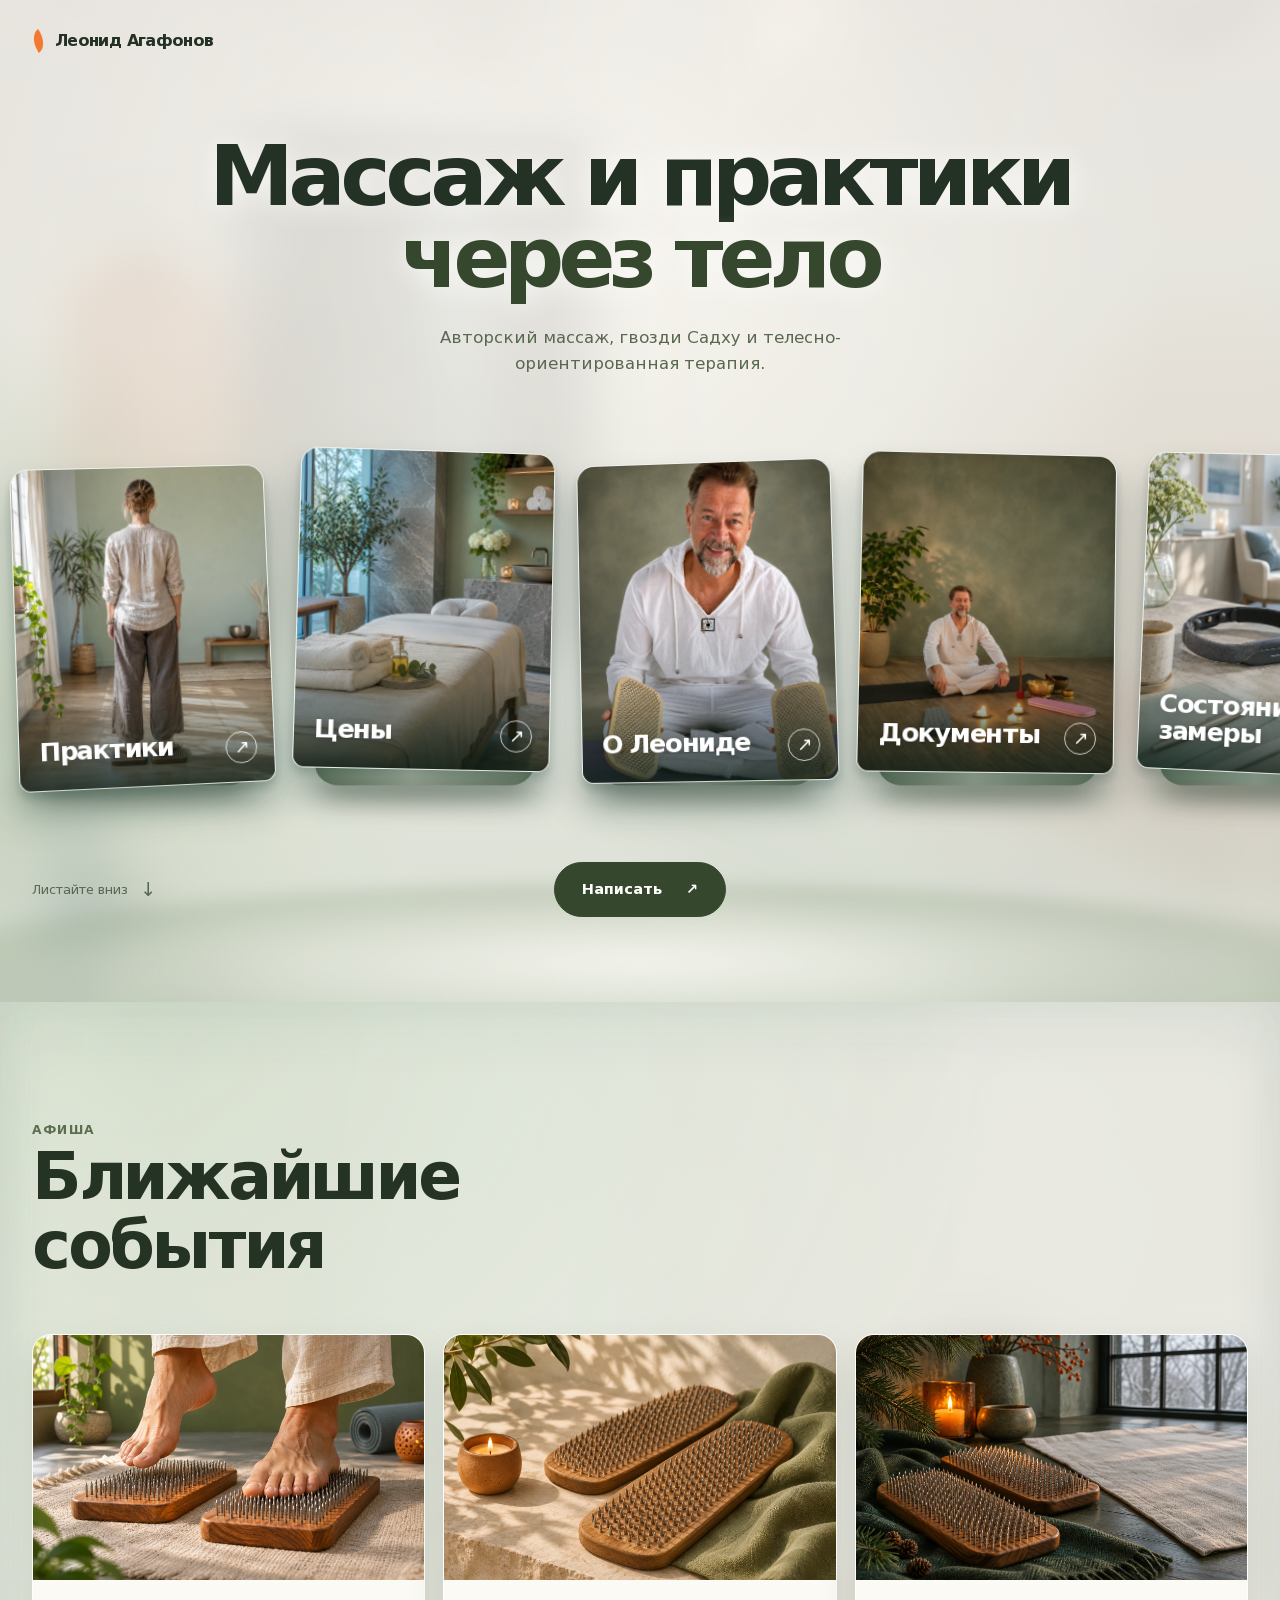
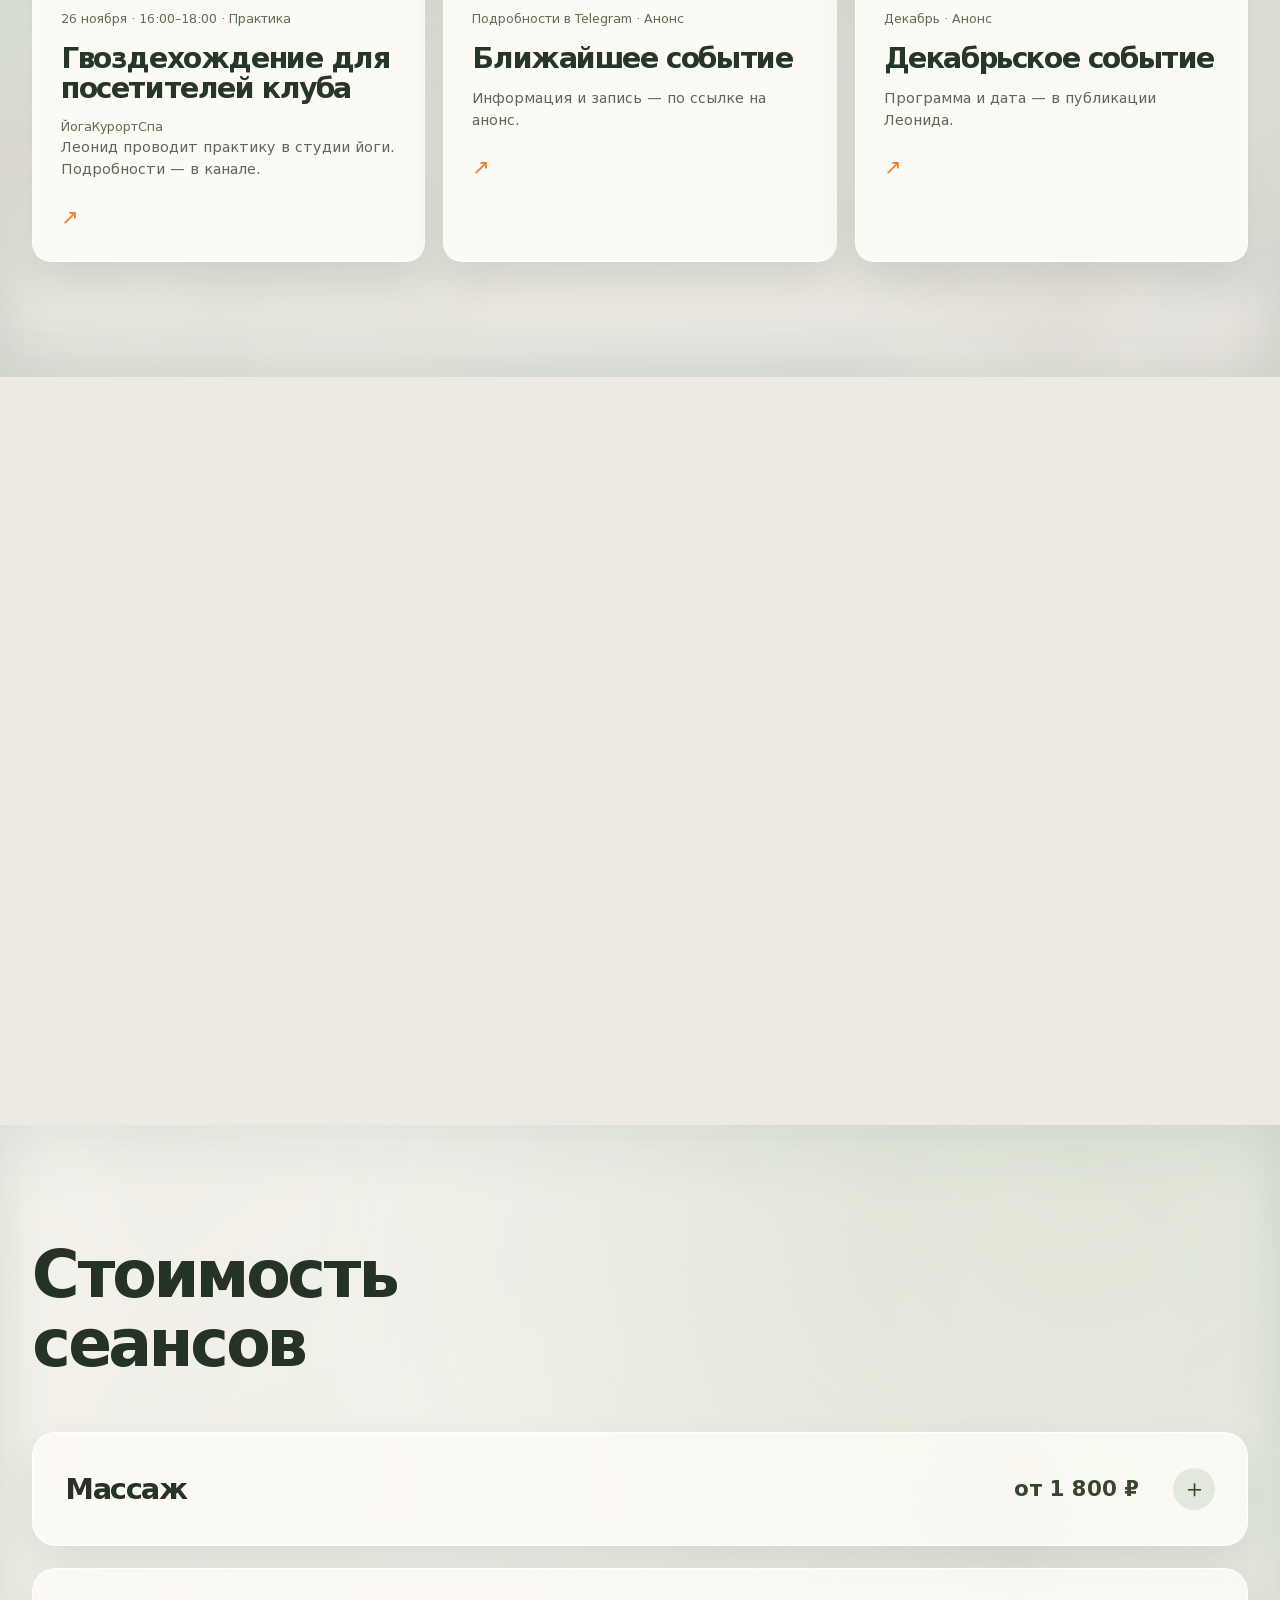
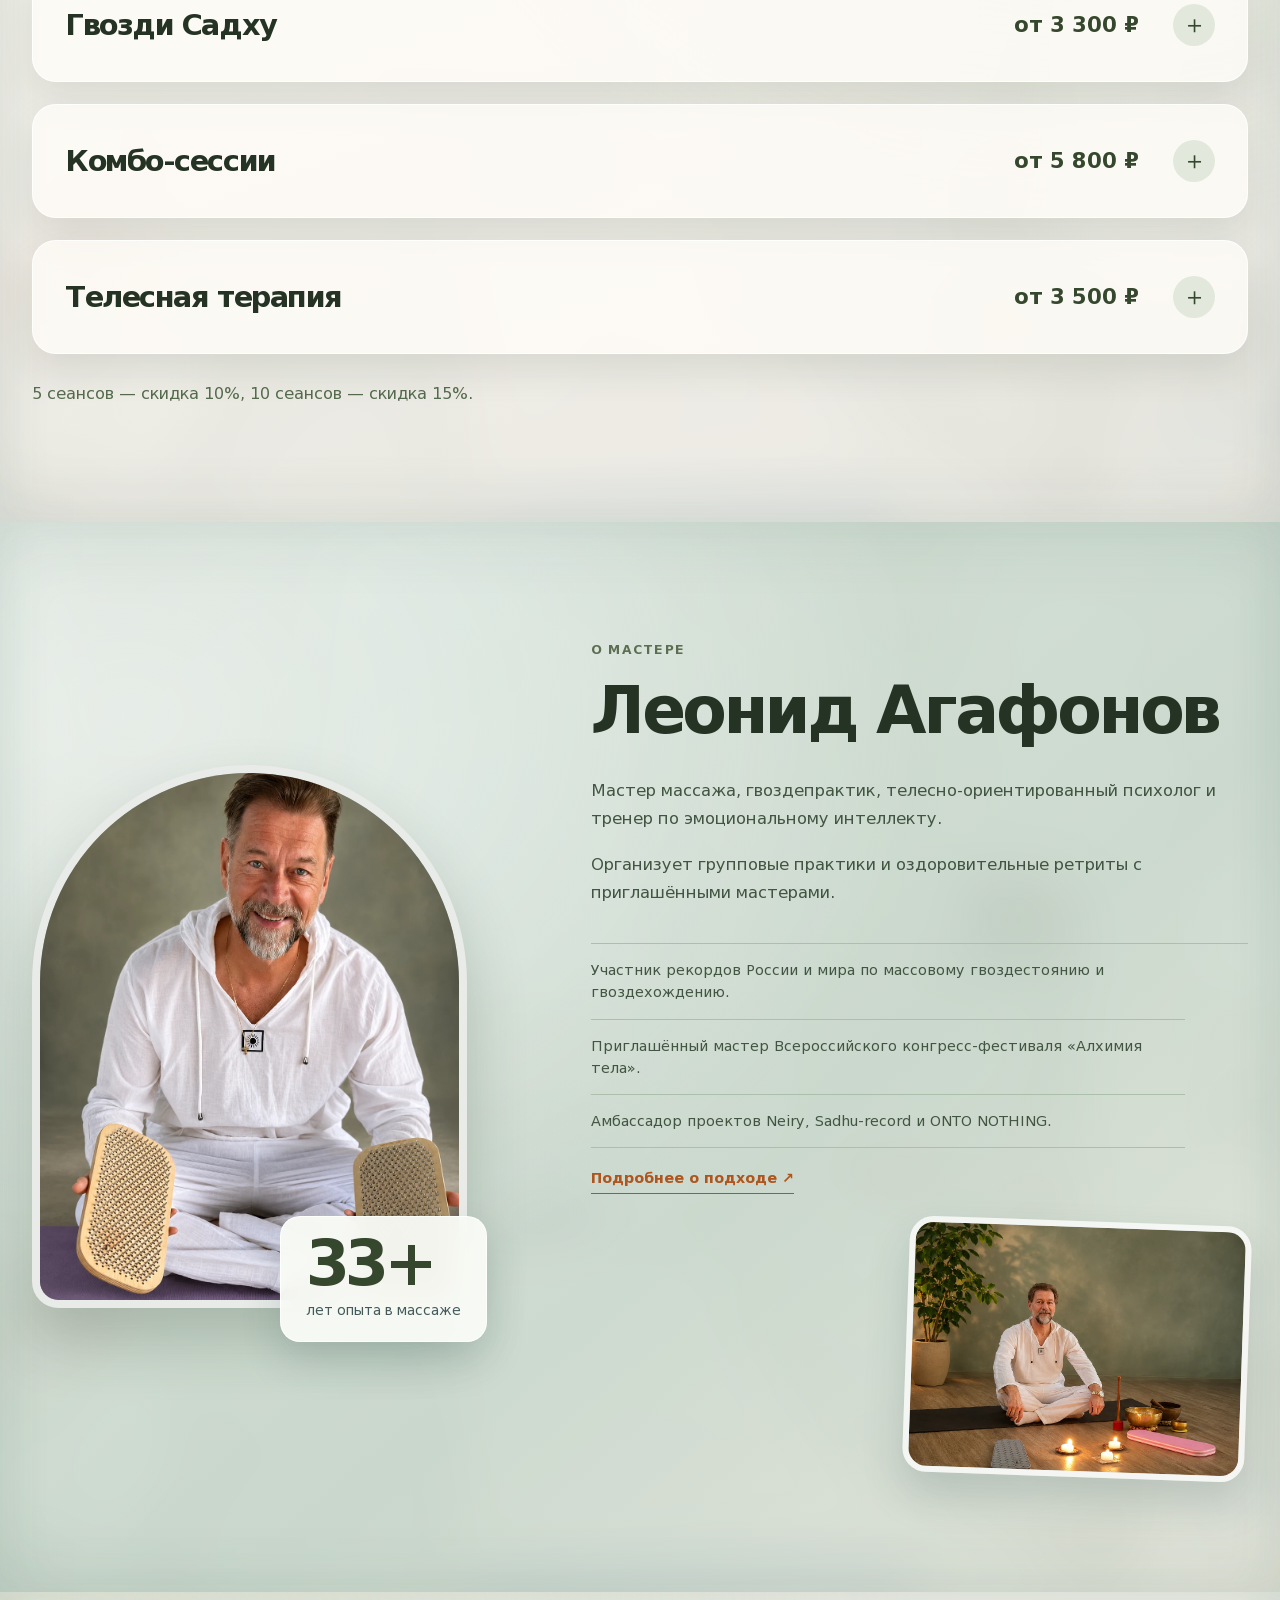
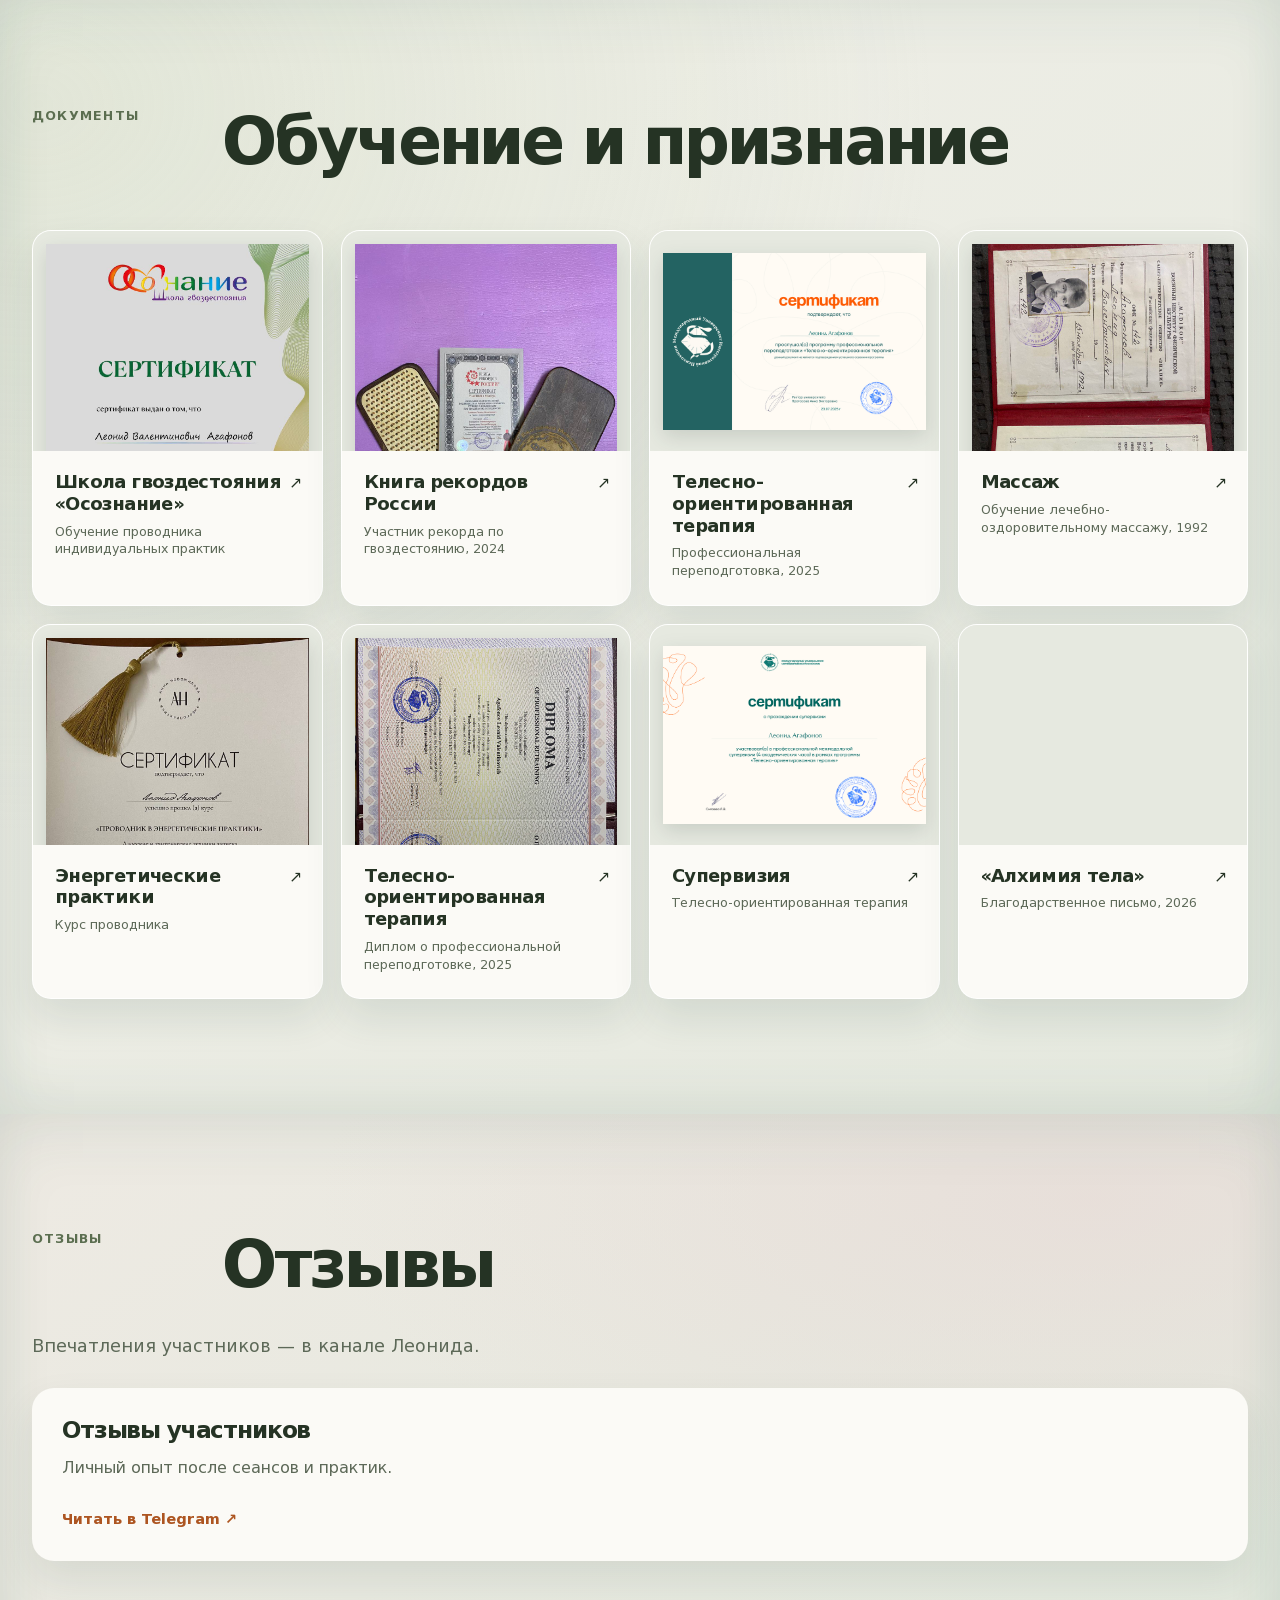
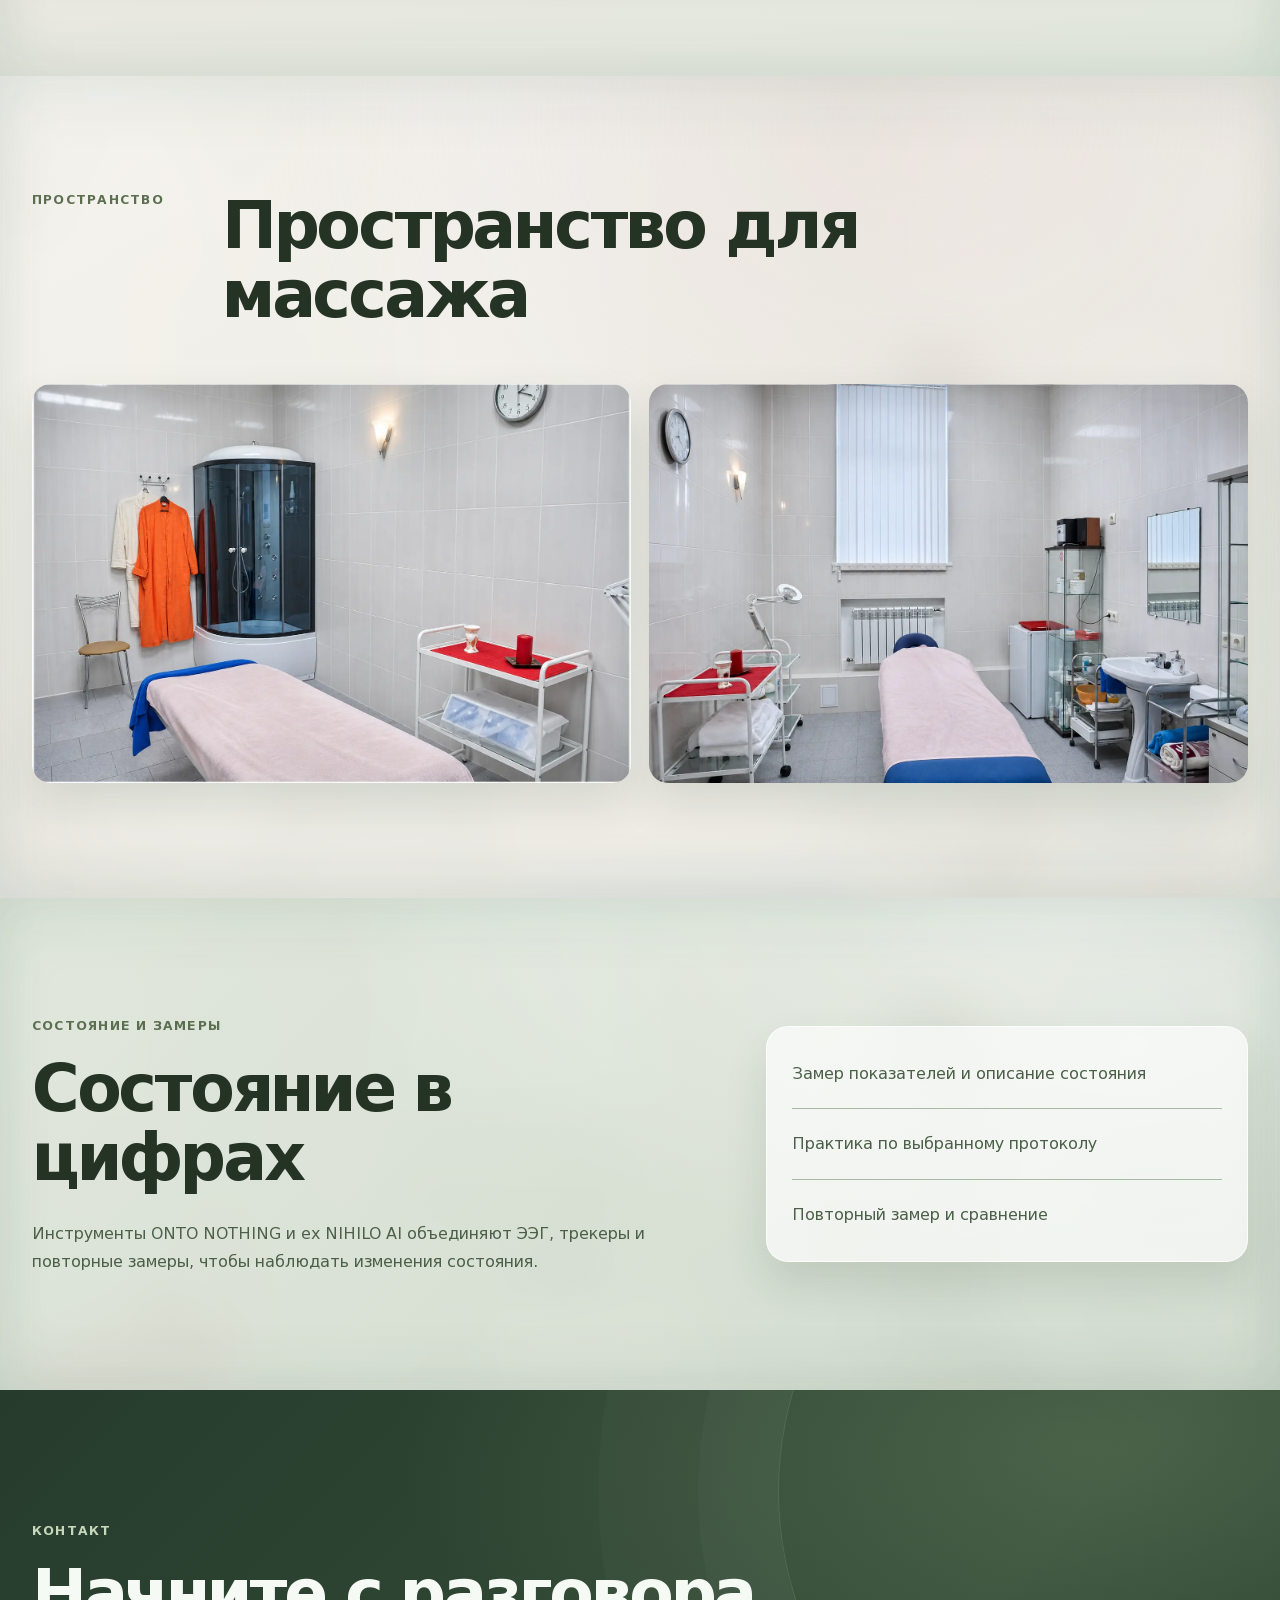
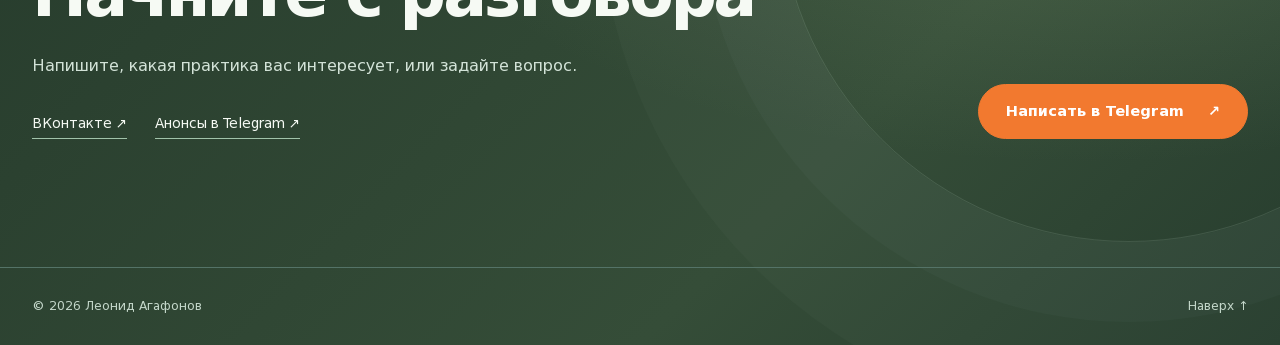
==== index.html @ b0c48d8b "Добавить тематические иллюстрации афиши и тёплую палитру" ====
<!doctype html>
<html lang="ru">
<head>
  <meta charset="utf-8">
  <meta name="viewport" content="width=device-width, initial-scale=1">
  <meta name="theme-color" content="#ede9e3">
  <title>Леонид Агафонов — массаж и телесные практики</title>
  <meta name="description" content="Леонид Агафонов: авторский массаж, гвоздепрактики, телесно-ориентированная терапия и нейротехнологии. Более 33 лет практики. Услуги, цены и запись.">
  <meta property="og:title" content="Леонид Агафонов — массаж и телесные практики">
  <meta property="og:description" content="Массаж, гвоздепрактики и телесно-ориентированная терапия. Услуги и цены Леонида Агафонова.">
  <meta property="og:type" content="website">
  <link rel="canonical" href="https://ranhomer2010-sketch.github.io/Leonid/">
  <meta property="og:image" content="https://ranhomer2010-sketch.github.io/Leonid/assets/leonid-sadhu-studio.webp">
  <link rel="preload" as="image" href="assets/leonid-sadhu-studio.webp">
  <link rel="stylesheet" href="assets/site.css?v=20261106b">
</head>
<body>
  <a class="skip" href="#main">К содержанию</a>
  <header class="site-header"><div class="container header-inner">
    <a class="brand" href="#top" aria-label="На главную">Леонид Агафонов<span class="brand-mark" aria-hidden="true"></span></a>
  </div></header>
  <main id="main">
    <section class="hero" id="top" aria-labelledby="hero-title">
      <div class="container hero-copy"><h1 id="hero-title">Массаж и практики<br><span>через тело</span></h1><p class="hero-lead">Авторский массаж, гвозди Садху и телесно-ориентированная терапия.</p></div>
      <div class="hero-gallery" aria-label="Навигация по сайту"><div class="gallery-track">
        <div class="gallery-stage"><a class="gallery-card gallery-practices" href="#formats"><img src="assets/sadhu-standing.webp" alt="" width="1024" height="1536" loading="lazy"><span class="gallery-label">Практики</span><span class="gallery-arrow" aria-hidden="true">↗</span></a></div>
        <div class="gallery-stage"><a class="gallery-card gallery-prices" href="#prices"><img src="assets/massage-room.webp" alt="" width="1024" height="1536" loading="lazy"><span class="gallery-label">Цены</span><span class="gallery-arrow" aria-hidden="true">↗</span></a></div>
        <div class="gallery-stage stage-about"><a class="gallery-card gallery-about" href="#about"><img src="assets/leonid-sadhu-studio.webp" alt="" width="1638" height="2048" fetchpriority="high"><span class="gallery-label">О Леониде</span><span class="gallery-arrow" aria-hidden="true">↗</span></a></div>
        <div class="gallery-stage"><a class="gallery-card gallery-credentials" href="#credentials"><img src="assets/leonid-practice-studio.webp" alt="" loading="lazy"><span class="gallery-label">Документы</span><span class="gallery-arrow" aria-hidden="true">↗</span></a></div>
        <div class="gallery-stage"><a class="gallery-card gallery-neuro" href="#neuro"><img src="assets/state-measurement.webp" alt="" width="1024" height="1536" loading="lazy"><span class="gallery-label">Состояние и замеры</span><span class="gallery-arrow" aria-hidden="true">↗</span></a></div>
        <div class="gallery-stage"><a class="gallery-card gallery-event" href="https://t.me/gvozdisadhu_leon33aga" target="_blank" rel="noopener noreferrer"><img src="assets/event-yoga-nails.webp" alt="" loading="lazy"><span class="gallery-label">Ближайшие события</span><span class="gallery-event-title">Гвоздехождение для посетителей клуба</span><span class="gallery-arrow" aria-hidden="true">↗</span></a></div>
        <div class="gallery-stage"><a class="gallery-card gallery-contact" href="#contact"><img src="assets/cabinet-editorial-2.webp" alt="" width="1536" height="1024" loading="lazy"><span class="gallery-label">Контакты</span><span class="gallery-arrow" aria-hidden="true">↗</span></a></div>
      </div></div>
      <div class="hero-bottom container"><a class="hero-scroll" href="#formats">Листайте вниз <span aria-hidden="true">↓</span></a><a class="button hero-cta" href="https://t.me/Leoni_aga33" target="_blank" rel="noopener noreferrer">Написать <span aria-hidden="true">↗</span></a></div>
    </section>
    <section class="section upcoming reveal" id="upcoming" aria-labelledby="upcoming-title"><div class="container"><div class="section-head"><div><span class="section-index">Афиша</span><h2 id="upcoming-title">Ближайшие события</h2></div></div><div class="upcoming-grid"><a class="event-card" href="https://t.me/gvozdisadhu_leon33aga" target="_blank" rel="noopener noreferrer"><div class="event-image"><img src="assets/event-yoga-nails.webp" alt="Гвоздехождение для посетителей клуба" loading="lazy"></div><div class="event-body"><span class="event-meta">26 ноября · 16:00–18:00 · Практика</span><h3>Гвоздехождение для посетителей клуба</h3><div class="event-place">ЙогаКурортСпа</div><p>Леонид проводит практику в студии йоги. Подробности — в канале.</p><span class="event-arrow" aria-hidden="true">↗</span></div></a>
        <a class="event-card" href="https://t.me/gvozdisadhu_leon33aga/1154" target="_blank" rel="noopener noreferrer"><div class="event-image"><img src="assets/event-sadhu-still-life.webp" alt="Ближайшее событие" loading="lazy"></div><div class="event-body"><span class="event-meta">Подробности в Telegram · Анонс</span><h3>Ближайшее событие</h3><p>Информация и запись — по ссылке на анонс.</p><span class="event-arrow" aria-hidden="true">↗</span></div></a>
        <a class="event-card" href="https://t.me/gvozdisadhu_leon33aga/1156" target="_blank" rel="noopener noreferrer"><div class="event-image"><img src="assets/event-december.webp" alt="Декабрьское событие" loading="lazy"></div><div class="event-body"><span class="event-meta">Декабрь · Анонс</span><h3>Декабрьское событие</h3><p>Программа и дата — в публикации Леонида.</p><span class="event-arrow" aria-hidden="true">↗</span></div></a></div></div></section>
    <section class="section services reveal" id="formats" aria-labelledby="formats-title"><div class="container"><div class="section-head"><div><span class="section-index">Практики</span><h2 id="formats-title">Выберите практику</h2></div></div><div class="service-grid">
      <article class="service-card"><h3>Массаж</h3><p>Авторская техника массажа, расслабляющие, лимфодренажные и энергетические практики.</p></article>
      <article class="service-card"><h3>Гвозди Садху</h3><p>Индивидуальные и групповые сессии: лежание, стояние, сидение и хождение на гвоздях Садху.</p></article>
      <article class="service-card"><h3>Телесная терапия</h3><p>Индивидуальные сессии и терапевтические группы с вниманием к телесным ощущениям.</p></article>
    </div></div></section>
    <section class="section price-list reveal" id="prices" aria-labelledby="prices-title"><div class="container"><div class="section-head"><div><span class="section-index"></span><h2 id="prices-title">Стоимость сеансов</h2></div></div>
      <details class="price-category" id="massage-prices"><summary><span class="price-summary-title">Массаж</span><span class="price-summary-meta">от 1 800 ₽<span class="price-expand" aria-hidden="true">＋</span></span></summary><div class="price-items"><div class="price-row"><div class="price-name">Глубокий массаж шейно-воротниковой зоны</div><div class="price-time">30 мин</div><strong class="price-value">1 800 ₽</strong></div>
            <div class="price-row"><div class="price-name">Детский массаж <small>6–10 лет</small></div><div class="price-time">60 мин</div><strong class="price-value">1 800 ₽</strong></div>
            <div class="price-row"><div class="price-name">Массаж спины <small>включая руки и шею</small></div><div class="price-time">60 мин</div><strong class="price-value">3 300 ₽</strong></div>
            <div class="price-row"><div class="price-name">Расслабляющий массаж тела</div><div class="price-time">90 мин</div><strong class="price-value">5 000 ₽</strong></div>
            <div class="price-row"><div class="price-name">Лимфодренажный массаж тела</div><div class="price-time">90 мин</div><strong class="price-value">6 000 ₽</strong></div>
            <div class="price-row"><div class="price-name">Авторский массаж тела <small>гвозди Садху, стоун- и ароматерапия</small></div><div class="price-time">120 мин</div><strong class="price-value">8 900 ₽</strong></div>
            <div class="price-row"><div class="price-name">Общий массаж тела</div><div class="price-time">90–120 мин</div><strong class="price-value">от 5 500 ₽</strong></div>
            <div class="price-row"><div class="price-name">Энергетический массаж тела</div><div class="price-time">2–2,5 часа</div><strong class="price-value">9 990 ₽</strong></div></div></details>
      <details class="price-category" id="sadhu-prices"><summary><span class="price-summary-title">Гвозди Садху</span><span class="price-summary-meta">от 3 300 ₽<span class="price-expand" aria-hidden="true">＋</span></span></summary><div class="price-items"><div class="price-row"><div class="price-name">Сеанс гвоздележания</div><div class="price-time">1 час</div><strong class="price-value">3 300 ₽</strong></div>
            <div class="price-row"><div class="price-name">Сеанс гвоздестояния</div><div class="price-time">1,5 часа</div><strong class="price-value">5 000 ₽</strong></div></div></details>
      <details class="price-category" id="combo-prices"><summary><span class="price-summary-title">Комбо-сессии</span><span class="price-summary-meta">от 5 800 ₽<span class="price-expand" aria-hidden="true">＋</span></span></summary><div class="price-items"><div class="price-row"><div class="price-name">Общий массаж + гвоздележание</div><div class="price-time">2 часа</div><strong class="price-value">7 800 ₽</strong></div>
            <div class="price-row"><div class="price-name">Массаж спины + гвоздележание</div><div class="price-time">1,5 часа</div><strong class="price-value">5 800 ₽</strong></div>
            <div class="price-row"><div class="price-name">Гвоздестояние + гвоздележание</div><div class="price-time">2,5–3 часа</div><strong class="price-value">8 900 ₽</strong></div></div></details>
      <details class="price-category" id="therapy-prices"><summary><span class="price-summary-title">Телесная терапия</span><span class="price-summary-meta">от 3 500 ₽<span class="price-expand" aria-hidden="true">＋</span></span></summary><div class="price-items"><div class="price-row"><div class="price-name">Сеанс телесно-ориентированной терапии</div><div class="price-time">1 час</div><strong class="price-value">3 500 ₽</strong></div>
            <div class="price-row"><div class="price-name">Первая онлайн-консультация психолога</div><div class="price-time">30 мин</div><strong class="price-value">Бесплатно</strong></div></div></details>
      <p class="subscription">5 сеансов — скидка 10%, 10 сеансов — скидка 15%.</p>
    </div></section>
    <section class="section about reveal" id="about" aria-labelledby="about-title"><div class="container about-grid"><div class="about-visual"><figure class="about-photo"><img src="assets/leonid-sadhu-studio.webp" alt="Леонид Агафонов с досками Садху" loading="lazy"></figure><div class="about-years"><strong>33+</strong><span>лет опыта в массаже</span></div></div><div class="about-copy"><span class="section-index">О мастере</span><h2 id="about-title">Леонид Агафонов</h2><p>Мастер массажа, гвоздепрактик, телесно-ориентированный психолог и тренер по эмоциональному интеллекту.</p><p>Организует групповые практики и оздоровительные ретриты с приглашёнными мастерами.</p><div class="about-facts"><p>Участник рекордов России и мира по массовому гвоздестоянию и гвоздехождению.</p><p>Приглашённый мастер Всероссийского конгресс-фестиваля «Алхимия тела».</p><p>Амбассадор проектов Neiry, Sadhu-record и ONTO NOTHING.</p></div><a class="about-more" href="https://t.me/leon_pro_gvozdi/12" target="_blank" rel="noopener noreferrer">Подробнее о подходе ↗</a><figure class="about-second"><img src="assets/leonid-practice-studio.webp" alt="Леонид Агафонов во время телесной практики" loading="lazy"></figure></div></div></section>
    <section class="section credentials reveal" id="credentials" aria-labelledby="credentials-title"><div class="container"><div class="section-head"><span class="section-index">Документы</span><h2 id="credentials-title">Обучение и признание</h2></div><div class="credentials-grid"><a class="credential-card" href="assets/cert-sadhu.jpg" target="_blank" rel="noopener noreferrer"><div class="credential-image"><img src="assets/cert-sadhu.jpg" alt="Школа гвоздестояния «Осознание»" loading="lazy"></div><div class="credential-caption"><h3>Школа гвоздестояния «Осознание»</h3><p>Обучение проводника индивидуальных практик</p><span aria-hidden="true">↗</span></div></a><a class="credential-card" href="assets/cert-record.jpg" target="_blank" rel="noopener noreferrer"><div class="credential-image"><img src="assets/cert-record.jpg" alt="Книга рекордов России" loading="lazy"></div><div class="credential-caption"><h3>Книга рекордов России</h3><p>Участник рекорда по гвоздестоянию, 2024</p><span aria-hidden="true">↗</span></div></a><a class="credential-card" href="assets/cert-bodywork.png" target="_blank" rel="noopener noreferrer"><div class="credential-image"><img src="assets/cert-bodywork.png" alt="Телесно-ориентированная терапия" loading="lazy"></div><div class="credential-caption"><h3>Телесно-ориентированная терапия</h3><p>Профессиональная переподготовка, 2025</p><span aria-hidden="true">↗</span></div></a><a class="credential-card" href="assets/cert-massage.jpg" target="_blank" rel="noopener noreferrer"><div class="credential-image"><img src="assets/cert-massage.jpg" alt="Массаж" loading="lazy"></div><div class="credential-caption"><h3>Массаж</h3><p>Обучение лечебно-оздоровительному массажу, 1992</p><span aria-hidden="true">↗</span></div></a><a class="credential-card" href="assets/cert-energy.jpg" target="_blank" rel="noopener noreferrer"><div class="credential-image"><img src="assets/cert-energy.jpg" alt="Энергетические практики" loading="lazy"></div><div class="credential-caption"><h3>Энергетические практики</h3><p>Курс проводника</p><span aria-hidden="true">↗</span></div></a><a class="credential-card" href="assets/cert-diploma.jpg" target="_blank" rel="noopener noreferrer"><div class="credential-image"><img src="assets/cert-diploma.jpg" alt="Телесно-ориентированная терапия" loading="lazy"></div><div class="credential-caption"><h3>Телесно-ориентированная терапия</h3><p>Диплом о профессиональной переподготовке, 2025</p><span aria-hidden="true">↗</span></div></a><a class="credential-card" href="assets/cert-supervision.png" target="_blank" rel="noopener noreferrer"><div class="credential-image"><img src="assets/cert-supervision.png" alt="Супервизия" loading="lazy"></div><div class="credential-caption"><h3>Супервизия</h3><p>Телесно-ориентированная терапия</p><span aria-hidden="true">↗</span></div></a><a class="credential-card" href="assets/cert-festival.webp" target="_blank" rel="noopener noreferrer"><div class="credential-image"><img src="assets/cert-festival.webp" alt="«Алхимия тела»" loading="lazy"></div><div class="credential-caption"><h3>«Алхимия тела»</h3><p>Благодарственное письмо, 2026</p><span aria-hidden="true">↗</span></div></a></div></div></section>
    <section class="section reviews reveal" id="reviews" aria-labelledby="reviews-title"><div class="container"><div class="section-head"><span class="section-index">Отзывы</span><h2 id="reviews-title">Отзывы</h2></div><p class="reviews-lead">Впечатления участников — в канале Леонида.</p><div class="reviews-grid"><a class="review-card" href="https://t.me/gvozdisadhu_leon33aga/1151" target="_blank" rel="noopener noreferrer"><h3>Отзывы участников</h3><p>Личный опыт после сеансов и практик.</p><span aria-hidden="true">Читать в Telegram ↗</span></a></div></div></section>
    <section class="section studio reveal" id="studio" aria-labelledby="studio-title"><div class="container"><div class="section-head"><span class="section-index">Пространство</span><h2 id="studio-title">Пространство для массажа</h2></div><div class="studio-grid"><figure class="studio-photo"><img src="assets/cabinet-editorial-1.webp" alt="Кабинет с массажной кушеткой и душевой кабиной" width="1536" height="1024" loading="lazy"></figure><figure class="studio-photo"><img src="assets/cabinet-editorial-2.webp" alt="Кабинет с массажной кушеткой, зеркалом и раковиной" width="1536" height="1024" loading="lazy"></figure></div></div></section>
    <section class="section neuro reveal" id="neuro" aria-labelledby="neuro-title"><div class="container neuro-grid"><div><span class="section-index">Состояние и замеры</span><h2 id="neuro-title">Состояние в цифрах</h2><p>Инструменты ONTO NOTHING и ex NIHILO AI объединяют ЭЭГ, трекеры и повторные замеры, чтобы наблюдать изменения состояния.</p></div><div class="neuro-panel"><p>Замер показателей и описание состояния</p><p>Практика по выбранному протоколу</p><p>Повторный замер и сравнение</p></div></div></section>

    <section class="contact reveal" id="contact" aria-labelledby="contact-title"><div class="container contact-panel"><div><span class="section-index">Контакт</span><h2 id="contact-title">Начните с разговора</h2><p>Напишите, какая практика вас интересует, или задайте вопрос.</p><div class="socials"><a href="https://vk.com/leonid_agafonov_33" target="_blank" rel="noopener noreferrer">ВКонтакте ↗</a><a href="https://t.me/gvozdisadhu_leon33aga" target="_blank" rel="noopener noreferrer">Анонсы в Telegram ↗</a></div></div><div class="contact-action"><a class="button button-light" href="https://t.me/Leoni_aga33" target="_blank" rel="noopener noreferrer">Написать в Telegram <span class="arrow" aria-hidden="true">↗</span></a></div></div><footer><div class="container footer-inner"><span>© 2026 Леонид Агафонов</span><a href="#top">Наверх ↑</a></div></footer></section>
  </main>
  <div class="scroll-dock" id="scroll-dock" hidden><a class="dock-nav" href="#top">Вернуться к навигации <span aria-hidden="true">↑</span></a><a class="dock-write" href="https://t.me/Leoni_aga33" target="_blank" rel="noopener noreferrer">Написать <span aria-hidden="true">↗</span></a></div>
  <script>
    const dock=document.querySelector('#scroll-dock');
    function updateDock(){dock.hidden=window.scrollY<Math.max(400,document.querySelector('.hero').offsetHeight-240)}
    updateDock();window.addEventListener('scroll',updateDock,{passive:true});window.addEventListener('resize',updateDock);
    if('IntersectionObserver' in window){const observer=new IntersectionObserver(entries=>{entries.forEach(entry=>{if(entry.isIntersecting){entry.target.classList.add('visible');observer.unobserve(entry.target)}})},{threshold:.08});document.querySelectorAll('.reveal').forEach(el=>observer.observe(el))}else{document.querySelectorAll('.reveal').forEach(el=>el.classList.add('visible'))}
    const gallery=document.querySelector('.hero-gallery');
    if(gallery&&!window.matchMedia('(prefers-reduced-motion: reduce)').matches){
      const track=gallery.querySelector('.gallery-track');
      const originals=Array.from(track.children);
      if(originals.length){
        gallery.classList.add('is-marquee');
        function appendSet(){originals.forEach(item=>{const copy=item.cloneNode(true);copy.setAttribute('aria-hidden','true');copy.querySelectorAll('a').forEach(link=>link.tabIndex=-1);track.appendChild(copy)})}
        appendSet();
        const firstCopy=track.children[originals.length];
        let span=0;
        function measure(){span=firstCopy.offsetLeft-originals[0].offsetLeft;let sets=0;while(track.scrollWidth<gallery.clientWidth+span+40&&sets++<6)appendSet();if(span>0&&gallery.scrollLeft>=span)gallery.scrollLeft%=span}
        measure();window.addEventListener('resize',measure);
        let hover=false,focused=false,visible=true,holdUntil=0,last=performance.now();
        gallery.addEventListener('pointerenter',event=>{if(event.pointerType==='mouse')hover=true});
        gallery.addEventListener('pointerleave',event=>{if(event.pointerType==='mouse')hover=false});
        gallery.addEventListener('focusin',()=>focused=true);
        gallery.addEventListener('focusout',event=>{if(!gallery.contains(event.relatedTarget))focused=false});
        gallery.addEventListener('pointerdown',()=>holdUntil=performance.now()+5000);
        gallery.addEventListener('pointerup',()=>holdUntil=performance.now()+3500);
        gallery.addEventListener('wheel',()=>holdUntil=performance.now()+2500,{passive:true});
        if('IntersectionObserver' in window)new IntersectionObserver(entries=>{visible=entries[0].isIntersecting},{threshold:0}).observe(gallery);
        function move(now){const elapsed=Math.min(now-last,50);last=now;if(span>0){if(gallery.scrollLeft>=span)gallery.scrollLeft-=span;if(visible&&!document.hidden&&!hover&&!focused&&now>holdUntil)gallery.scrollLeft+=elapsed*.042}requestAnimationFrame(move)}
        requestAnimationFrame(move);
      }
    }
  </script>
</body>
</html>
---- assets/site.css ----
@font-face{font-family:Approach;src:url('approach-sans-regular.ttf') format('truetype');font-weight:400;font-display:swap}
@font-face{font-family:Approach;src:url('approach-sans-bold.ttf') format('truetype');font-weight:700;font-display:swap}
:root{--ink:#192620;--deep:#293681;--blue:#4274d9;--sky:#95ccdd;--ice:#d5e7e8;--sage:#778873;--mint:#a1bc98;--sand:#dccfc0;--pink:#f0dce3;--paper:#f7f8ef;--line:#d5ddd3;--muted:#596a61;--max:1240px}
*{box-sizing:border-box}html{scroll-behavior:smooth;scroll-padding-top:24px}body{margin:0;background:var(--paper);color:var(--ink);font:16px/1.55 Approach,Arial,sans-serif}a{color:inherit}button{font:inherit}img{display:block;max-width:100%}h1,h2,h3,p,figure{margin:0}h1,h2,h3{line-height:1.06;letter-spacing:-.05em}h2{font-size:clamp(2.5rem,5.1vw,5.2rem);font-weight:700}h3{font-size:clamp(1.45rem,2.2vw,2.3rem);font-weight:700}p{max-width:66ch}.container{width:min(calc(100% - 64px),var(--max));margin-inline:auto}.skip{position:absolute;left:-9999px;top:10px;z-index:100;background:#fff;padding:12px}.skip:focus{left:10px}:focus-visible{outline:3px solid var(--blue);outline-offset:4px}.section-index{color:#536b62;letter-spacing:.1em;font-size:.77rem;font-weight:700;text-transform:uppercase}
.site-header{position:absolute;z-index:20;top:0;left:0;right:0}.header-inner{height:82px;display:flex;align-items:center;justify-content:flex-start}.brand{display:inline-flex;align-items:center;gap:10px;color:#124735;text-decoration:none;font-size:1rem;font-weight:700;letter-spacing:-.04em}.brand-mark{width:13px;height:20px;display:inline-block;background:#30856d;border-radius:100% 0 100% 0;transform:rotate(-35deg);order:-1}
.hero{position:relative;isolation:isolate;padding:136px 0 85px;overflow:hidden;background:radial-gradient(ellipse 75% 50% at 48% 55%,rgba(151,208,214,.36),transparent 75%),radial-gradient(ellipse 50% 55% at 0% 35%,rgba(171,202,158,.29),transparent 77%),radial-gradient(ellipse 50% 55% at 100% 78%,rgba(240,220,227,.65),transparent 78%),#f7f8ef}.hero::before{content:'';position:absolute;inset:-100px;z-index:-2;background:url('cabinet-editorial-1.webp') center/cover no-repeat;opacity:.075;filter:blur(38px);transform:scale(1.14);pointer-events:none}.hero::after{content:'';position:absolute;z-index:-1;width:850px;height:650px;left:50%;top:30%;transform:translate(-50%,-20%);border-radius:50%;background:rgba(255,255,255,.33);filter:blur(70px);pointer-events:none}.hero-copy{text-align:center;position:relative}.hero h1{font-size:clamp(3.15rem,6.6vw,7.2rem);font-weight:700;line-height:.97;letter-spacing:-.071em;max-width:1120px;margin-inline:auto}.hero h1 span{color:#204638}.hero-lead{font-size:clamp(1rem,1.3vw,1.2rem);line-height:1.58;color:#4e665a;max-width:500px;margin:25px auto 0}
.hero-gallery{position:relative;width:100%;margin-top:71px;overflow-x:auto;scroll-snap-type:x mandatory;scrollbar-width:none;padding-bottom:12px}.hero-gallery::-webkit-scrollbar{display:none}.gallery-track{display:flex;align-items:center;justify-content:center;gap:clamp(16px,2.2vw,28px);width:max-content;min-width:100%;padding:18px 35px 42px}.gallery-card{position:relative;isolation:isolate;flex:none;display:block;width:clamp(215px,20vw,290px);height:clamp(300px,25vw,360px);border-radius:22px;overflow:hidden;text-decoration:none;scroll-snap-align:center;background:#cedfd4;box-shadow:0 22px 42px rgba(22,61,45,.19),0 4px 12px rgba(22,61,45,.08);transform:perspective(900px) rotateY(var(--ry,0deg)) rotateZ(var(--rz,0deg)) translateY(var(--shift,0px));transition:transform .4s cubic-bezier(.2,.7,.2,1),box-shadow .4s}.gallery-card:hover{transform:perspective(900px) rotateY(0) rotateZ(0) translateY(-12px);box-shadow:0 30px 52px rgba(22,61,45,.25)}.gallery-card img{width:100%;height:100%;object-fit:cover;transition:transform .65s}.gallery-card:hover img{transform:scale(1.055)}.gallery-card::after{content:'';position:absolute;inset:30% 0 0;background:linear-gradient(0deg,rgba(8,26,20,.78),rgba(8,26,20,.2) 40%,transparent 86%);z-index:1;pointer-events:none}.gallery-practices{--ry:4deg;--rz:-2deg;--shift:9px}.gallery-practices img{object-position:27% center}.gallery-prices{--ry:2deg;--rz:1.5deg;--shift:-8px}.gallery-prices img{object-position:68% center}.gallery-about{--ry:-3deg;--rz:-1.5deg;--shift:4px;background:#101817}.gallery-about img{object-position:center 22%}.gallery-neuro{--ry:-4deg;--rz:2deg;--shift:-4px;background:radial-gradient(circle at 35% 35%,rgba(190,234,239,.85),transparent 28%),linear-gradient(135deg,#273681 0%,#4274d9 48%,#95ccdd 100%)}.gallery-neuro::before{content:'';position:absolute;width:245px;height:245px;top:17px;left:40px;border:1px solid rgba(255,255,255,.55);border-radius:50%;box-shadow:0 0 0 25px rgba(255,255,255,.06),0 0 0 58px rgba(255,255,255,.04);transform:rotateX(55deg) rotate(-24deg)}.neuro-art i{position:absolute;left:22%;right:20%;height:1px;background:rgba(240,251,250,.65);top:31%;transform:rotate(-24deg)}.neuro-art i:nth-child(2){top:39%;left:27%;right:15%}.neuro-art i:nth-child(3){top:47%;left:33%;right:10%}.gallery-event{--ry:3deg;--rz:-1deg;--shift:9px;background:linear-gradient(150deg,#96b6a3,#d8e5d4,#f0dce3)}.gallery-event img{object-fit:cover}.gallery-label{position:absolute;z-index:2;bottom:28px;left:25px;right:58px;color:#fff;font-size:clamp(1.6rem,2.25vw,2.2rem);font-weight:700;line-height:1.08;letter-spacing:-.05em;text-shadow:0 2px 10px rgba(0,0,0,.18)}.gallery-arrow{position:absolute;z-index:2;bottom:23px;right:23px;width:32px;height:32px;border:1px solid rgba(255,255,255,.75);border-radius:50%;color:#fff;font-size:1.15rem;display:grid;place-items:center;transition:transform .25s,background .25s}.gallery-card:hover .gallery-arrow{transform:rotate(45deg);background:rgba(255,255,255,.16)}.gallery-event-title{position:absolute;z-index:2;bottom:82px;left:25px;right:22px;color:#fff;font-size:.85rem;line-height:1.3;display:-webkit-box;-webkit-line-clamp:2;-webkit-box-orient:vertical;overflow:hidden}
.hero-bottom{display:flex;align-items:center;justify-content:center;position:relative;margin-top:18px}.hero-scroll{position:absolute;left:0;color:#526d5e;text-decoration:none;font-size:.8rem;display:flex;gap:12px;align-items:center}.hero-scroll span{font-size:1.5em}.button{display:inline-flex;align-items:center;justify-content:center;gap:24px;background:#064834;color:#fff;border:1px solid #064834;border-radius:100px;padding:15px 27px;text-decoration:none;font-size:.9rem;font-weight:700;white-space:nowrap;transition:transform .25s,background .25s,box-shadow .25s}.button:hover{transform:translateY(-3px);background:#286a52;box-shadow:0 10px 22px rgba(6,72,52,.2)}.button-light{background:#064834;color:#fff;border-color:#064834}.hero-cta{min-width:154px}
.scroll-dock{position:fixed;z-index:30;bottom:25px;left:50%;transform:translateX(-50%);display:flex;align-items:center;gap:6px;padding:6px;background:rgba(250,252,247,.94);border:1px solid #d4ded4;border-radius:100px;box-shadow:0 12px 35px rgba(26,49,37,.19);backdrop-filter:blur(15px);animation:dockIn .3s both}.scroll-dock[hidden]{display:none}.scroll-dock a{border:0;text-decoration:none;border-radius:100px;padding:11px 18px;font-size:.86rem;white-space:nowrap}.dock-nav{color:#285241}.dock-nav:hover{background:#e5eee7}.dock-write{background:#064834;color:#fff}.dock-write:hover{background:#286a52}@keyframes dockIn{from{opacity:0;transform:translate(-50%,12px)}to{opacity:1;transform:translate(-50%,0)}}
.section{position:relative;isolation:isolate;padding:clamp(88px,9vw,138px) 0}.section>.container{position:relative;z-index:1}.section-head{display:grid;grid-template-columns:160px 1fr;align-items:start;gap:30px;margin-bottom:54px}.section-head h2{max-width:880px}
.services{background:radial-gradient(ellipse at 90% 5%,rgba(149,204,221,.42),transparent 42%),radial-gradient(ellipse at 10% 100%,rgba(241,221,228,.5),transparent 42%),linear-gradient(145deg,#f1f6ef,#e6f1ea)}.service-grid{display:grid;grid-template-columns:repeat(3,1fr);gap:18px}.service-card{min-height:300px;padding:31px;background:linear-gradient(140deg,rgba(255,255,255,.93),rgba(250,253,249,.77));border:1px solid rgba(255,255,255,.82);border-radius:19px;box-shadow:0 18px 42px rgba(34,72,48,.09),inset 0 1px 0 rgba(255,255,255,.95);transition:transform .3s,box-shadow .3s}.service-card:nth-child(2){background:linear-gradient(140deg,#e9f5f8,#d9ebef)}.service-card:nth-child(3){background:linear-gradient(140deg,#faf1f4,#f1e2e9)}.service-card:hover{transform:translateY(-7px);box-shadow:0 25px 48px rgba(34,72,48,.15)}.service-card h3{margin-bottom:25px}.service-card p{color:var(--muted);line-height:1.67}
.upcoming{background:radial-gradient(circle at 10% 0%,#d9e9e0,transparent 55%),linear-gradient(145deg,#e6f2ea,#eaf1e9)}.upcoming-grid{display:grid;grid-template-columns:repeat(auto-fit,minmax(min(100%,290px),1fr));gap:18px}.event-card{background:#fff;border-radius:19px;overflow:hidden;text-decoration:none;box-shadow:0 17px 40px rgba(34,72,48,.09);transition:transform .3s,box-shadow .3s}.event-card:hover{transform:translateY(-6px);box-shadow:0 24px 48px rgba(34,72,48,.15)}.event-image{height:210px;background:#d9e8e1;overflow:hidden}.event-image.empty{background:linear-gradient(130deg,#95ccdd,#a1bc98,#f0dce3)}.event-image img{width:100%;height:100%;object-fit:cover}.event-body{padding:27px}.event-meta,.event-place{font-size:.78rem;color:#51715f}.event-body h3{margin:13px 0}.event-body p{color:var(--muted);font-size:.9rem}.event-card .event-arrow{display:inline-block;margin-top:20px}
.price-list{background:radial-gradient(ellipse at 85% 5%,rgba(151,204,221,.2),transparent 43%),linear-gradient(180deg,#fcfdf9,#f6f8f0)}.price-category{display:grid;grid-template-columns:165px 1fr;gap:32px;padding:31px 0 43px;border-top:1px solid var(--line)}.price-category h3{font-size:1.55rem}.price-row{display:grid;grid-template-columns:minmax(0,1fr) 105px 112px;gap:20px;align-items:baseline;padding:15px 0;border-bottom:1px solid var(--line);font-size:.96rem}.price-row:first-child{padding-top:0}.price-name small{display:block;color:var(--muted);font-size:.78rem;margin-top:3px}.price-time{font-size:.84rem;color:var(--muted);white-space:nowrap}.price-value{text-align:right;white-space:nowrap;color:#184b3a;font-size:.93rem}.subscription{margin-top:8px;color:#476852;font-size:.92rem}
.about{background:radial-gradient(ellipse at 15% 30%,rgba(255,255,255,.37),transparent 45%),radial-gradient(ellipse at 100% 100%,rgba(66,116,217,.16),transparent 48%),linear-gradient(135deg,#d7ebec,#c5dfe4 55%,#d9e9ed)}.about-grid{display:grid;grid-template-columns:.75fr 1.25fr;gap:clamp(50px,8vw,130px)}.about-years{border-top:1px solid #96b9bd;padding-top:22px}.about-years strong{font-size:clamp(6rem,12vw,13rem);font-weight:700;line-height:.85;letter-spacing:-.09em;color:var(--deep);text-shadow:0 15px 30px rgba(41,54,129,.09)}.about-years span{display:block;margin-top:20px;color:#526a6c}.about-copy h2{margin:14px 0 32px}.about-copy>p{color:#3e5659;line-height:1.7;font-size:1.03rem;margin-bottom:18px}.about-facts{margin-top:36px;border-top:1px solid #a7c5c8}.about-facts p{padding:15px 0;border-bottom:1px solid #a7c5c8;color:#3d585a;font-size:.9rem}
.studio{background:radial-gradient(ellipse at 70% 0%,rgba(240,220,227,.45),transparent 50%),linear-gradient(150deg,#fbfcf7,#f0f5ec)}.studio-grid{display:grid;grid-template-columns:1fr 1fr;gap:18px}.studio-photo{aspect-ratio:1.5;overflow:hidden;border-radius:19px;background:#e3e9e4;box-shadow:0 20px 44px rgba(30,65,45,.12)}.studio-photo img{width:100%;height:100%;object-fit:cover;transition:transform .8s}.studio-photo:hover img{transform:scale(1.035)}
.neuro{background:radial-gradient(ellipse at 86% 5%,rgba(255,255,255,.55),transparent 50%),radial-gradient(ellipse at 0% 90%,rgba(149,204,221,.42),transparent 50%),linear-gradient(130deg,#e3eee3,#d5e4d5)}.neuro-grid{display:grid;grid-template-columns:1fr .78fr;gap:clamp(45px,9vw,130px);align-items:center}.neuro h2{margin:16px 0 28px}.neuro p{color:#4b6254;line-height:1.7}.neuro-panel{border-top:1px solid #a8b9a6;background:rgba(255,255,255,.17);border-radius:0 0 18px 18px;padding:0 20px;box-shadow:15px 20px 35px rgba(62,95,66,.07)}.neuro-panel p{padding:21px 0;border-bottom:1px solid #a8b9a6}.neuro-panel p:last-child{border-bottom:0}.custom-block{background:linear-gradient(150deg,#f7f8ef,#eaf3e9)}.custom-block-grid{display:grid;grid-template-columns:1fr 1fr;gap:60px;align-items:center}.custom-block-grid.no-image{display:block;max-width:800px}.custom-block h2{margin:20px 0 26px}.custom-block p{color:var(--muted)}.custom-block img{max-height:520px;width:100%;object-fit:cover;border-radius:18px;box-shadow:0 18px 38px rgba(30,65,45,.14)}.custom-block .button{margin-top:30px}
.contact{position:relative;isolation:isolate;overflow:hidden;background:radial-gradient(ellipse at 85% 10%,rgba(122,172,145,.24),transparent 45%),radial-gradient(ellipse at 5% 100%,rgba(66,116,217,.19),transparent 45%),linear-gradient(135deg,#173b33,#284e43 65%,#1c3e35);color:#f6faf4;padding-top:clamp(90px,10vw,145px)}.contact::before{content:'';position:absolute;width:700px;height:700px;right:-200px;top:-250px;border:1px solid rgba(214,239,222,.13);border-radius:50%;box-shadow:0 0 0 80px rgba(214,239,222,.025),0 0 0 180px rgba(214,239,222,.018)}.contact .section-index{color:#b5d8c1}.contact-panel{position:relative;display:flex;align-items:end;justify-content:space-between;gap:55px;padding-bottom:clamp(95px,10vw,145px)}.contact h2{margin:16px 0 26px;max-width:770px}.contact p{color:#d2e2d7}.contact .button{background:#f0dce3;border-color:#f0dce3;color:#1a4334}.contact .button:hover{background:#fff;border-color:#fff}.socials{display:flex;gap:28px;flex-wrap:wrap;margin-top:34px}.socials a{font-size:.85rem;text-decoration:none;border-bottom:1px solid #a1c3aa;padding-bottom:4px}footer{position:relative;border-top:1px solid #547367}.footer-inner{display:flex;justify-content:space-between;gap:20px;padding:29px 0;font-size:.76rem;color:#c4d7ca}.footer-inner a{text-decoration:none}
@media(prefers-reduced-motion:no-preference){.hero-copy{animation:rise .8s .05s both}.gallery-card{animation:rise .75s both}.gallery-card:nth-child(2){animation-delay:.08s}.gallery-card:nth-child(3){animation-delay:.16s}.gallery-card:nth-child(4){animation-delay:.24s}.gallery-card:nth-child(5){animation-delay:.32s}.reveal{opacity:0;transform:translateY(26px);transition:opacity .8s,transform .8s}.reveal.visible{opacity:1;transform:none}@keyframes rise{from{opacity:0;translate:0 22px}to{opacity:1;translate:0 0}}}
@media(max-width:900px){.section-head,.price-category{grid-template-columns:130px 1fr}.about-grid{gap:55px}.contact-panel{align-items:start;flex-direction:column}.gallery-card{width:230px;height:315px}}
@media(max-width:720px){.container{width:min(calc(100% - 38px),var(--max))}.header-inner{height:68px}.hero{padding:113px 0 70px}.hero h1{font-size:clamp(2.8rem,11.5vw,4.8rem)}.hero-lead{max-width:34ch;margin-top:20px}.hero-gallery{margin-top:47px}.gallery-track{justify-content:flex-start;padding-inline:calc((100vw - 235px)/2)}.gallery-card{width:235px;height:310px}.gallery-about{order:-1}.gallery-practices{order:0}.gallery-prices{order:1}.gallery-neuro{order:2}.gallery-event{order:3}.hero-bottom{flex-direction:column-reverse;gap:25px;margin-top:20px}.hero-scroll{position:static}.section-head,.price-category,.about-grid,.neuro-grid,.studio-grid,.custom-block-grid{grid-template-columns:1fr}.section-head{gap:12px;margin-bottom:37px}.section{padding:78px 0}.service-grid{grid-template-columns:1fr}.service-card{min-height:unset;padding:25px 25px 35px}.service-card h3{margin-bottom:14px}.price-category{gap:19px;padding-bottom:37px}.about-grid{gap:60px}.about-years strong{font-size:7.5rem}.studio-photo{aspect-ratio:1.5}.studio-photo:nth-child(2){display:none}.neuro-grid{gap:40px}.contact-panel{gap:35px}}
@media(max-width:480px){.hero h1{font-size:clamp(2.6rem,11vw,3.5rem)}.gallery-card{width:215px;height:285px}.gallery-track{padding-inline:calc((100vw - 215px)/2)}.gallery-label{font-size:1.8rem}.price-row{grid-template-columns:1fr auto;gap:4px 12px}.price-name{grid-column:1/-1}.price-time{grid-column:1}.price-value{grid-column:2}.contact .button{width:100%}.footer-inner{display:block}.footer-inner a{display:block;margin-top:12px}.scroll-dock{bottom:12px}.scroll-dock a{padding:10px 13px;font-size:.76rem}}
@media(prefers-reduced-motion:reduce){html{scroll-behavior:auto}*,*::before,*::after{animation-duration:.01ms!important;transition-duration:.01ms!important}}

/* Architectural depth and image-led navigation */
.hero{background:linear-gradient(180deg,rgba(249,250,245,.84) 0%,rgba(238,246,239,.76) 45%,rgba(215,229,221,.92) 100%),radial-gradient(ellipse at 50% 20%,#fff 0%,#d9e8e5 72%)}
.hero::before{inset:-50px;background:url('cabinet-editorial-1.webp') center 48%/cover no-repeat;opacity:.27;filter:blur(16px) saturate(.7);transform:scale(1.08)}
.hero::after{left:50%;top:auto;bottom:-180px;width:min(1600px,125vw);height:440px;transform:translateX(-50%) perspective(800px) rotateX(62deg);background:radial-gradient(ellipse at center,rgba(255,255,255,.66) 0%,rgba(171,200,187,.36) 54%,transparent 74%);filter:blur(22px)}
.hero-copy{z-index:2}.hero h1{text-shadow:0 2px 28px rgba(255,255,255,.82)}
.hero-gallery{margin-top:62px;padding-bottom:0}.gallery-track{align-items:end;gap:clamp(17px,2vw,29px);padding:18px 36px 56px;perspective:1100px}
.gallery-stage{position:relative;flex:none;width:clamp(215px,20vw,290px);padding-bottom:29px;scroll-snap-align:center;transform-style:preserve-3d}
.gallery-stage::before{content:'';position:absolute;z-index:0;bottom:18px;left:8%;width:84%;height:26px;border-radius:0 0 20px 20px;background:linear-gradient(90deg,#7d9d93,#c7d6c8 42%,#819d94);box-shadow:0 17px 22px rgba(29,60,53,.25),inset 0 -7px 8px rgba(27,60,53,.12);transform:perspective(360px) rotateX(-35deg)}
.gallery-stage::after{content:'';position:absolute;z-index:0;bottom:2px;left:2%;width:96%;height:24px;border-radius:50%;background:rgba(23,52,42,.27);filter:blur(13px);pointer-events:none}
.gallery-card{width:100%;height:clamp(300px,25vw,360px);border:1px solid rgba(255,255,255,.78);border-radius:18px 18px 12px 12px;box-shadow:0 24px 34px rgba(20,57,47,.27),0 6px 9px rgba(18,53,45,.19),inset 0 1px rgba(255,255,255,.8);transform:perspective(900px) rotateY(var(--ry,0deg)) rotateX(2deg) rotateZ(var(--rz,0deg)) translateY(var(--shift,0px))}
.gallery-card:hover,.gallery-card:focus-visible{transform:perspective(900px) rotateY(0) rotateX(0) rotateZ(0) translateY(-14px);box-shadow:0 36px 44px rgba(20,57,47,.32),0 8px 16px rgba(18,53,45,.15)}
.gallery-practices img,.gallery-prices img,.gallery-neuro img{object-position:center 57%}.gallery-neuro{background:#b8d3cc}.gallery-neuro::before{display:none}
.gallery-event{--ry:2deg;--rz:-1deg;--shift:5px}.gallery-contact{--ry:-2deg;--rz:1deg;--shift:-4px}.gallery-contact img{object-position:center}
.gallery-event-title{bottom:96px;text-shadow:0 2px 8px rgba(0,0,0,.28)}.gallery-event:has(.gallery-event-title) .gallery-label{font-size:1.5rem}
.gallery-label{font-size:clamp(1.5rem,2vw,1.95rem);line-height:1.05;right:35px;overflow-wrap:anywhere}.gallery-arrow{right:17px;bottom:18px}.gallery-label{left:20px;bottom:24px}
.hero-bottom{margin-top:0}.section{box-shadow:inset 0 24px 58px rgba(43,86,75,.08),inset 0 -24px 52px rgba(43,86,75,.07)}
.services,.upcoming,.price-list,.about,.studio,.neuro{overflow:hidden}.services::before,.upcoming::before,.price-list::before,.about::before,.studio::before,.neuro::before{content:'';position:absolute;inset:-30px;background:url('cabinet-editorial-2.webp') center/cover no-repeat;opacity:.055;filter:blur(26px);pointer-events:none;z-index:0}
.service-card{box-shadow:0 23px 38px rgba(32,71,61,.14),inset 0 1px rgba(255,255,255,.9)}
.price-list{background:linear-gradient(135deg,#eef4f0 0%,#f8f9f4 56%,#e8f0ef 100%)}
.price-category{grid-template-columns:200px 1fr;gap:36px;padding:32px;margin:16px 0 22px;border:1px solid rgba(255,255,255,.85);border-radius:24px;background:rgba(255,255,255,.76);box-shadow:0 18px 40px rgba(45,84,75,.13),inset 0 1px rgba(255,255,255,.9)}
.price-category h3{font-size:clamp(1.75rem,2.2vw,2.2rem)}.price-row{grid-template-columns:minmax(0,1fr) 112px 145px;gap:18px;padding:18px 0;font-size:1.08rem}.price-row:first-child{padding-top:2px}.price-name{font-weight:700;line-height:1.27}.price-name small{font-weight:400;font-size:.91rem;line-height:1.35;margin-top:6px}.price-time{font-size:.96rem}.price-value{font-size:1.19rem;letter-spacing:-.035em}.subscription{font-size:1.02rem;margin:27px 0 0}
.event-empty{min-height:165px;display:flex;align-items:center;justify-content:space-between;gap:28px;padding:32px 38px;border-radius:22px;background:rgba(255,255,255,.68);border:1px solid rgba(255,255,255,.9);box-shadow:0 21px 40px rgba(30,70,55,.12)}.event-empty p{font-size:clamp(1.1rem,1.8vw,1.45rem);font-weight:700;line-height:1.35;max-width:520px}.event-empty a{white-space:nowrap;text-decoration:none;border-bottom:1px solid currentColor;padding-bottom:5px;color:#205542}
.neuro-panel{background:rgba(255,255,255,.66);border:1px solid rgba(255,255,255,.75);border-radius:22px;padding:12px 25px;box-shadow:0 22px 42px rgba(52,85,69,.14)}
.section-index:empty{display:none}
@media(prefers-reduced-motion:no-preference){.gallery-stage{animation:stageRise .8s both}.gallery-stage:nth-child(2){animation-delay:.09s}.gallery-stage:nth-child(3){animation-delay:.18s}.gallery-stage:nth-child(4){animation-delay:.27s}.gallery-stage:nth-child(5){animation-delay:.36s}.gallery-stage:nth-child(6){animation-delay:.45s}@keyframes stageRise{from{opacity:0;translate:0 26px}to{opacity:1;translate:0 0}}}
@media(max-width:900px){.gallery-stage{width:230px}.price-category{grid-template-columns:1fr;gap:17px}.price-category h3{max-width:none}}
@media(max-width:720px){.gallery-track{align-items:end;padding-inline:calc((100vw - 235px)/2)}.gallery-stage{width:235px}.stage-about{order:-1}.hero{padding-bottom:67px}.hero::before{opacity:.23}.event-empty{align-items:flex-start;flex-direction:column;padding:29px}.price-category{padding:24px;margin:12px 0 17px}}
@media(max-width:480px){.gallery-stage{width:215px}.gallery-card{height:285px}.gallery-track{padding-inline:calc((100vw - 215px)/2)}.gallery-label{font-size:1.55rem}.price-row{grid-template-columns:1fr auto;gap:8px 12px}.price-name{grid-column:1/-1}.price-time{grid-column:1}.price-value{grid-column:2;font-size:1.2rem}.event-empty a{white-space:normal}}

/* Expandable prices and Leonid's portrait */
.price-category{display:block;padding:0;overflow:hidden;transition:box-shadow .3s,background .3s}
.price-category:hover,.price-category[open]{background:rgba(255,255,255,.91);box-shadow:0 25px 48px rgba(45,84,75,.17)}
.price-category summary{display:flex;align-items:center;justify-content:space-between;gap:28px;min-height:112px;padding:25px 32px;list-style:none;cursor:pointer}
.price-category summary::-webkit-details-marker{display:none}
.price-category summary:focus-visible{outline:3px solid var(--blue);outline-offset:-5px;border-radius:20px}
.price-summary-title{font-size:clamp(1.65rem,2.25vw,2.3rem);font-weight:700;line-height:1.12;letter-spacing:-.05em}
.price-summary-meta{display:flex;align-items:center;gap:34px;white-space:nowrap;color:#184b3a;font-size:clamp(1.05rem,1.65vw,1.35rem);font-weight:700}
.price-expand{display:grid;place-items:center;width:42px;height:42px;flex:none;border-radius:50%;background:#e5f0e7;color:#235a45;font-size:1.55rem;font-weight:400;line-height:1;transition:transform .3s,background .3s}
.price-category[open] .price-expand{transform:rotate(45deg);background:#dce8df}
.price-items{padding:0 32px 28px;border-top:1px solid #dce5dc}
.price-items .price-row:first-child{padding-top:23px}
.about-grid{grid-template-columns:minmax(0,.82fr) minmax(0,1.18fr);align-items:center}
.about-visual{position:relative;max-width:470px;margin:0 22px 40px 0}
.about-photo{aspect-ratio:4/5;overflow:hidden;border-radius:230px 230px 28px 28px;border:8px solid rgba(255,255,255,.74);background:#8fa5a2;box-shadow:0 32px 60px rgba(35,78,79,.23),0 6px 14px rgba(35,78,79,.12)}
.about-photo img{width:100%;height:100%;object-fit:cover;object-position:center 24%}
.about-years{position:absolute;right:-20px;bottom:-34px;width:max-content;max-width:80%;padding:18px 25px 20px;border:1px solid rgba(255,255,255,.85);border-radius:20px;background:rgba(250,252,247,.94);box-shadow:0 20px 38px rgba(34,78,77,.17);backdrop-filter:blur(12px)}
.about-years strong{font-size:clamp(3.2rem,5vw,5.2rem);color:#293681;line-height:.88;text-shadow:none}
.about-years span{margin-top:7px;font-size:.86rem;color:#43595a}
@media(max-width:720px){.about-grid{grid-template-columns:1fr}.about-visual{width:min(100% - 20px,420px);margin:0 20px 50px 0}.about-years strong{font-size:4rem}.price-category summary{min-height:94px;padding:21px 23px}.price-items{padding:0 23px 23px}.price-summary-meta{gap:14px}}
@media(max-width:480px){.price-summary-title{font-size:1.55rem}.price-summary-meta{font-size:1rem;gap:10px}.price-expand{width:34px;height:34px;font-size:1.32rem}.about-years{right:-12px;bottom:-28px;padding:14px 18px}.about-years strong{font-size:3.5rem}}

/* Continuous navigation marquee */
.hero-gallery.is-marquee{scroll-snap-type:none;scroll-behavior:auto;overscroll-behavior-x:contain}
.hero-gallery.is-marquee .gallery-stage{scroll-snap-align:none}
@media(max-width:720px){.hero-gallery.is-marquee .stage-about{order:0}}

/* Portraits, documents and source-linked reviews */
.gallery-credentials{--ry:2deg;--rz:1deg;--shift:-5px;background:#789084}.gallery-credentials img{object-position:center 35%}
.about-second{width:52%;aspect-ratio:4/3;margin:27px 0 0 auto;border:6px solid rgba(255,255,255,.75);border-radius:24px;overflow:hidden;box-shadow:0 22px 40px rgba(33,74,71,.17);transform:rotate(2deg)}
.about-more{display:inline-block;margin-top:19px;color:#24594b;text-decoration:none;border-bottom:1px solid currentColor;padding-bottom:3px;font-size:.89rem;font-weight:700}
.about-second img{width:100%;height:100%;object-fit:cover;object-position:center 58%;transition:transform .6s}.about-second:hover img{transform:scale(1.035)}
.credentials{background:radial-gradient(ellipse at 6% 10%,rgba(151,204,221,.28),transparent 48%),linear-gradient(135deg,#f5f7f1,#e6efea 65%,#edf2ed)}
.credentials-grid{display:grid;grid-template-columns:repeat(4,minmax(0,1fr));gap:18px}
.credential-card{display:block;min-width:0;text-decoration:none;background:rgba(255,255,255,.79);border:1px solid rgba(255,255,255,.95);border-radius:19px;overflow:hidden;box-shadow:0 20px 38px rgba(39,69,62,.11);transition:transform .35s,box-shadow .35s}
.credential-card:hover{transform:translateY(-7px);box-shadow:0 27px 48px rgba(39,69,62,.18)}
.credential-image{height:220px;background:#e2e8df;display:grid;place-items:center;padding:13px;overflow:hidden}.credential-image img{width:100%;height:100%;object-fit:contain;filter:drop-shadow(0 7px 10px rgba(20,40,35,.14))}
.credential-caption{position:relative;padding:20px 22px 25px;min-height:130px}.credential-caption h3{font-size:1.13rem;line-height:1.2;letter-spacing:-.035em;padding-right:18px}.credential-caption p{color:var(--muted);font-size:.79rem;line-height:1.4;margin-top:8px}.credential-caption span{position:absolute;right:20px;top:20px}
.reviews{background:radial-gradient(ellipse at 82% 14%,rgba(240,220,227,.52),transparent 50%),linear-gradient(145deg,#eff4ec,#e6efe7)}.reviews-lead{font-size:1.1rem;color:var(--muted);margin:-20px 0 28px}.reviews-grid{display:grid;grid-template-columns:repeat(auto-fit,minmax(min(100%,300px),1fr));gap:18px}.review-card{display:flex;flex-direction:column;gap:13px;padding:30px;border-radius:22px;background:rgba(255,255,255,.82);text-decoration:none;box-shadow:0 18px 38px rgba(39,69,62,.1);transition:transform .3s}.review-card:hover{transform:translateY(-5px)}.review-card h3{font-size:1.45rem}.review-card p{color:var(--muted)}.review-card span{margin-top:auto;padding-top:15px;color:#1a5d43;font-weight:700;font-size:.9rem}
@media(max-width:980px){.credentials-grid{grid-template-columns:repeat(2,minmax(0,1fr))}}
@media(max-width:720px){.about-second{width:64%;margin-top:15px}.credentials-grid{gap:12px}.credential-image{height:170px}.credential-caption{padding:16px;min-height:115px}.credential-caption h3{font-size:1rem}.credential-caption span{right:12px;top:12px}}
@media(max-width:450px){.credentials-grid{grid-template-columns:1fr 1fr}.credential-image{height:145px;padding:8px}.credential-caption p{font-size:.72rem}}

/* Warm olive and ivory palette inspired by the supplied Yogasfera reference */
:root{--ink:#253324;--deep:#35482d;--blue:#6c886a;--sky:#c6d8d0;--ice:#e3ebe5;--sage:#75866d;--mint:#c4d4b8;--sand:#ddd4c9;--pink:#e9d9d6;--paper:#ede9e3;--line:#d1d5c9;--muted:#5d6958}
body{background:var(--paper)}:focus-visible{outline-color:#f2792f}.section-index{color:#5b6e50}.brand{color:#35482d}.brand-mark{background:#f2792f}
.hero{background:radial-gradient(ellipse 58% 70% at 45% 27%,rgba(255,252,245,.96),transparent 80%),radial-gradient(ellipse 34% 45% at 3% 72%,rgba(196,212,184,.66),transparent 88%),radial-gradient(ellipse 38% 46% at 96% 66%,rgba(225,200,186,.52),transparent 88%),linear-gradient(180deg,#ede9e3,#e6e9dd 72%,#d9e1d4)}
.hero::before{background:url('cabinet-editorial-1.webp') center 48%/cover no-repeat;opacity:.12;filter:blur(24px) saturate(.55)}
.hero::after{background:radial-gradient(ellipse at center,rgba(255,253,247,.7) 0%,rgba(145,163,132,.31) 58%,transparent 75%)}
.hero h1 span{color:#35482d}.hero-lead,.hero-scroll{color:#596951}.brand,.hero h1{color:#243225}
.gallery-card{background:#b8c7b0}.gallery-stage::before{background:linear-gradient(90deg,#75866d,#d1d8c6 44%,#84937a);box-shadow:0 17px 23px rgba(40,56,37,.26),inset 0 -7px 8px rgba(32,49,31,.13)}.gallery-stage::after{background:rgba(31,44,30,.26)}
.button,.button-light,.dock-write{background:#35482d;border-color:#35482d}.button:hover,.button-light:hover,.dock-write:hover{background:#4b6340;border-color:#4b6340}.dock-nav{color:#35482d}.scroll-dock{background:rgba(248,246,239,.94);border-color:#d6d7c8}
.services{background:radial-gradient(ellipse at 92% 0%,rgba(197,212,184,.42),transparent 47%),linear-gradient(145deg,#f0eee8,#e7e9df)}
.service-card,.service-card:nth-child(2),.service-card:nth-child(3){background:linear-gradient(145deg,rgba(255,253,248,.92),rgba(237,238,229,.82));border-color:rgba(255,255,255,.72)}.service-card:nth-child(2){background:linear-gradient(145deg,#e7ebdf,#dce4d5)}.service-card:nth-child(3){background:linear-gradient(145deg,#f1ebe7,#e8e1da)}
.upcoming{background:radial-gradient(ellipse at 10% 3%,rgba(213,225,203,.7),transparent 54%),linear-gradient(145deg,#e8ece2,#eeeae3)}
.event-card{background:#fbfaf5;border:1px solid rgba(255,255,255,.8);box-shadow:0 19px 38px rgba(48,64,42,.13)}.event-card:hover{box-shadow:0 27px 49px rgba(48,64,42,.2)}.event-image{height:245px;background:#b7c6b0}.event-image img{width:100%;height:100%;object-fit:cover;transition:transform .65s}.event-card:hover .event-image img{transform:scale(1.055)}.event-body{padding:26px 28px 28px}.event-meta,.event-place{color:#5b7151}.event-body h3{color:#263727}.event-card .event-arrow{color:#f2792f;font-size:1.3rem}
.price-list{background:radial-gradient(ellipse at 84% 4%,rgba(196,212,184,.36),transparent 50%),linear-gradient(160deg,#f7f5ee,#edece4)}.price-category{background:rgba(255,253,248,.8);box-shadow:0 17px 36px rgba(48,64,42,.11)}.price-category:hover,.price-category[open]{background:#fbfaf6;box-shadow:0 25px 45px rgba(48,64,42,.15)}.price-summary-meta,.price-value{color:#35482d}.price-expand{background:#e2e9dc;color:#35482d}.price-category[open] .price-expand{background:#f9e4d4;color:#b65820}.subscription{color:#546a4d}
.about{background:radial-gradient(ellipse at 10% 18%,rgba(255,255,255,.48),transparent 49%),linear-gradient(140deg,#dbe6dc,#cddbcf 60%,#e7e8dc)}.about-years strong{color:#35482d}.about-copy>p,.about-facts p{color:#425542}.about-facts,.about-facts p{border-color:#abc0aa}.about-more{color:#af551d}.about-photo{background:#a5b3a5;box-shadow:0 32px 60px rgba(40,65,45,.23)}
.credentials{background:radial-gradient(ellipse at 3% 10%,rgba(196,212,184,.35),transparent 51%),linear-gradient(135deg,#f2f0e9,#e5e9df)}.credential-card{background:#fbfaf6}.credential-image{background:#e6e9e0}.reviews{background:radial-gradient(ellipse at 85% 15%,rgba(232,217,214,.62),transparent 50%),linear-gradient(145deg,#eeeae3,#e2e8dd)}.review-card{background:#fbfaf6}.review-card span{color:#ad5521}
.studio{background:radial-gradient(ellipse at 72% 5%,rgba(232,217,214,.42),transparent 51%),linear-gradient(150deg,#f8f6f0,#edece4)}.neuro{background:radial-gradient(ellipse at 84% 5%,rgba(255,255,255,.44),transparent 50%),linear-gradient(135deg,#e3e9dd,#d5dfd1)}.neuro p{color:#4c6049}.neuro-panel{box-shadow:0 22px 42px rgba(48,68,45,.13)}.custom-block{background:linear-gradient(150deg,#f5f2ea,#e6eade)}
.contact{background:radial-gradient(ellipse at 85% 10%,rgba(131,156,116,.28),transparent 45%),linear-gradient(135deg,#263b2c,#354d38 65%,#273d2e)}.contact .section-index{color:#c6d7bc}.contact .button{background:#f2792f;border-color:#f2792f;color:#fff}.contact .button:hover{background:#ff9451;border-color:#ff9451}
@media(max-width:720px){.event-image{height:210px}}
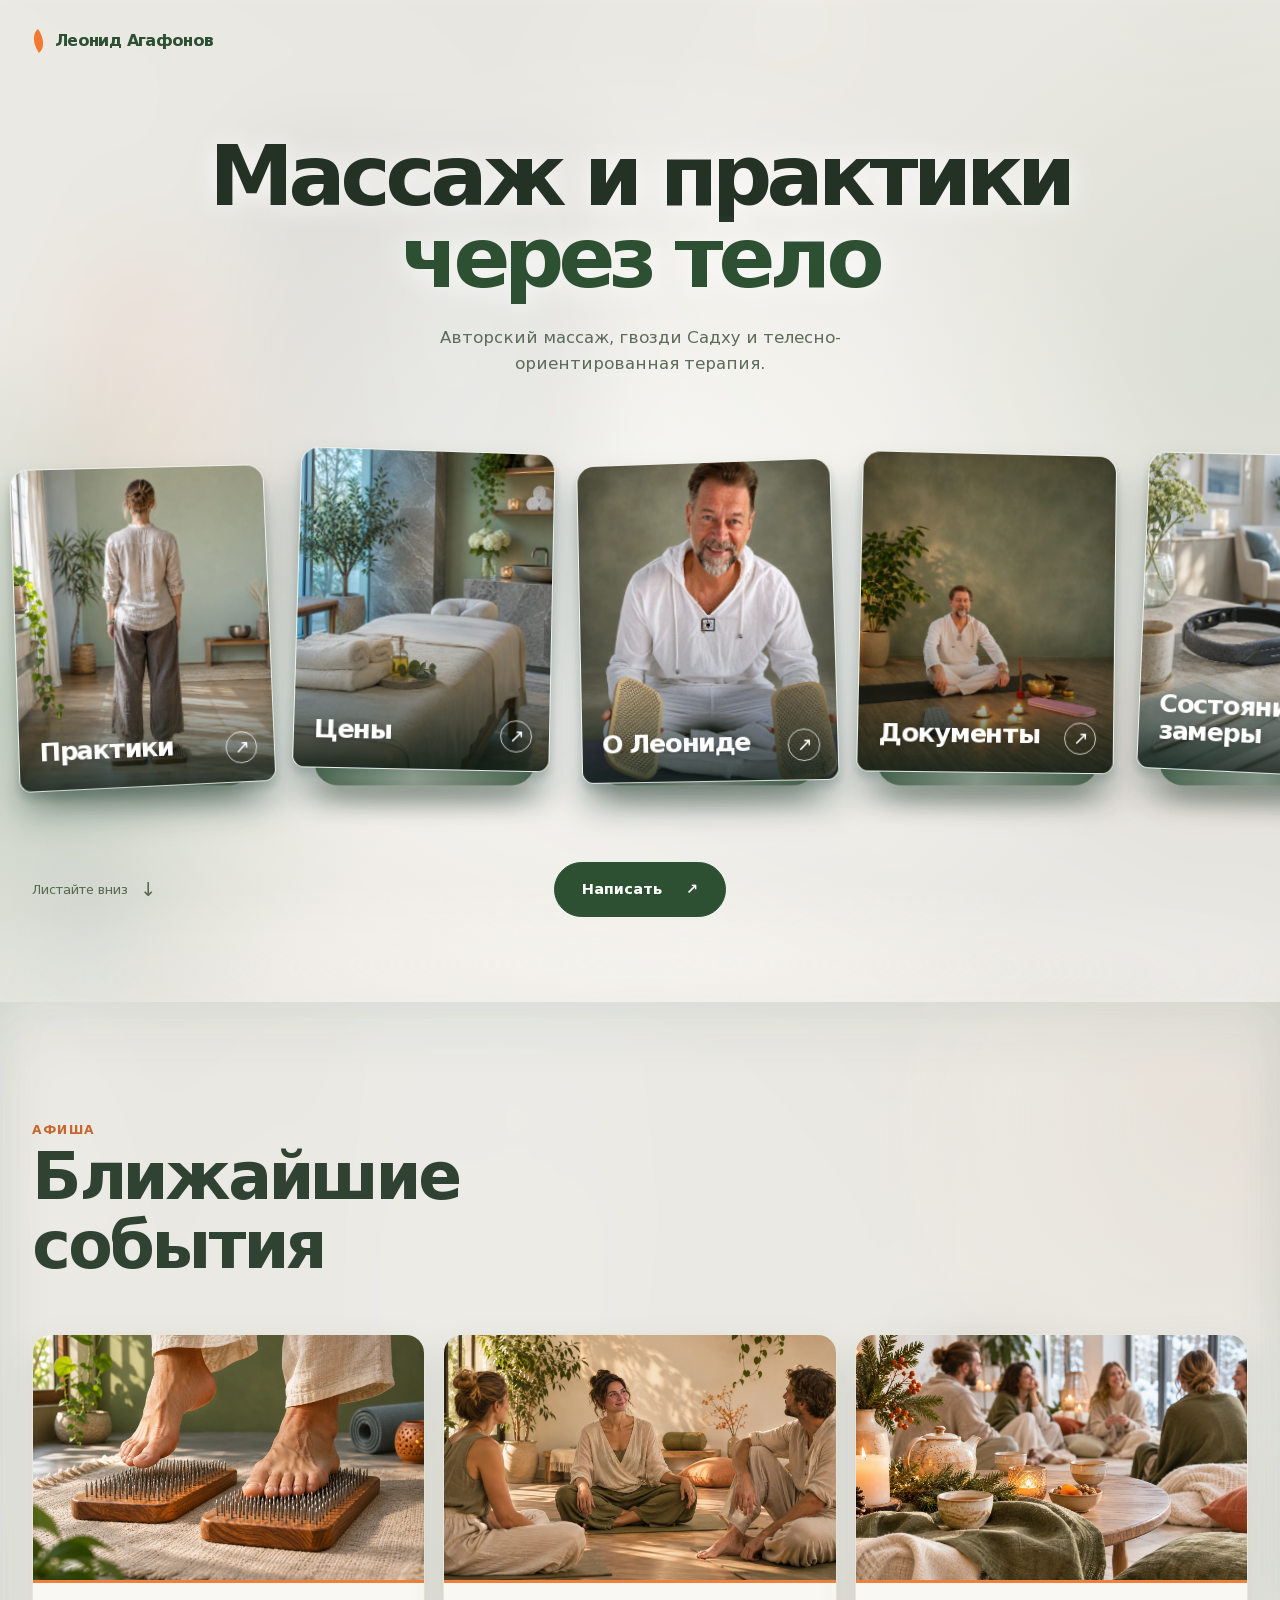
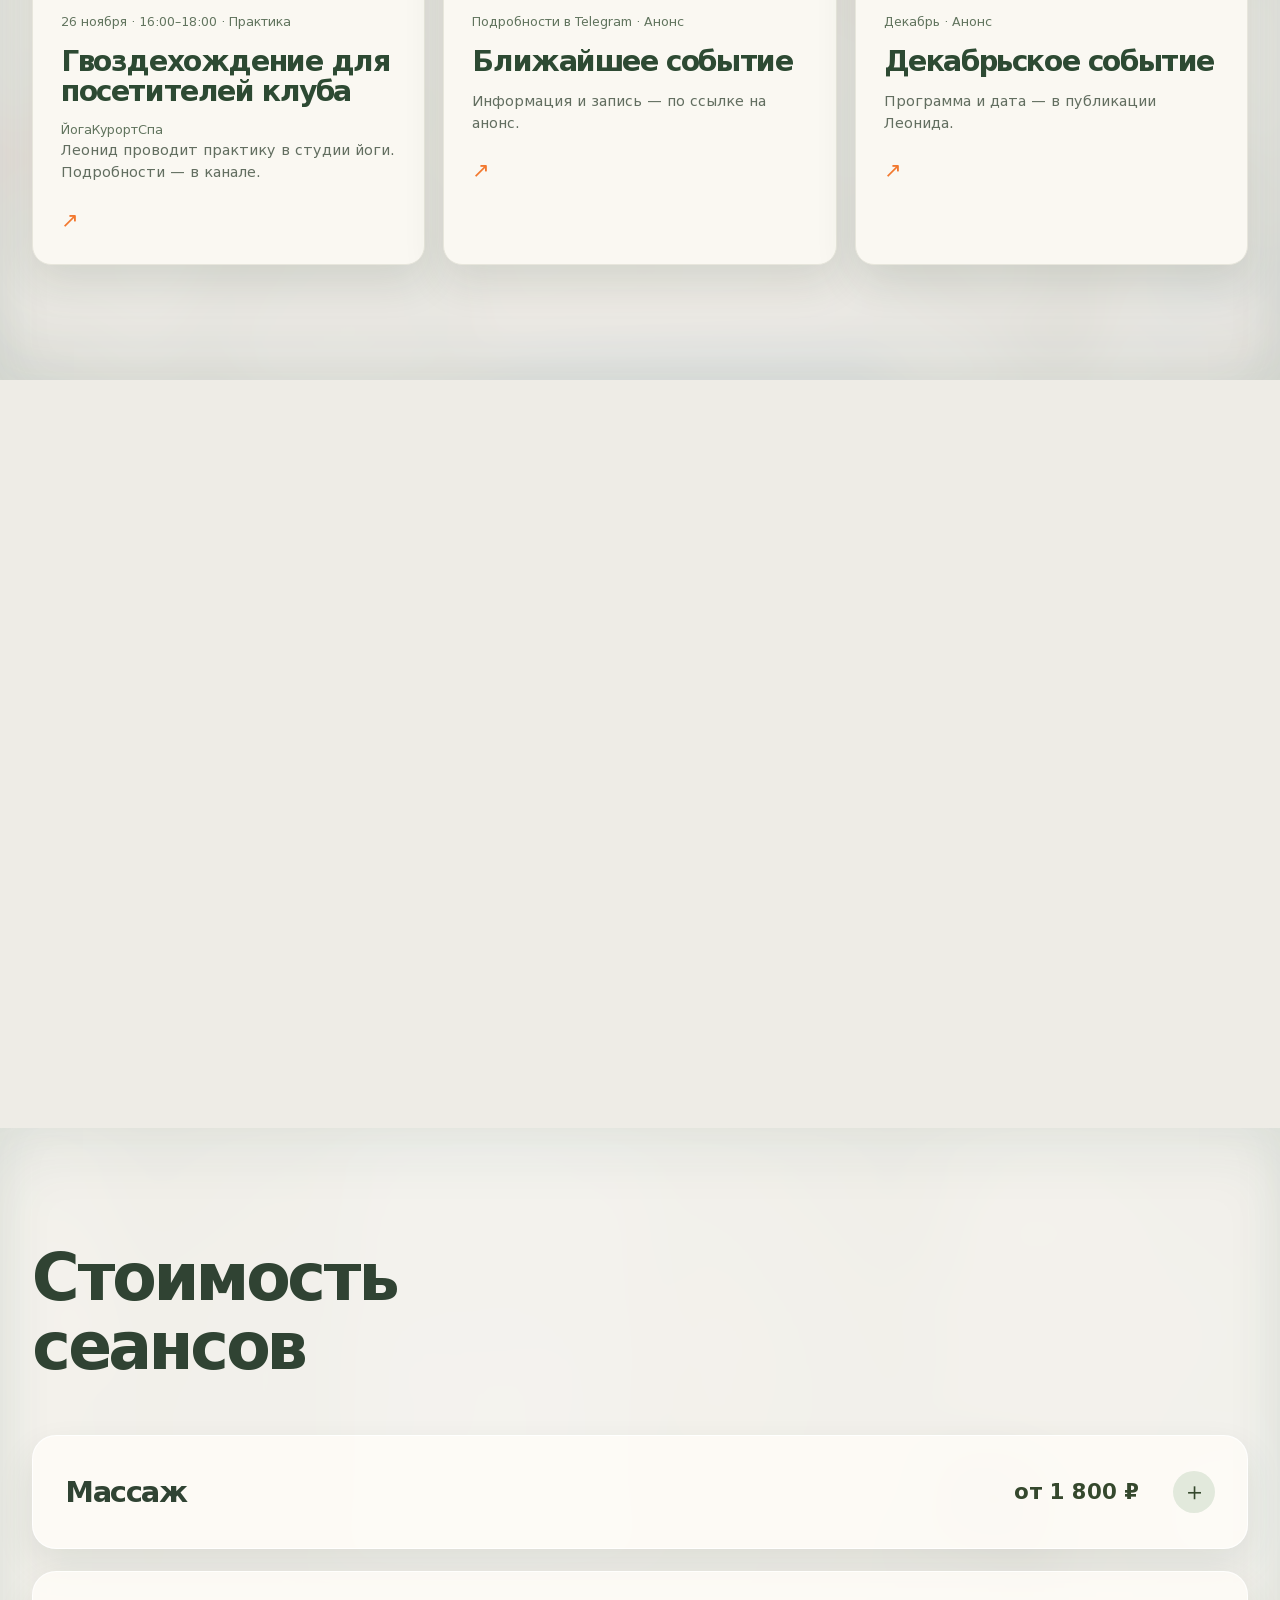
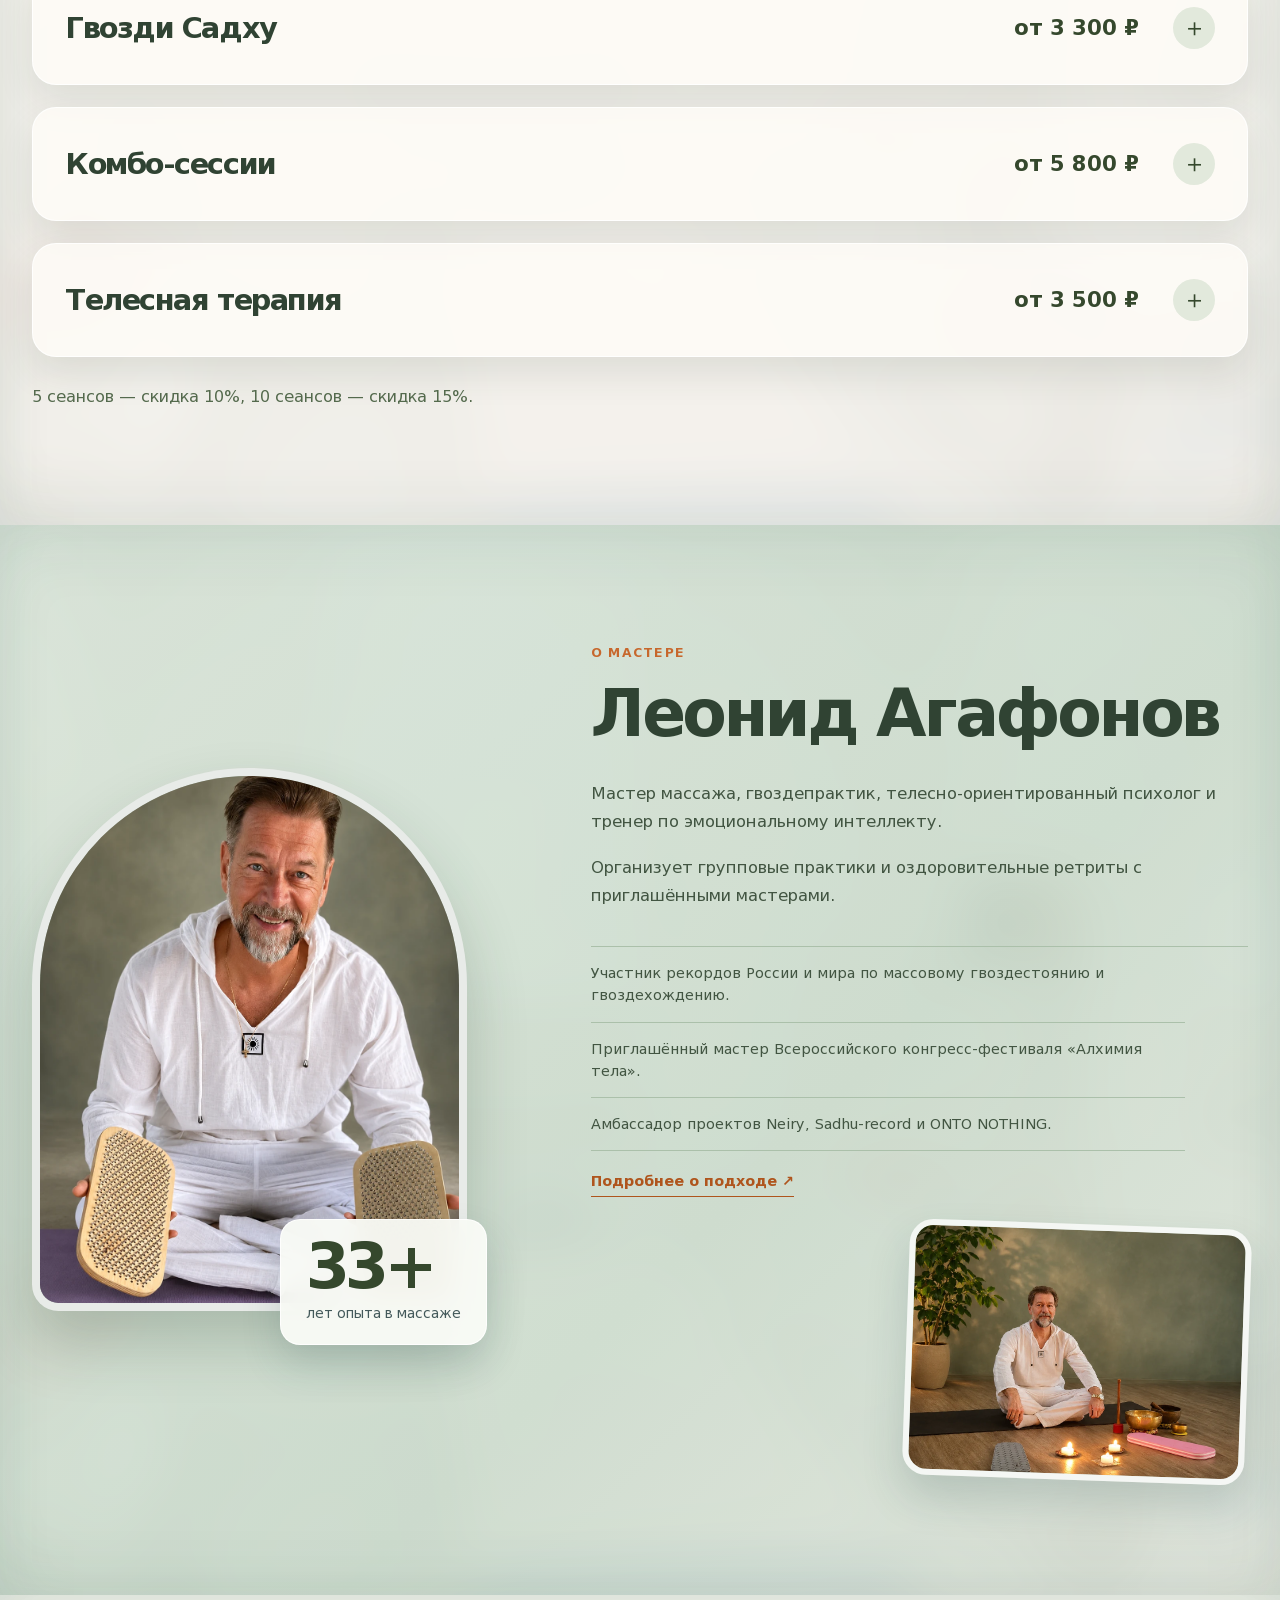
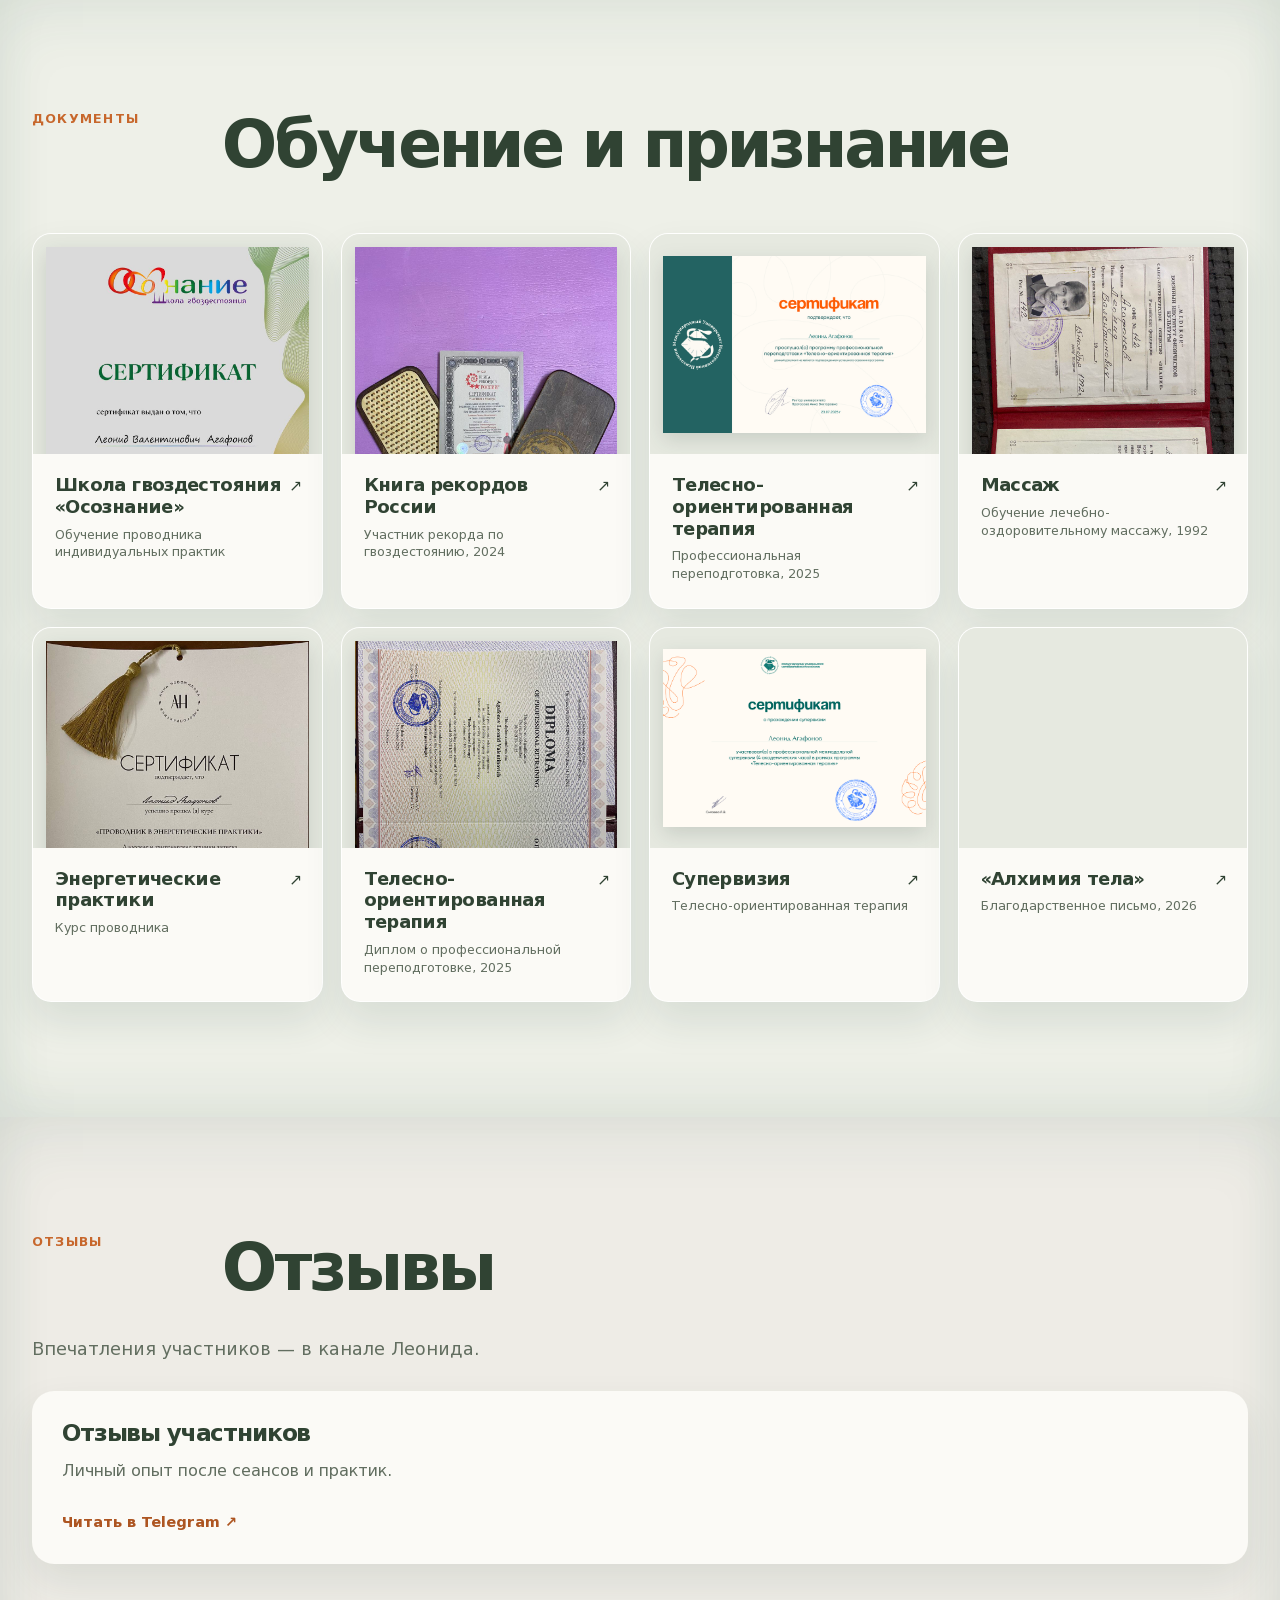
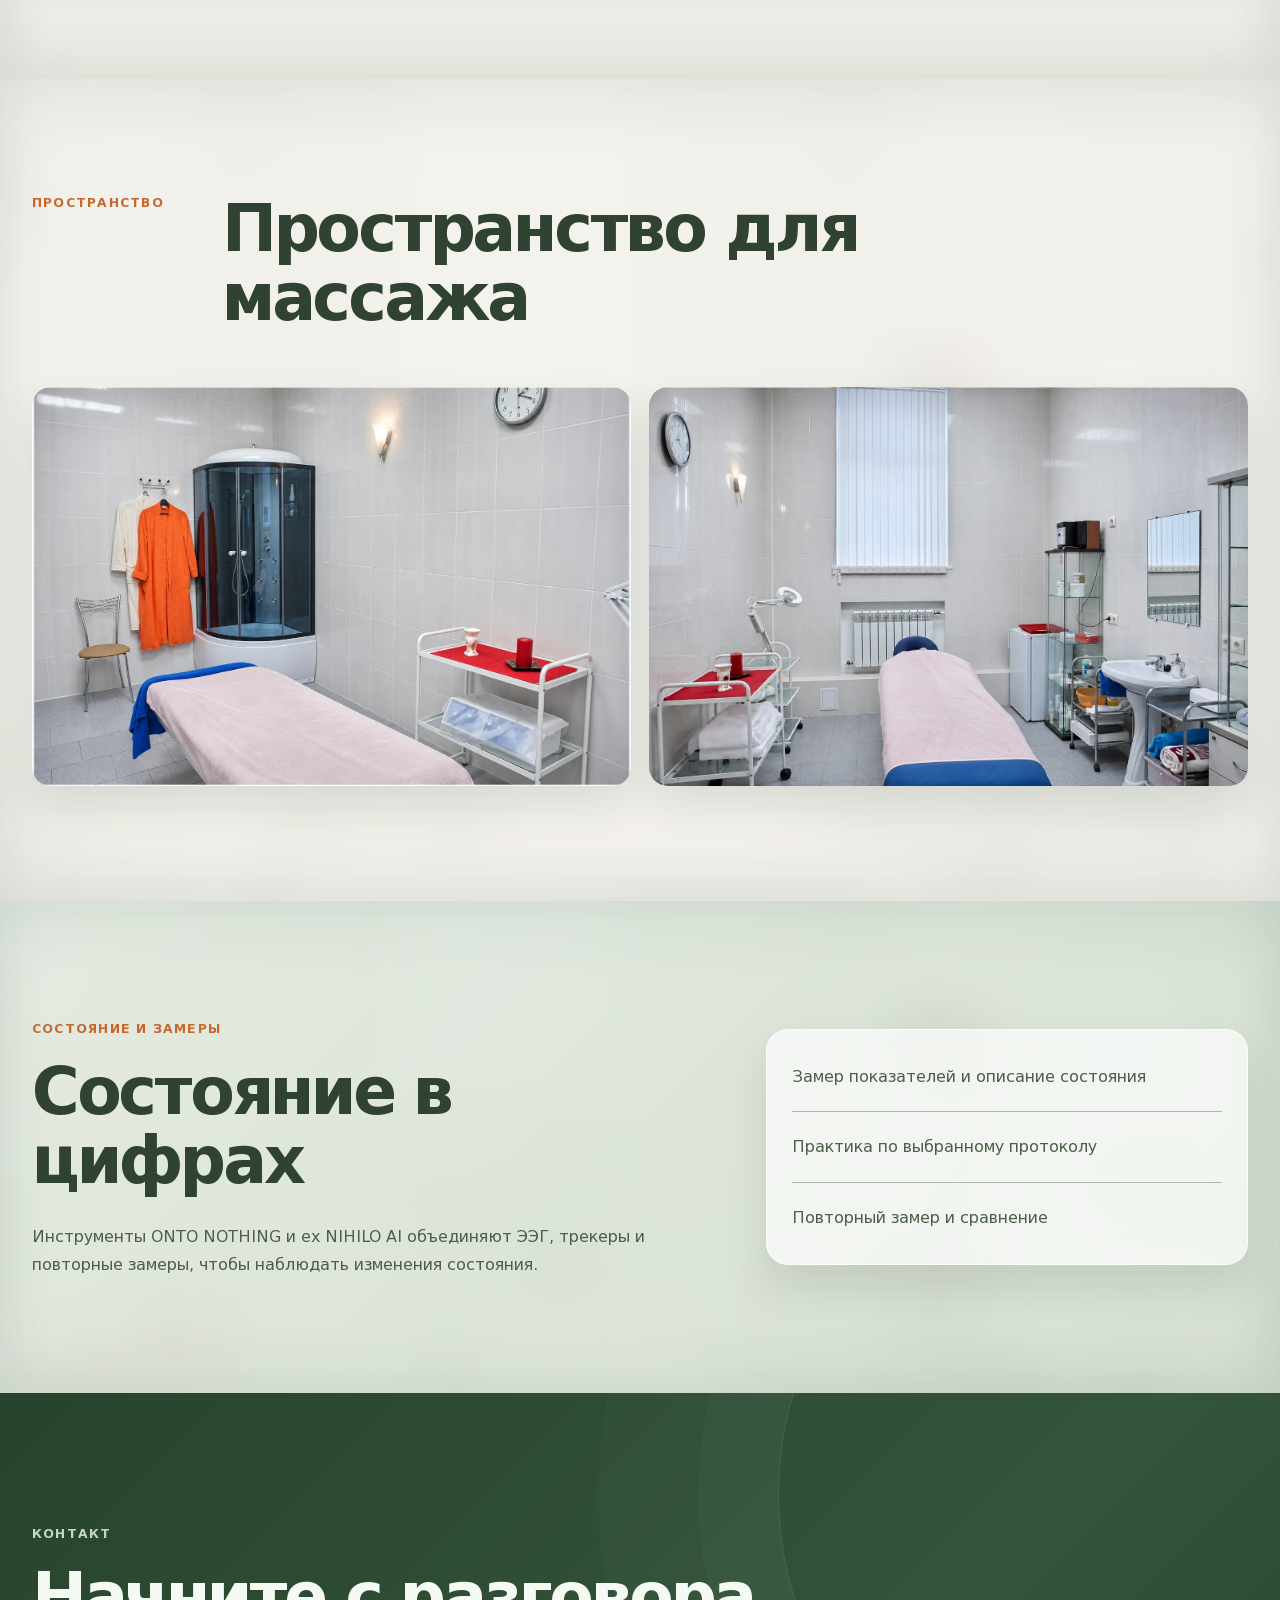
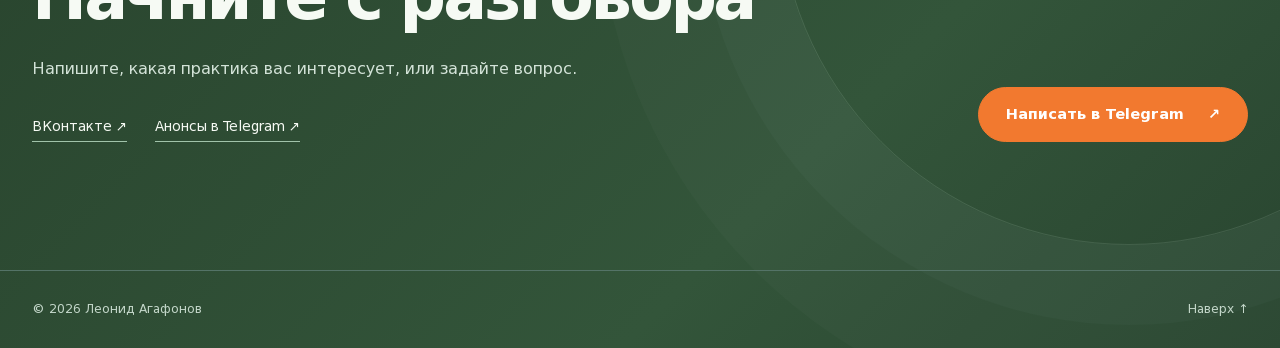
==== commit 9d016684: "Refine warm palette and diversify event artwork" ====
--- a/index.html
+++ b/index.html
@@ -12,7 +12,7 @@
   <link rel="canonical" href="https://ranhomer2010-sketch.github.io/Leonid/">
   <meta property="og:image" content="https://ranhomer2010-sketch.github.io/Leonid/assets/leonid-sadhu-studio.webp">
   <link rel="preload" as="image" href="assets/leonid-sadhu-studio.webp">
-  <link rel="stylesheet" href="assets/site.css?v=20261106b">
+  <link rel="stylesheet" href="assets/site.css?v=20261106c">
 </head>
 <body>
   <a class="skip" href="#main">К содержанию</a>
@@ -34,8 +34,8 @@
       <div class="hero-bottom container"><a class="hero-scroll" href="#formats">Листайте вниз <span aria-hidden="true">↓</span></a><a class="button hero-cta" href="https://t.me/Leoni_aga33" target="_blank" rel="noopener noreferrer">Написать <span aria-hidden="true">↗</span></a></div>
     </section>
     <section class="section upcoming reveal" id="upcoming" aria-labelledby="upcoming-title"><div class="container"><div class="section-head"><div><span class="section-index">Афиша</span><h2 id="upcoming-title">Ближайшие события</h2></div></div><div class="upcoming-grid"><a class="event-card" href="https://t.me/gvozdisadhu_leon33aga" target="_blank" rel="noopener noreferrer"><div class="event-image"><img src="assets/event-yoga-nails.webp" alt="Гвоздехождение для посетителей клуба" loading="lazy"></div><div class="event-body"><span class="event-meta">26 ноября · 16:00–18:00 · Практика</span><h3>Гвоздехождение для посетителей клуба</h3><div class="event-place">ЙогаКурортСпа</div><p>Леонид проводит практику в студии йоги. Подробности — в канале.</p><span class="event-arrow" aria-hidden="true">↗</span></div></a>
-        <a class="event-card" href="https://t.me/gvozdisadhu_leon33aga/1154" target="_blank" rel="noopener noreferrer"><div class="event-image"><img src="assets/event-sadhu-still-life.webp" alt="Ближайшее событие" loading="lazy"></div><div class="event-body"><span class="event-meta">Подробности в Telegram · Анонс</span><h3>Ближайшее событие</h3><p>Информация и запись — по ссылке на анонс.</p><span class="event-arrow" aria-hidden="true">↗</span></div></a>
-        <a class="event-card" href="https://t.me/gvozdisadhu_leon33aga/1156" target="_blank" rel="noopener noreferrer"><div class="event-image"><img src="assets/event-december.webp" alt="Декабрьское событие" loading="lazy"></div><div class="event-body"><span class="event-meta">Декабрь · Анонс</span><h3>Декабрьское событие</h3><p>Программа и дата — в публикации Леонида.</p><span class="event-arrow" aria-hidden="true">↗</span></div></a></div></div></section>
+        <a class="event-card" href="https://t.me/gvozdisadhu_leon33aga/1154" target="_blank" rel="noopener noreferrer"><div class="event-image"><img src="assets/event-group.webp" alt="Ближайшее событие" loading="lazy"></div><div class="event-body"><span class="event-meta">Подробности в Telegram · Анонс</span><h3>Ближайшее событие</h3><p>Информация и запись — по ссылке на анонс.</p><span class="event-arrow" aria-hidden="true">↗</span></div></a>
+        <a class="event-card" href="https://t.me/gvozdisadhu_leon33aga/1156" target="_blank" rel="noopener noreferrer"><div class="event-image"><img src="assets/event-winter-gathering.webp" alt="Декабрьское событие" loading="lazy"></div><div class="event-body"><span class="event-meta">Декабрь · Анонс</span><h3>Декабрьское событие</h3><p>Программа и дата — в публикации Леонида.</p><span class="event-arrow" aria-hidden="true">↗</span></div></a></div></div></section>
     <section class="section services reveal" id="formats" aria-labelledby="formats-title"><div class="container"><div class="section-head"><div><span class="section-index">Практики</span><h2 id="formats-title">Выберите практику</h2></div></div><div class="service-grid">
       <article class="service-card"><h3>Массаж</h3><p>Авторская техника массажа, расслабляющие, лимфодренажные и энергетические практики.</p></article>
       <article class="service-card"><h3>Гвозди Садху</h3><p>Индивидуальные и групповые сессии: лежание, стояние, сидение и хождение на гвоздях Садху.</p></article>
--- a/assets/site.css
+++ b/assets/site.css
@@ -112,3 +112,23 @@
 .studio{background:radial-gradient(ellipse at 72% 5%,rgba(232,217,214,.42),transparent 51%),linear-gradient(150deg,#f8f6f0,#edece4)}.neuro{background:radial-gradient(ellipse at 84% 5%,rgba(255,255,255,.44),transparent 50%),linear-gradient(135deg,#e3e9dd,#d5dfd1)}.neuro p{color:#4c6049}.neuro-panel{box-shadow:0 22px 42px rgba(48,68,45,.13)}.custom-block{background:linear-gradient(150deg,#f5f2ea,#e6eade)}
 .contact{background:radial-gradient(ellipse at 85% 10%,rgba(131,156,116,.28),transparent 45%),linear-gradient(135deg,#263b2c,#354d38 65%,#273d2e)}.contact .section-index{color:#c6d7bc}.contact .button{background:#f2792f;border-color:#f2792f;color:#fff}.contact .button:hover{background:#ff9451;border-color:#ff9451}
 @media(max-width:720px){.event-image{height:210px}}
+
+/* Refined palette: warm ivory, forest green and a clear orange accent. */
+:root{--ink:#304333;--deep:#2d5033;--blue:#f2792f;--sage:#7f9279;--mint:#d5dfcd;--paper:#eeece6;--line:#d6d9cc;--muted:#626e60}
+body{background:#eeece6;color:var(--ink)}
+.section-index{color:#c7672c}
+.hero{background:radial-gradient(ellipse 52% 60% at 49% 55%,rgba(255,255,251,.93),transparent 85%),radial-gradient(ellipse 35% 42% at 1% 70%,rgba(174,198,170,.48),transparent 90%),radial-gradient(ellipse 35% 44% at 99% 34%,rgba(194,206,186,.42),transparent 88%),#eeece6}
+.hero::before{opacity:.08;filter:blur(38px) saturate(.65)}
+.hero::after{background:radial-gradient(ellipse at center,rgba(255,253,248,.35),transparent 76%)}
+.hero h1 span,.brand{color:#2d5033}.hero-lead{color:#5c6b5a}
+.gallery-stage::before{background:linear-gradient(90deg,#658164,#d0d9c9 45%,#6c8469);box-shadow:0 18px 25px rgba(39,65,43,.25),inset 0 -6px 8px rgba(29,53,34,.12)}
+.scroll-dock{background:rgba(248,246,239,.96);border-color:#d8d9cc}.dock-write,.dock-write:hover{background:#f2792f;color:#fff}.dock-write:hover{background:#dc6b26}
+.services{background:linear-gradient(145deg,#f6f4ee,#e9eee4)}
+.upcoming{background:radial-gradient(ellipse 30% 38% at 95% 12%,rgba(224,207,188,.28),transparent 90%),#eeece6}
+.event-card{background:#faf8f2;border-color:#e7e6dc;box-shadow:0 18px 40px rgba(45,64,43,.12)}
+.event-body{border-top:3px solid #ed813b}.event-meta,.event-place{color:#61745e}.event-body h3{color:#2d4a33}
+.price-list,.studio{background:#f6f4ee}.credentials{background:#eef0e8}.reviews{background:#eeece6}
+.about{background:linear-gradient(135deg,#dce7db,#d0dfd0 60%,#e5e9df)}
+.neuro{background:linear-gradient(135deg,#e7ede3,#d8e3d4)}
+.button,.button-light{background:#2d5033;border-color:#2d5033}.button:hover,.button-light:hover{background:#3f6544;border-color:#3f6544}
+.contact{background:linear-gradient(135deg,#28432d,#33553a 64%,#294530)}
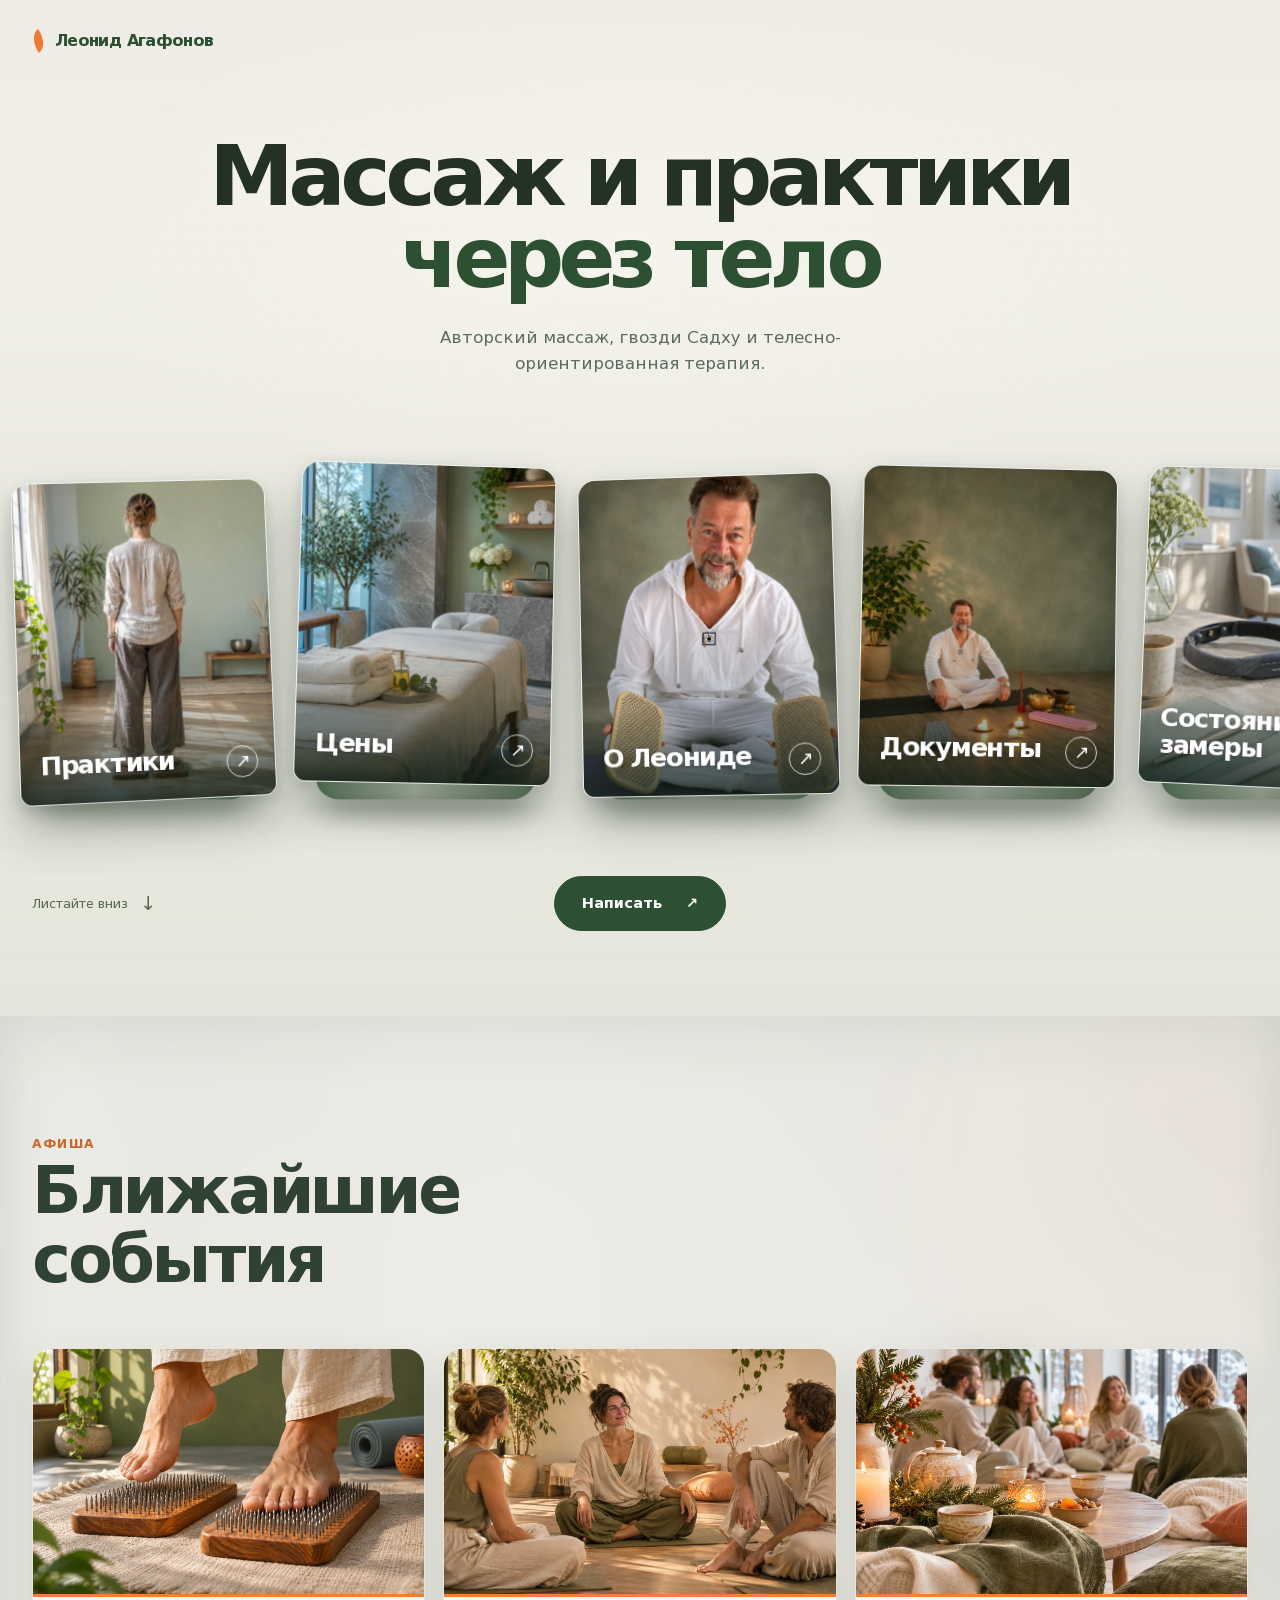
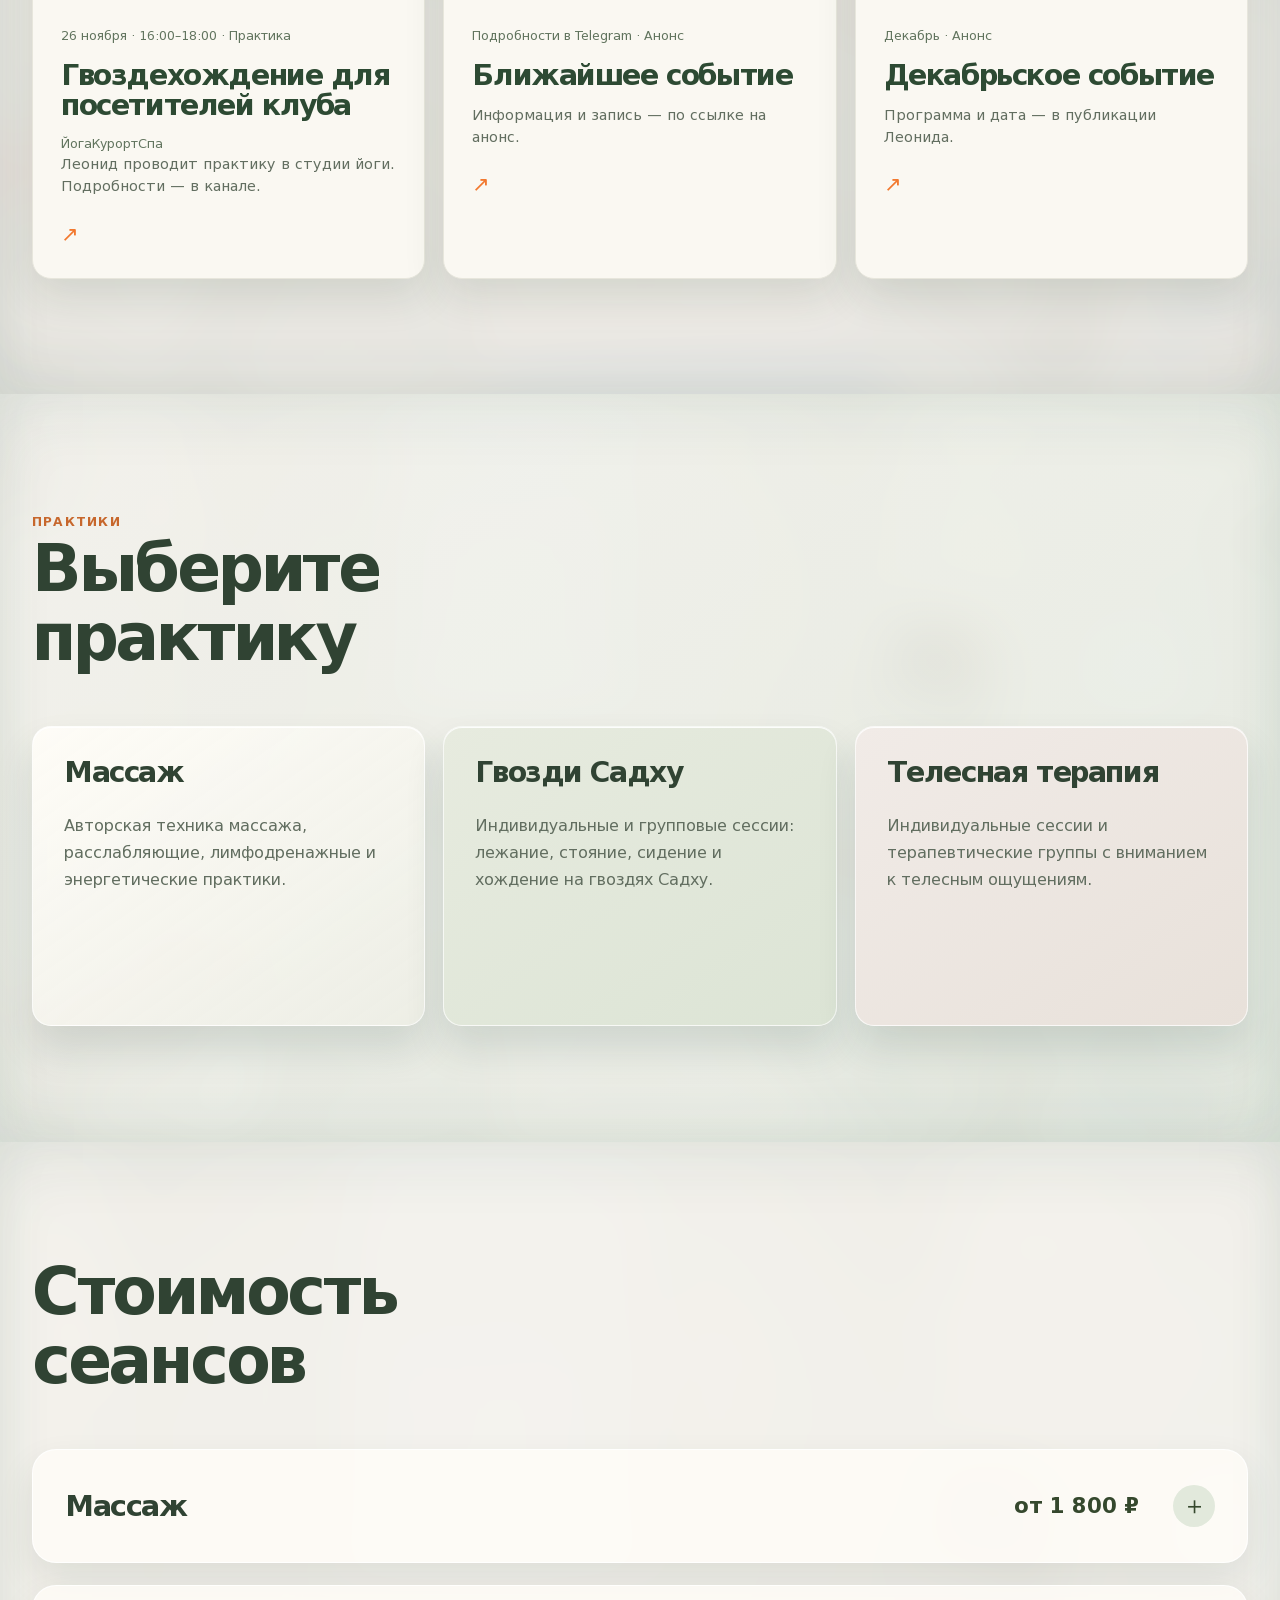
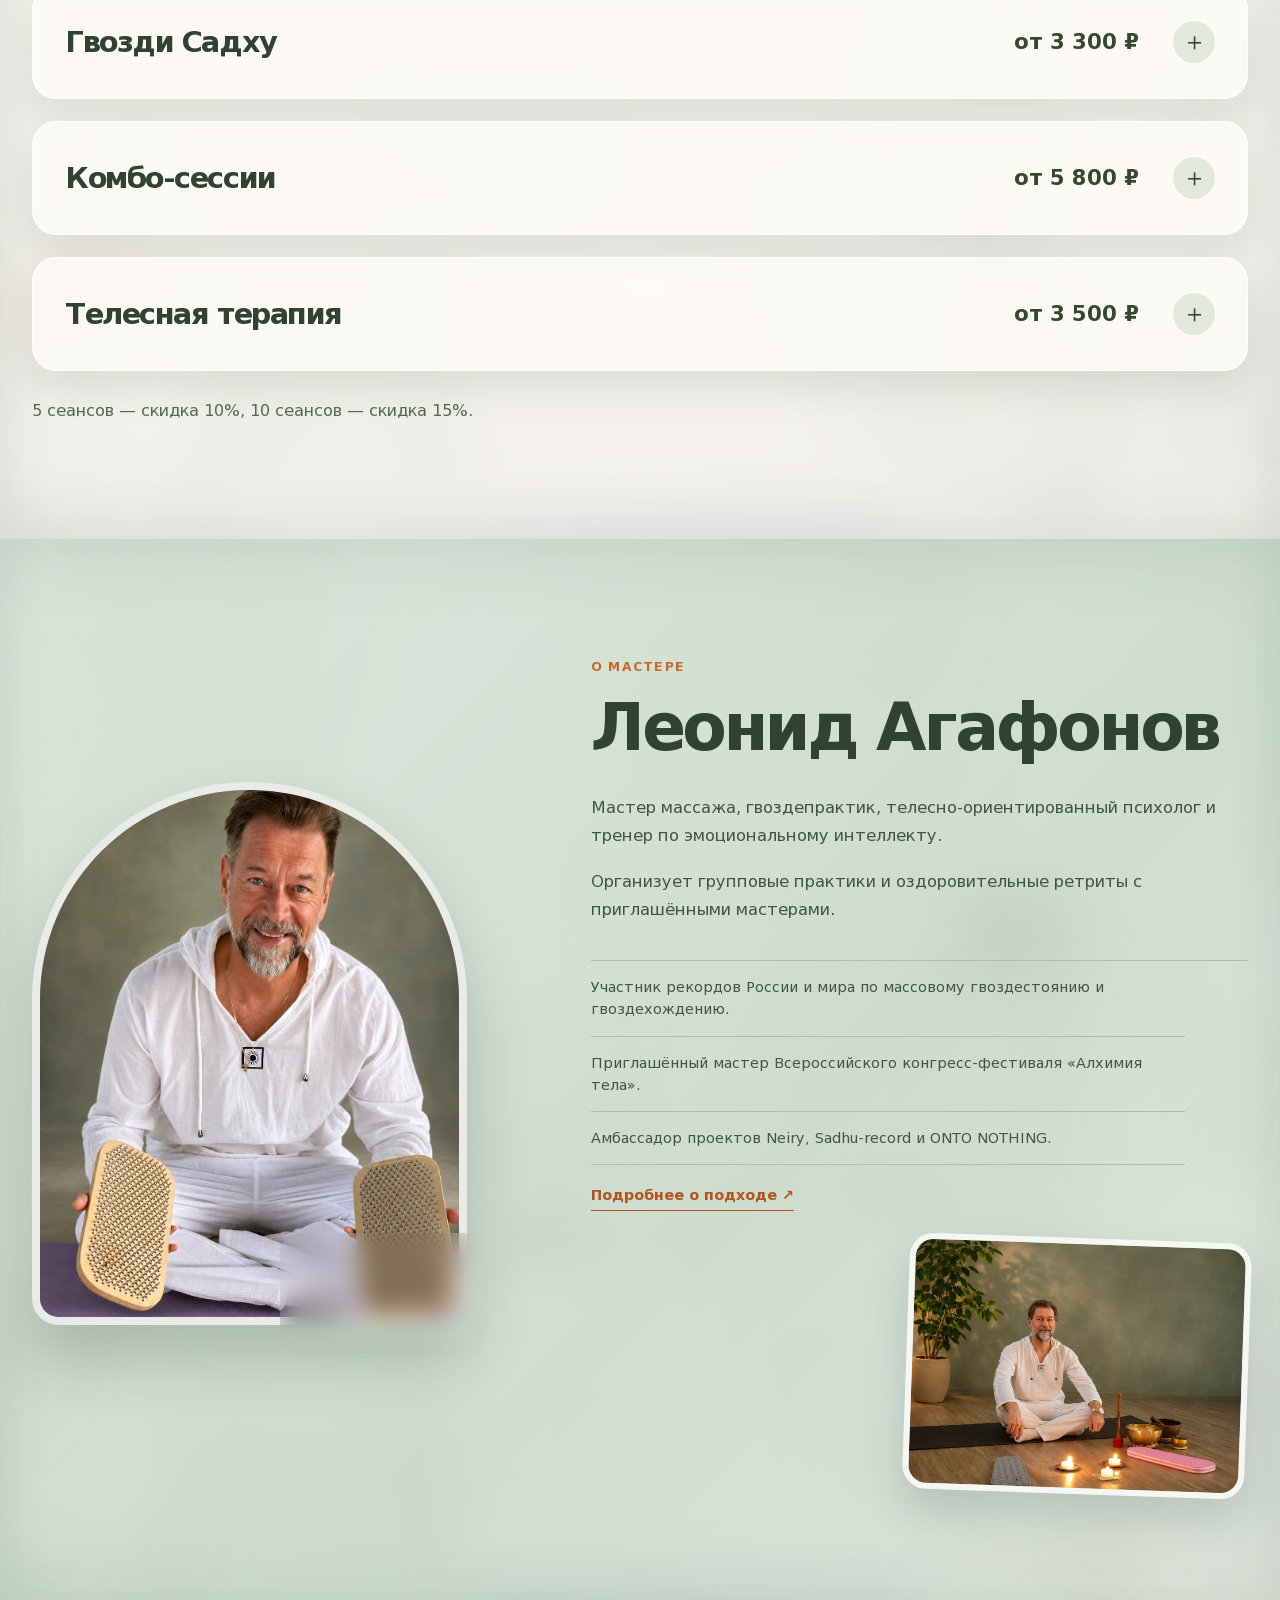
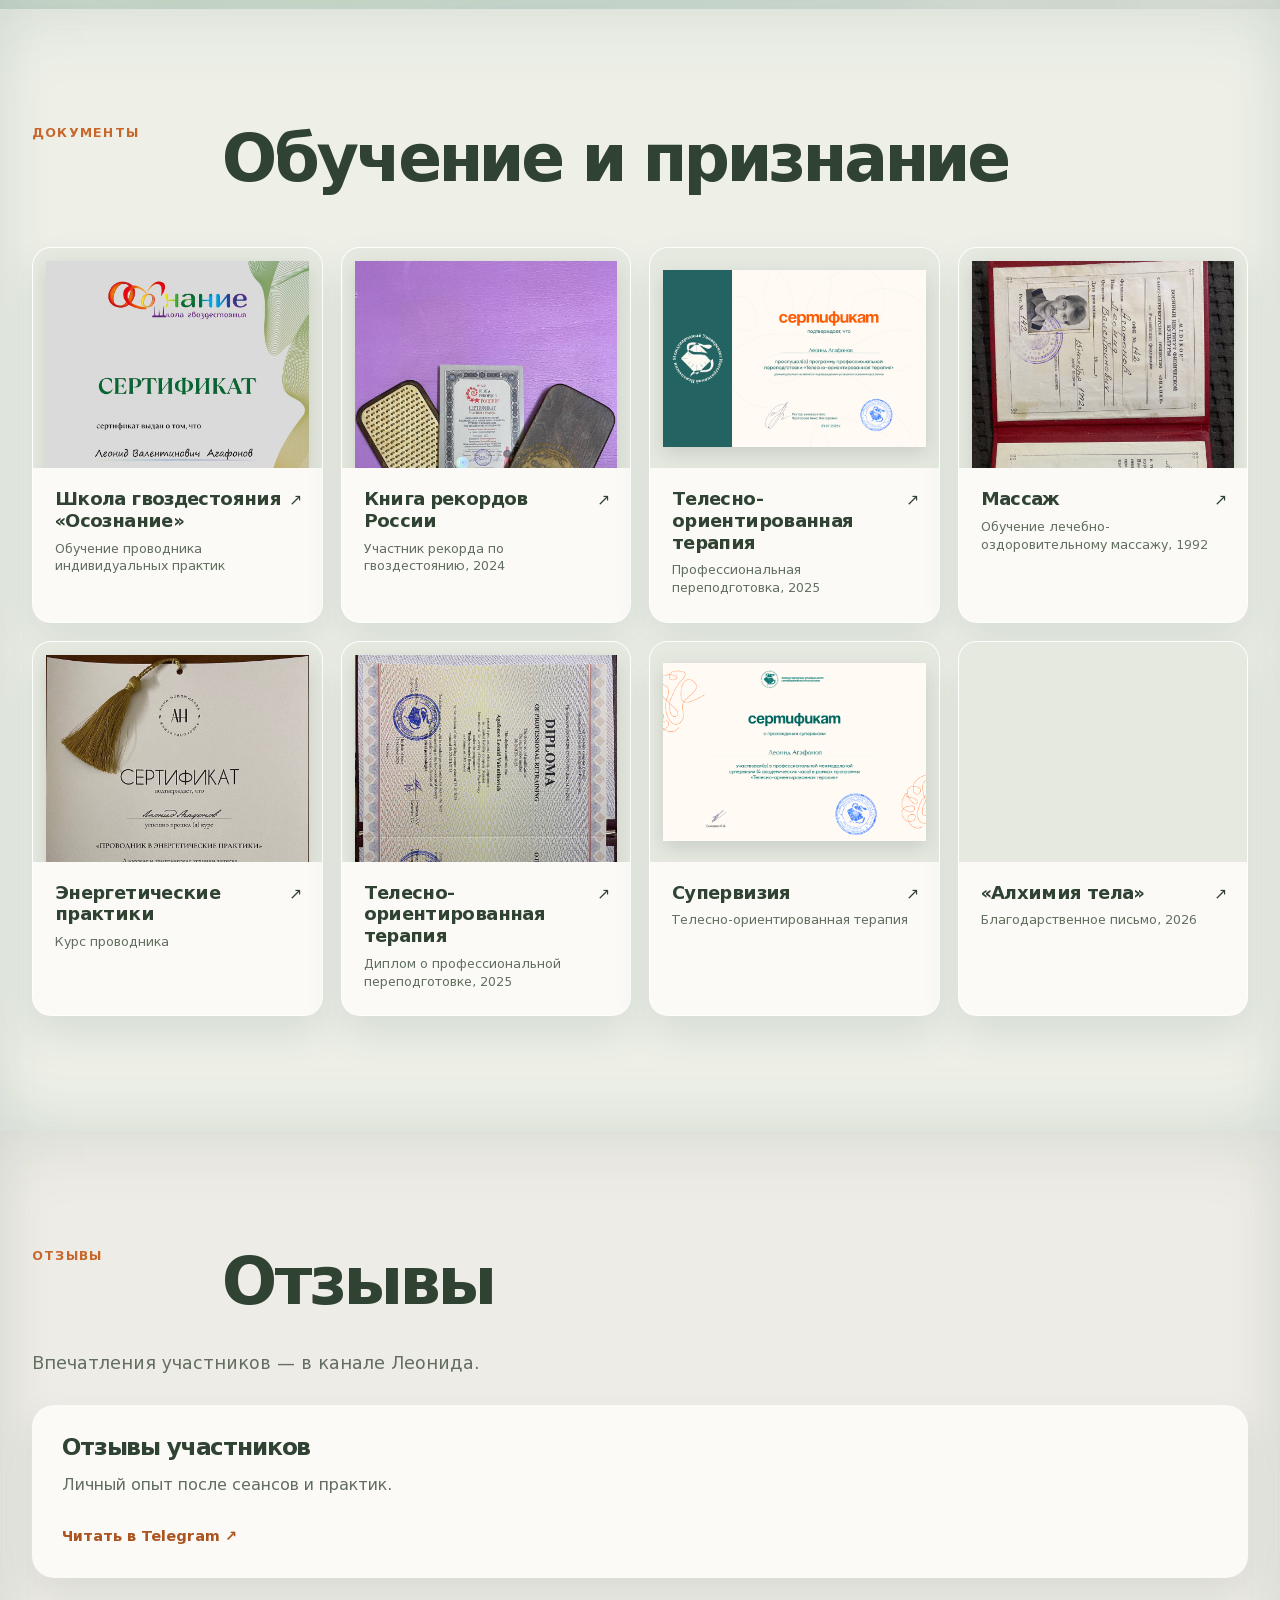
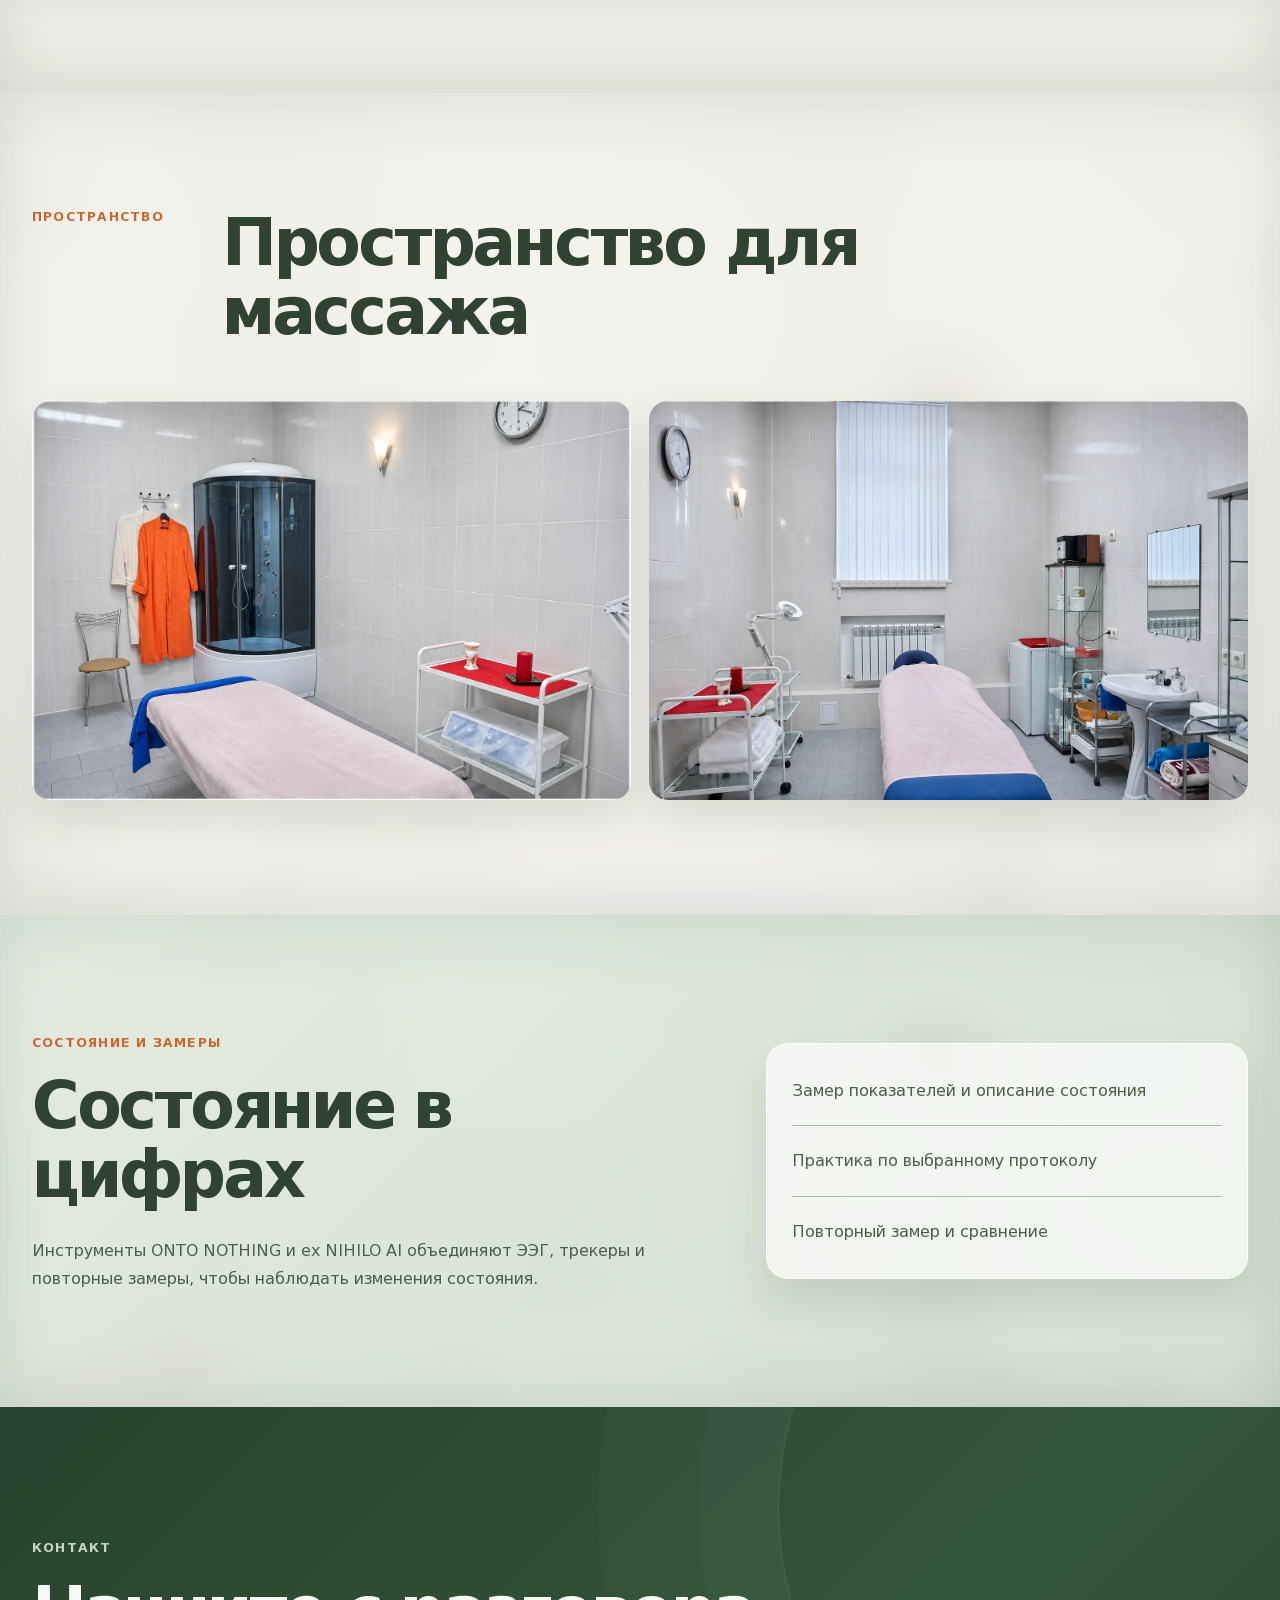
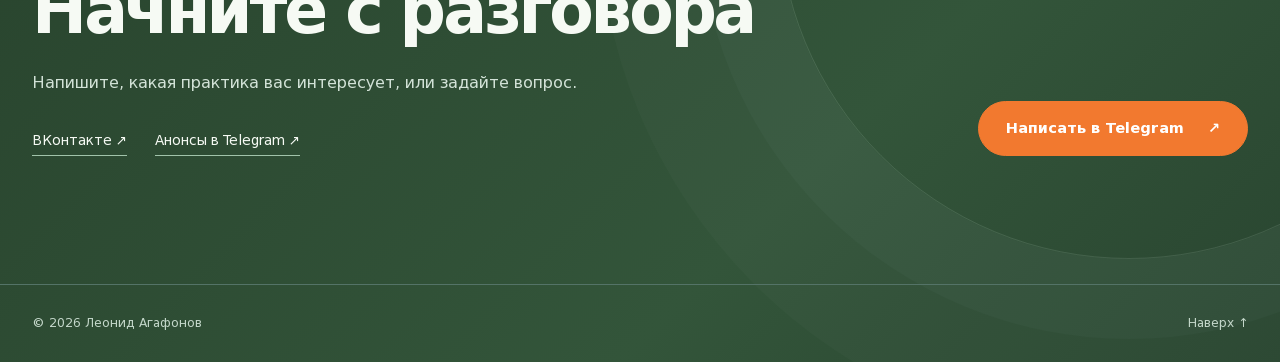
==== commit e7633149: "Add spacious editable room backdrop to hero" ====
--- a/index.html
+++ b/index.html
@@ -12,7 +12,8 @@
   <link rel="canonical" href="https://ranhomer2010-sketch.github.io/Leonid/">
   <meta property="og:image" content="https://ranhomer2010-sketch.github.io/Leonid/assets/leonid-sadhu-studio.webp">
   <link rel="preload" as="image" href="assets/leonid-sadhu-studio.webp">
-  <link rel="stylesheet" href="assets/site.css?v=20261106c">
+  <link rel="preload" as="image" href="assets/hero-room.webp" fetchpriority="high">
+  <link rel="stylesheet" href="assets/site.css?v=20261106d">
 </head>
 <body>
   <a class="skip" href="#main">К содержанию</a>
@@ -20,7 +21,7 @@
     <a class="brand" href="#top" aria-label="На главную">Леонид Агафонов<span class="brand-mark" aria-hidden="true"></span></a>
   </div></header>
   <main id="main">
-    <section class="hero" id="top" aria-labelledby="hero-title">
+    <section class="hero" id="top" aria-labelledby="hero-title" style="--hero-room:url('assets/hero-room.webp')">
       <div class="container hero-copy"><h1 id="hero-title">Массаж и практики<br><span>через тело</span></h1><p class="hero-lead">Авторский массаж, гвозди Садху и телесно-ориентированная терапия.</p></div>
       <div class="hero-gallery" aria-label="Навигация по сайту"><div class="gallery-track">
         <div class="gallery-stage"><a class="gallery-card gallery-practices" href="#formats"><img src="assets/sadhu-standing.webp" alt="" width="1024" height="1536" loading="lazy"><span class="gallery-label">Практики</span><span class="gallery-arrow" aria-hidden="true">↗</span></a></div>
--- a/assets/site.css
+++ b/assets/site.css
@@ -132,3 +132,12 @@
 .neuro{background:linear-gradient(135deg,#e7ede3,#d8e3d4)}
 .button,.button-light{background:#2d5033;border-color:#2d5033}.button:hover,.button-light:hover{background:#3f6544;border-color:#3f6544}
 .contact{background:linear-gradient(135deg,#28432d,#33553a 64%,#294530)}
+
+/* An architectural room gives the navigation a real sense of depth. */
+.hero{background:#e9e8df;min-height:830px}
+.hero::before{inset:0;background:var(--hero-room) center 49%/cover no-repeat;opacity:1;filter:saturate(.83) contrast(.97);transform:scale(1.012)}
+.hero::after{inset:0;left:0;top:0;bottom:0;width:auto;height:auto;transform:none;border-radius:0;filter:none;background:radial-gradient(ellipse 45% 25% at 50% 24%,rgba(249,247,241,.5),transparent 100%),linear-gradient(180deg,rgba(242,240,233,.55) 0%,rgba(242,240,233,.76) 16%,rgba(240,239,232,.8) 33%,rgba(238,238,229,.32) 53%,rgba(230,233,222,.06) 76%,rgba(219,226,212,.26) 100%)}
+.hero-copy{z-index:2}.hero h1{text-shadow:0 3px 30px rgba(249,247,240,.6)}
+.hero-gallery{margin-top:76px}.gallery-card{box-shadow:0 26px 48px rgba(25,44,31,.28),0 5px 14px rgba(25,44,31,.13)}.gallery-card:hover{box-shadow:0 33px 58px rgba(25,44,31,.32)}
+@media(max-width:720px){.hero{min-height:0}.hero::before{background-position:49% center}.hero::after{background:linear-gradient(180deg,rgba(244,242,235,.8) 0%,rgba(242,240,233,.82) 32%,rgba(233,235,223,.46) 64%,rgba(225,232,217,.4) 100%)}.hero-gallery{margin-top:54px}}
+@media(prefers-reduced-motion:no-preference){.hero::before{animation:roomSettle 1.5s cubic-bezier(.18,.7,.22,1) both}@keyframes roomSettle{from{transform:scale(1.06)}to{transform:scale(1.012)}}}
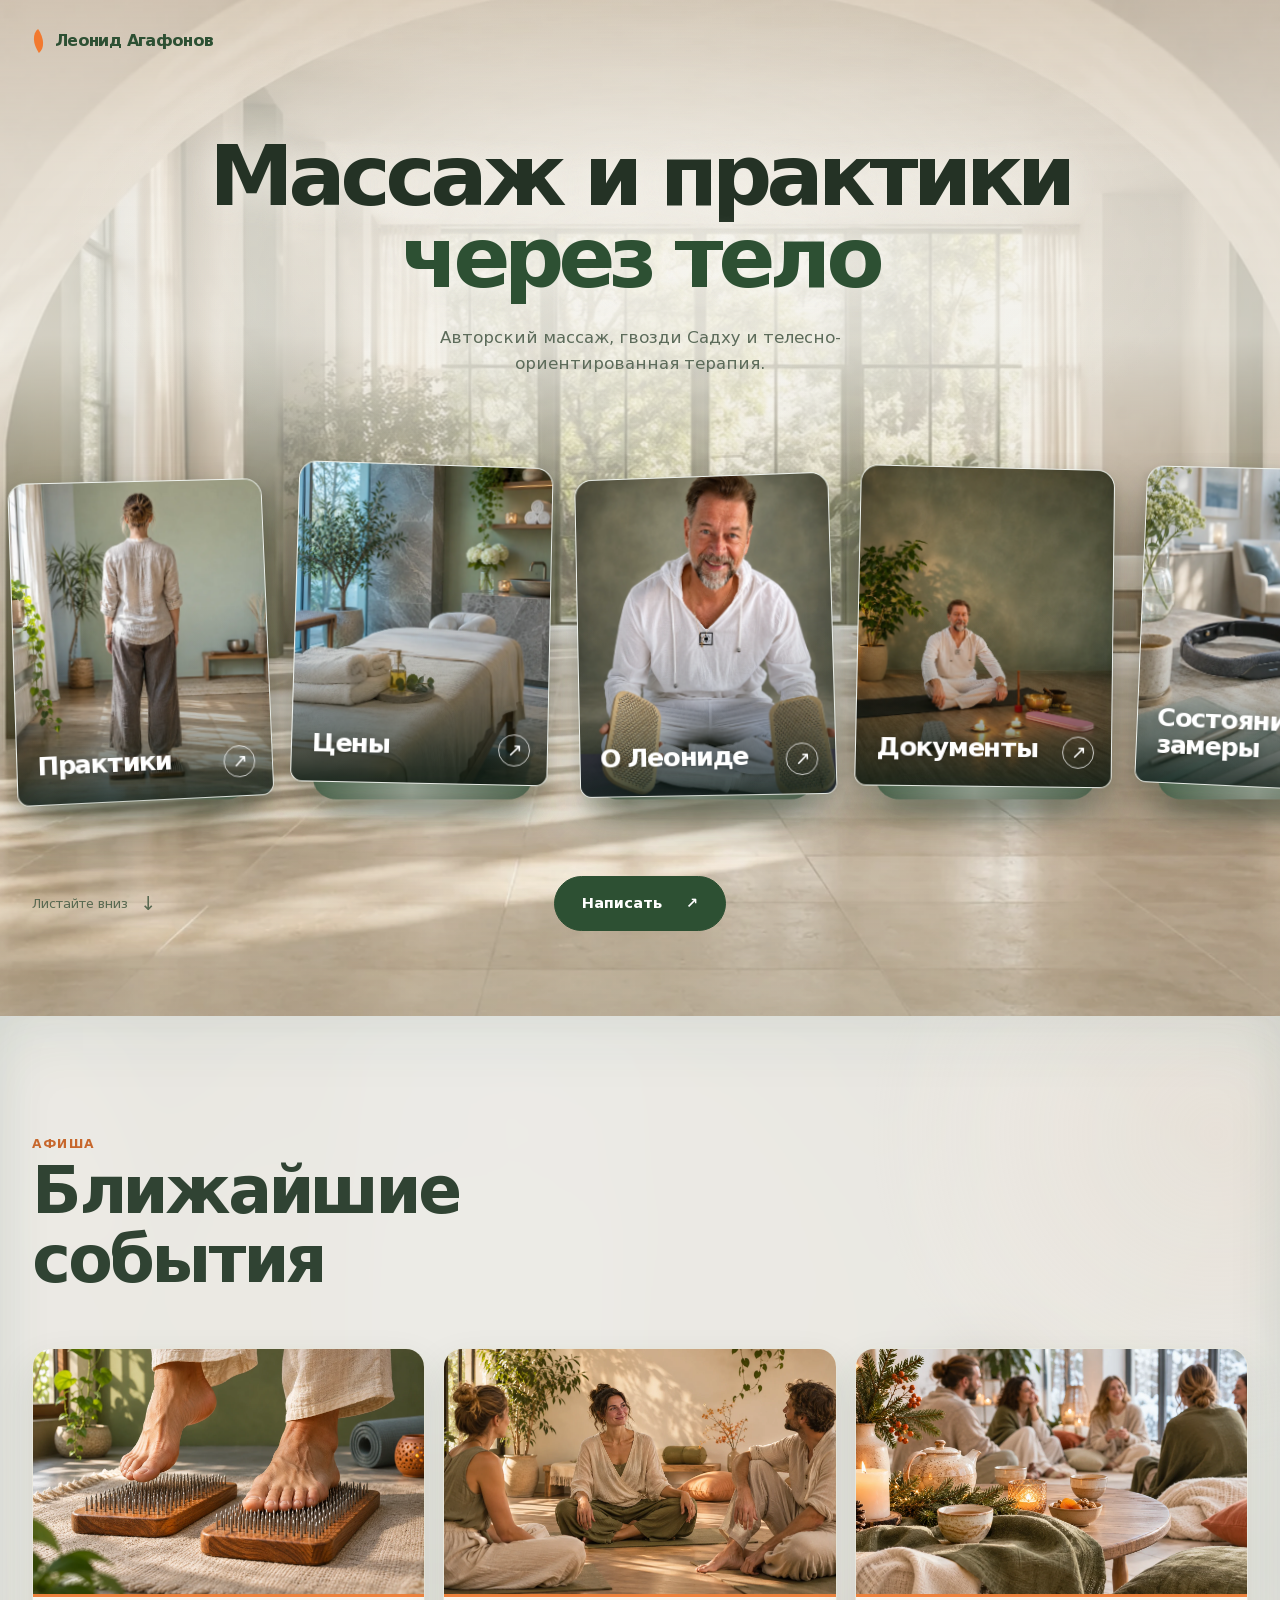
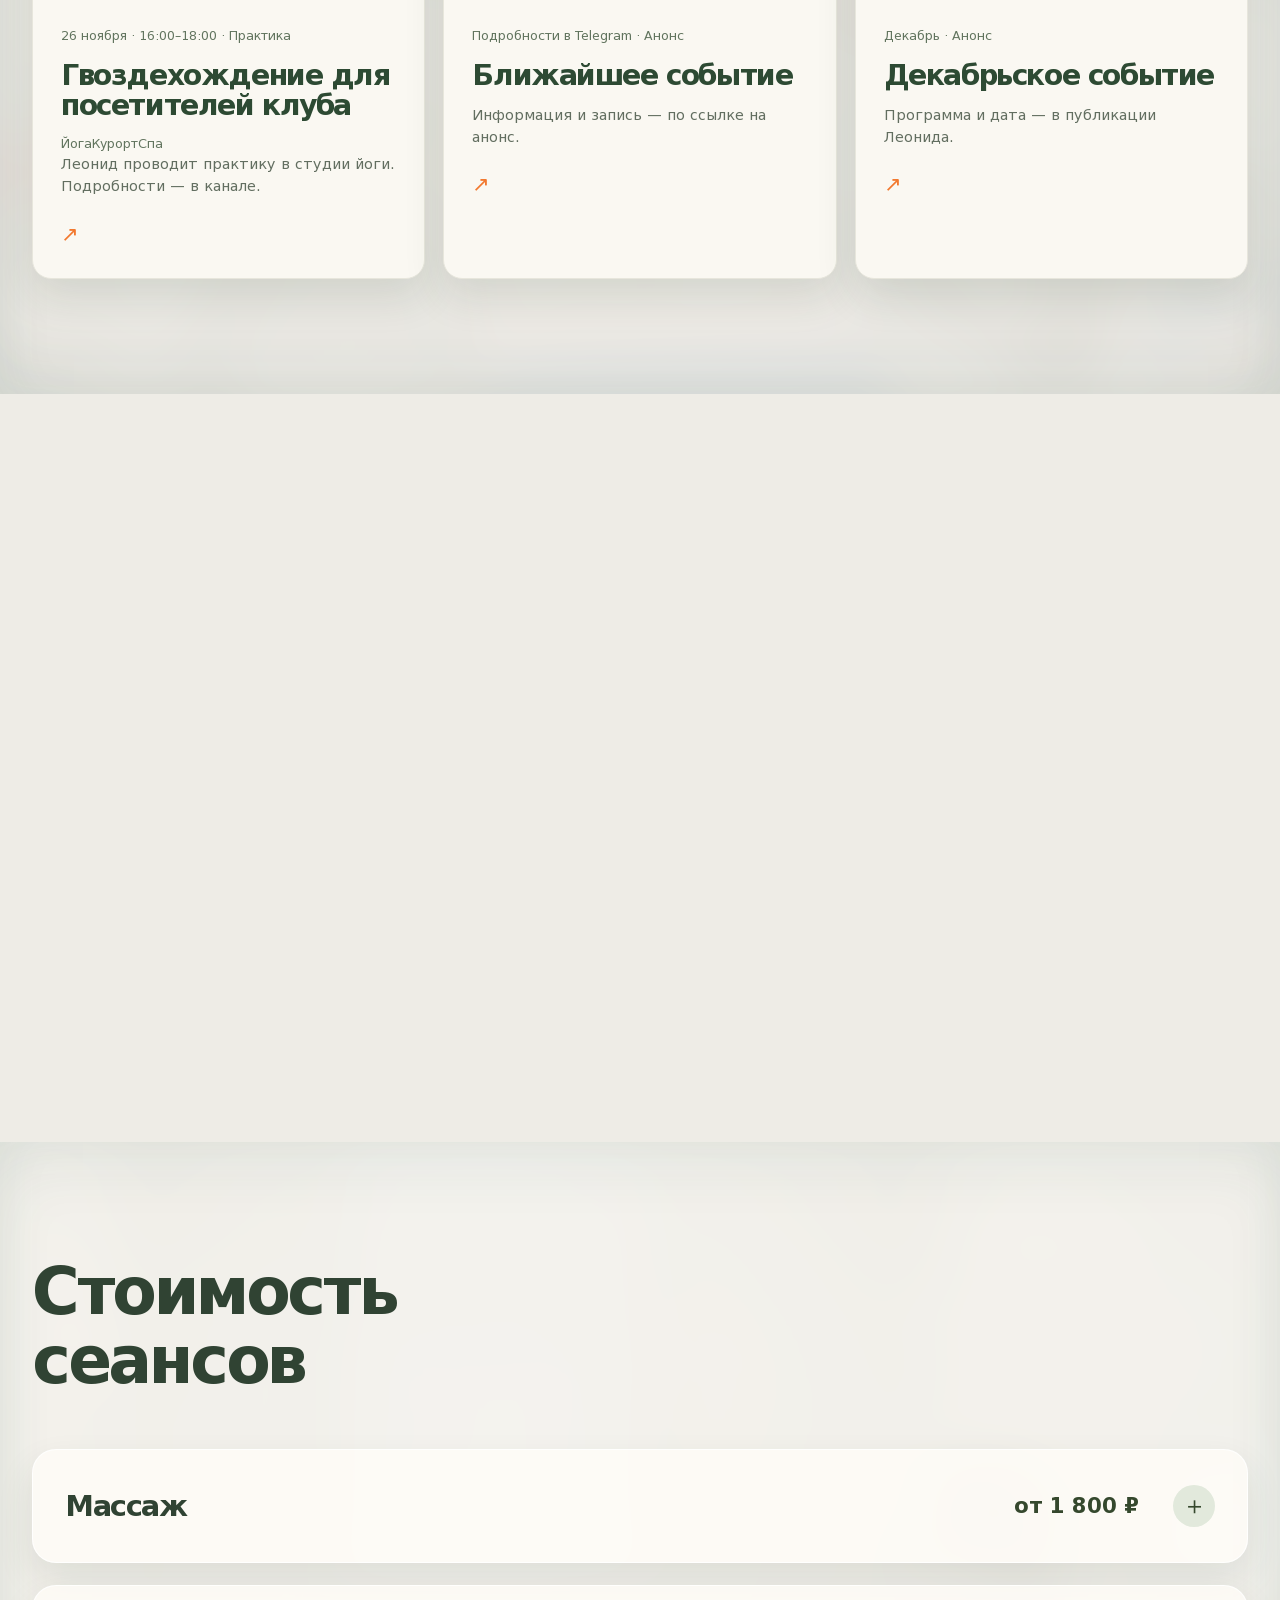
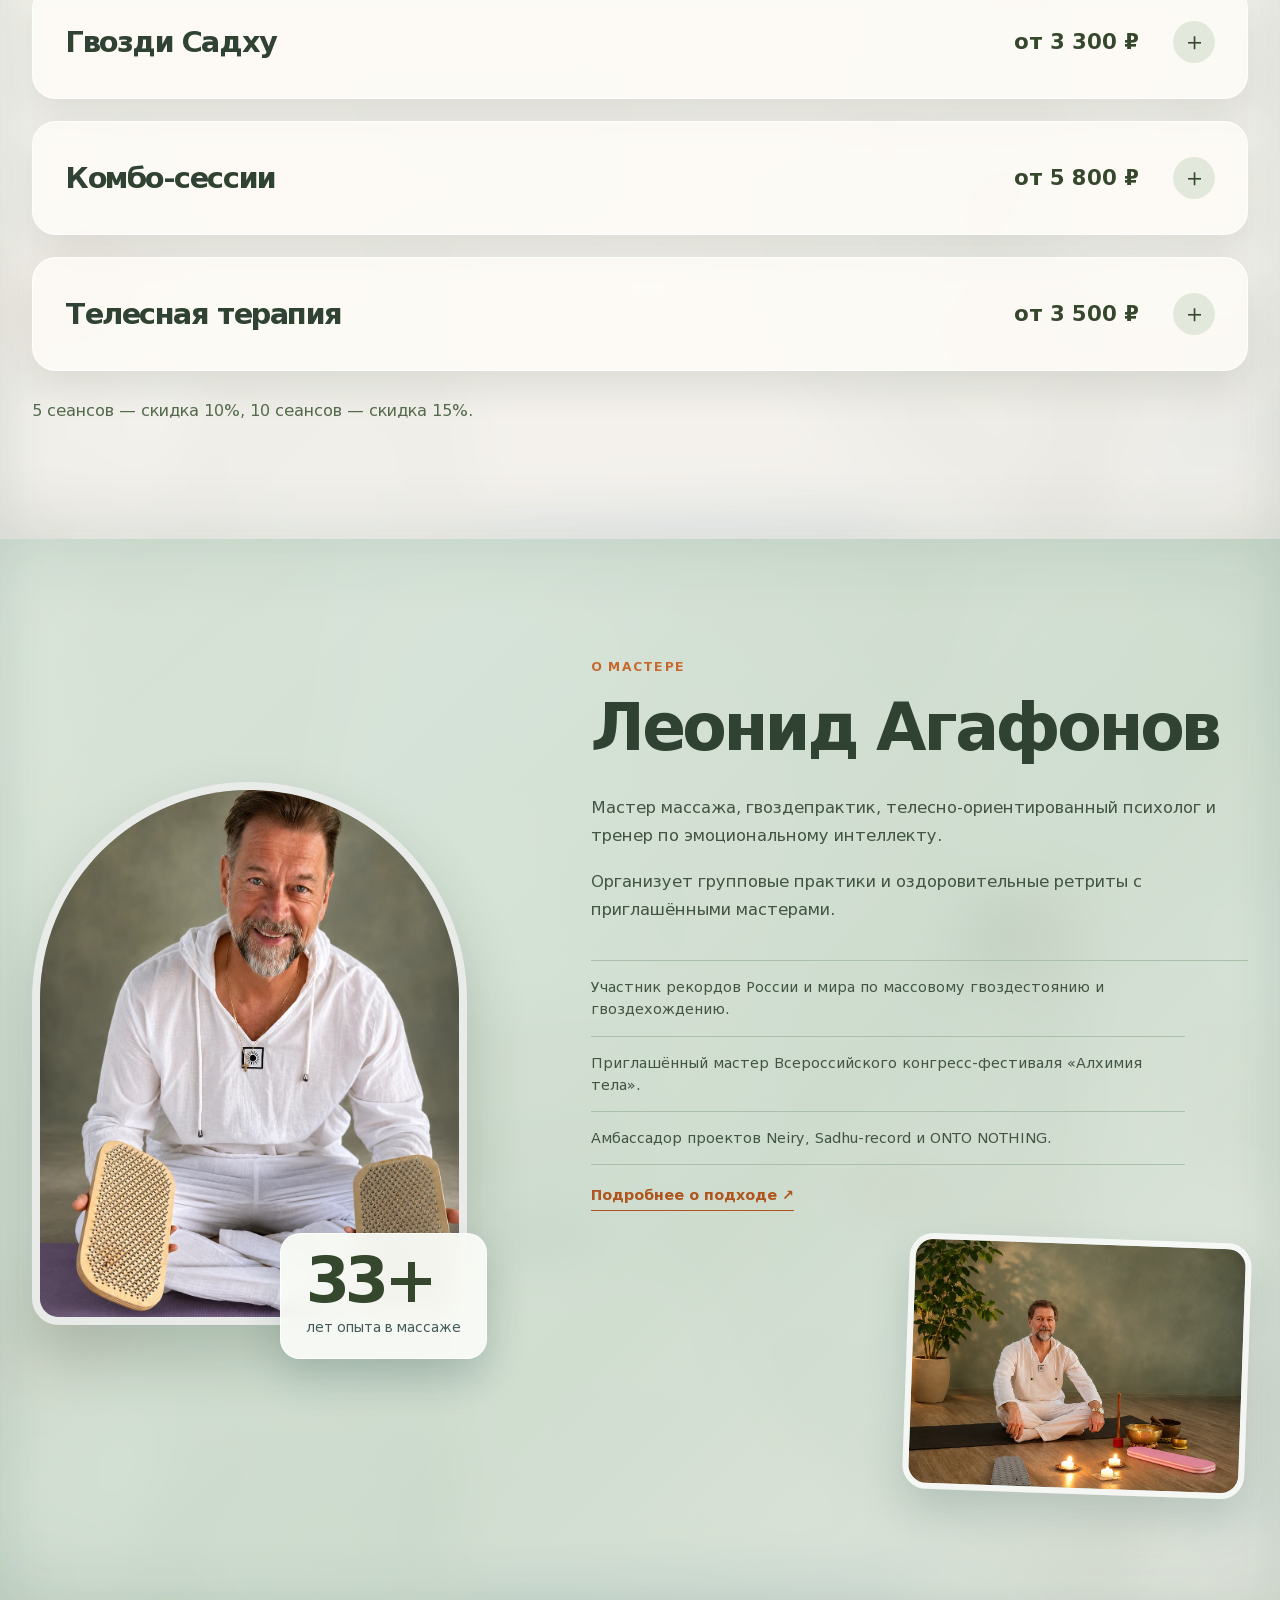
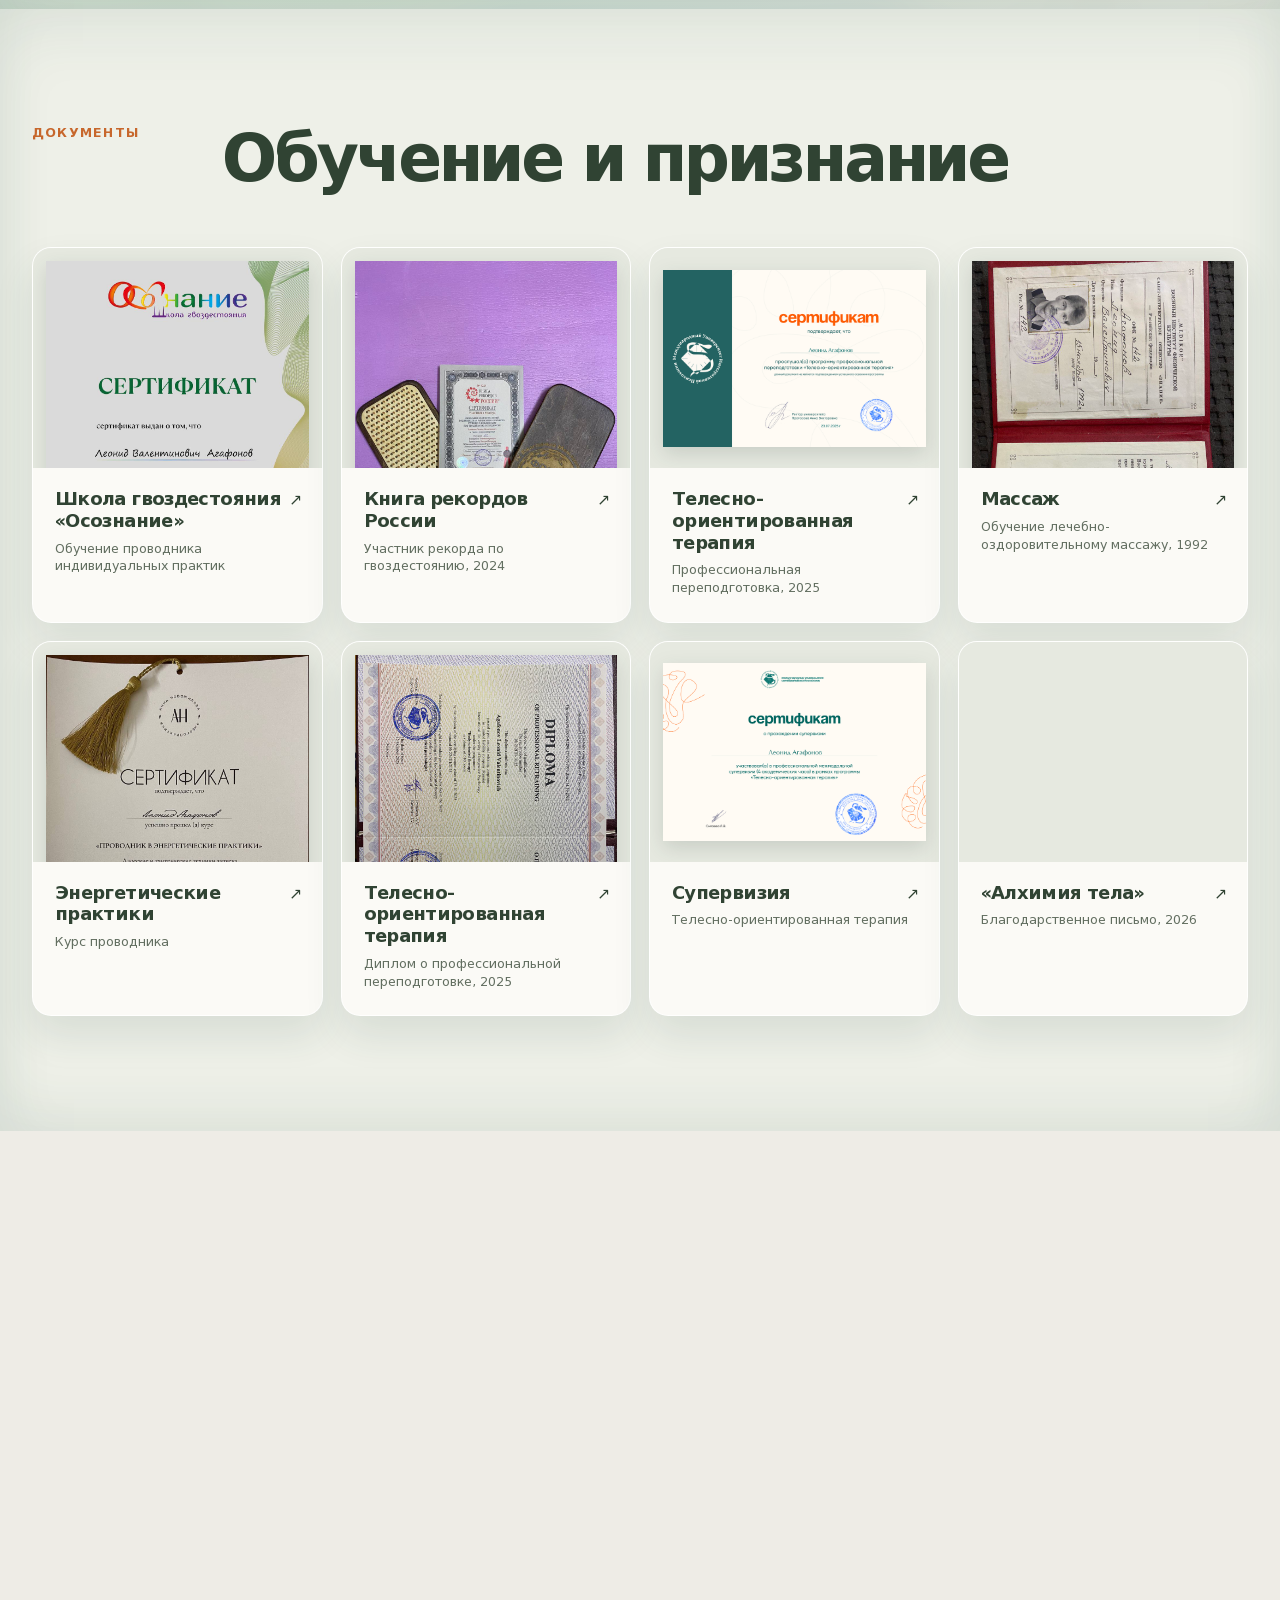
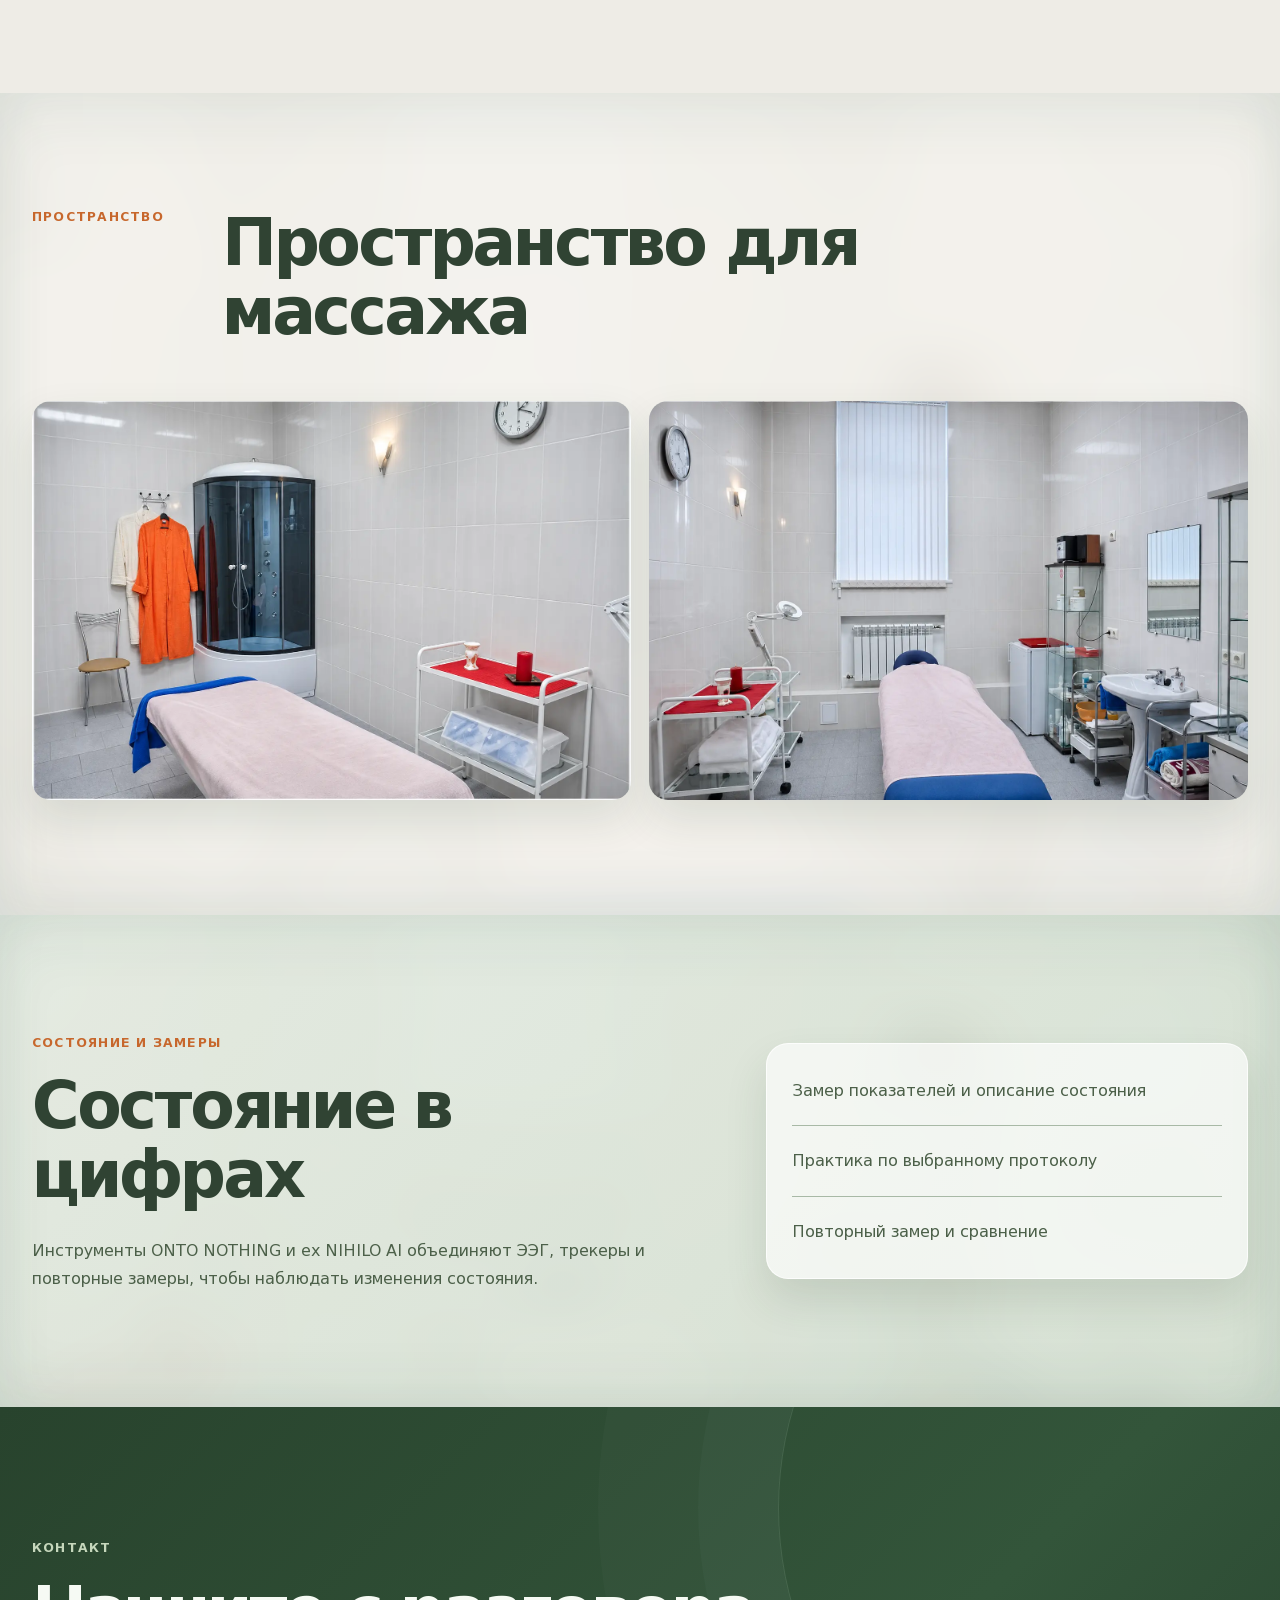
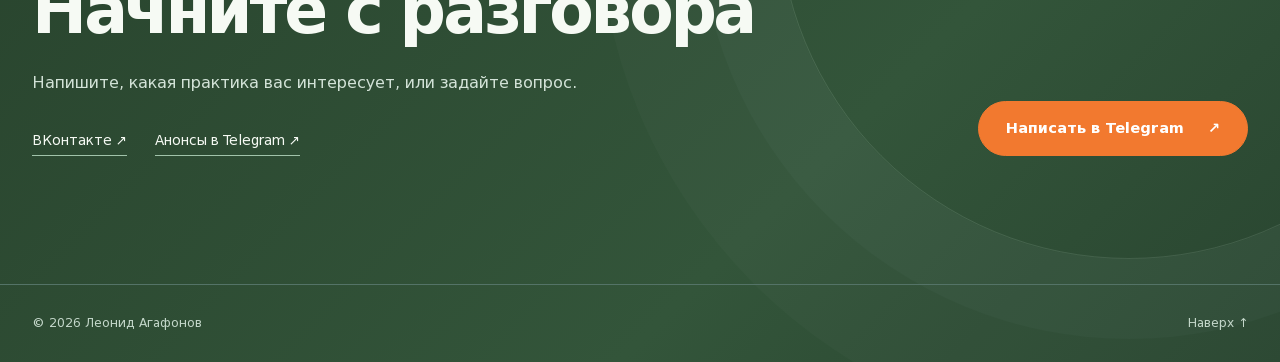
==== commit f453fd63: "Fix hero background asset path on Pages" ====
--- a/index.html
+++ b/index.html
@@ -21,7 +21,7 @@
     <a class="brand" href="#top" aria-label="На главную">Леонид Агафонов<span class="brand-mark" aria-hidden="true"></span></a>
   </div></header>
   <main id="main">
-    <section class="hero" id="top" aria-labelledby="hero-title" style="--hero-room:url('assets/hero-room.webp')">
+    <section class="hero" id="top" aria-labelledby="hero-title" style="--hero-room:url('../assets/hero-room.webp')">
       <div class="container hero-copy"><h1 id="hero-title">Массаж и практики<br><span>через тело</span></h1><p class="hero-lead">Авторский массаж, гвозди Садху и телесно-ориентированная терапия.</p></div>
       <div class="hero-gallery" aria-label="Навигация по сайту"><div class="gallery-track">
         <div class="gallery-stage"><a class="gallery-card gallery-practices" href="#formats"><img src="assets/sadhu-standing.webp" alt="" width="1024" height="1536" loading="lazy"><span class="gallery-label">Практики</span><span class="gallery-arrow" aria-hidden="true">↗</span></a></div>
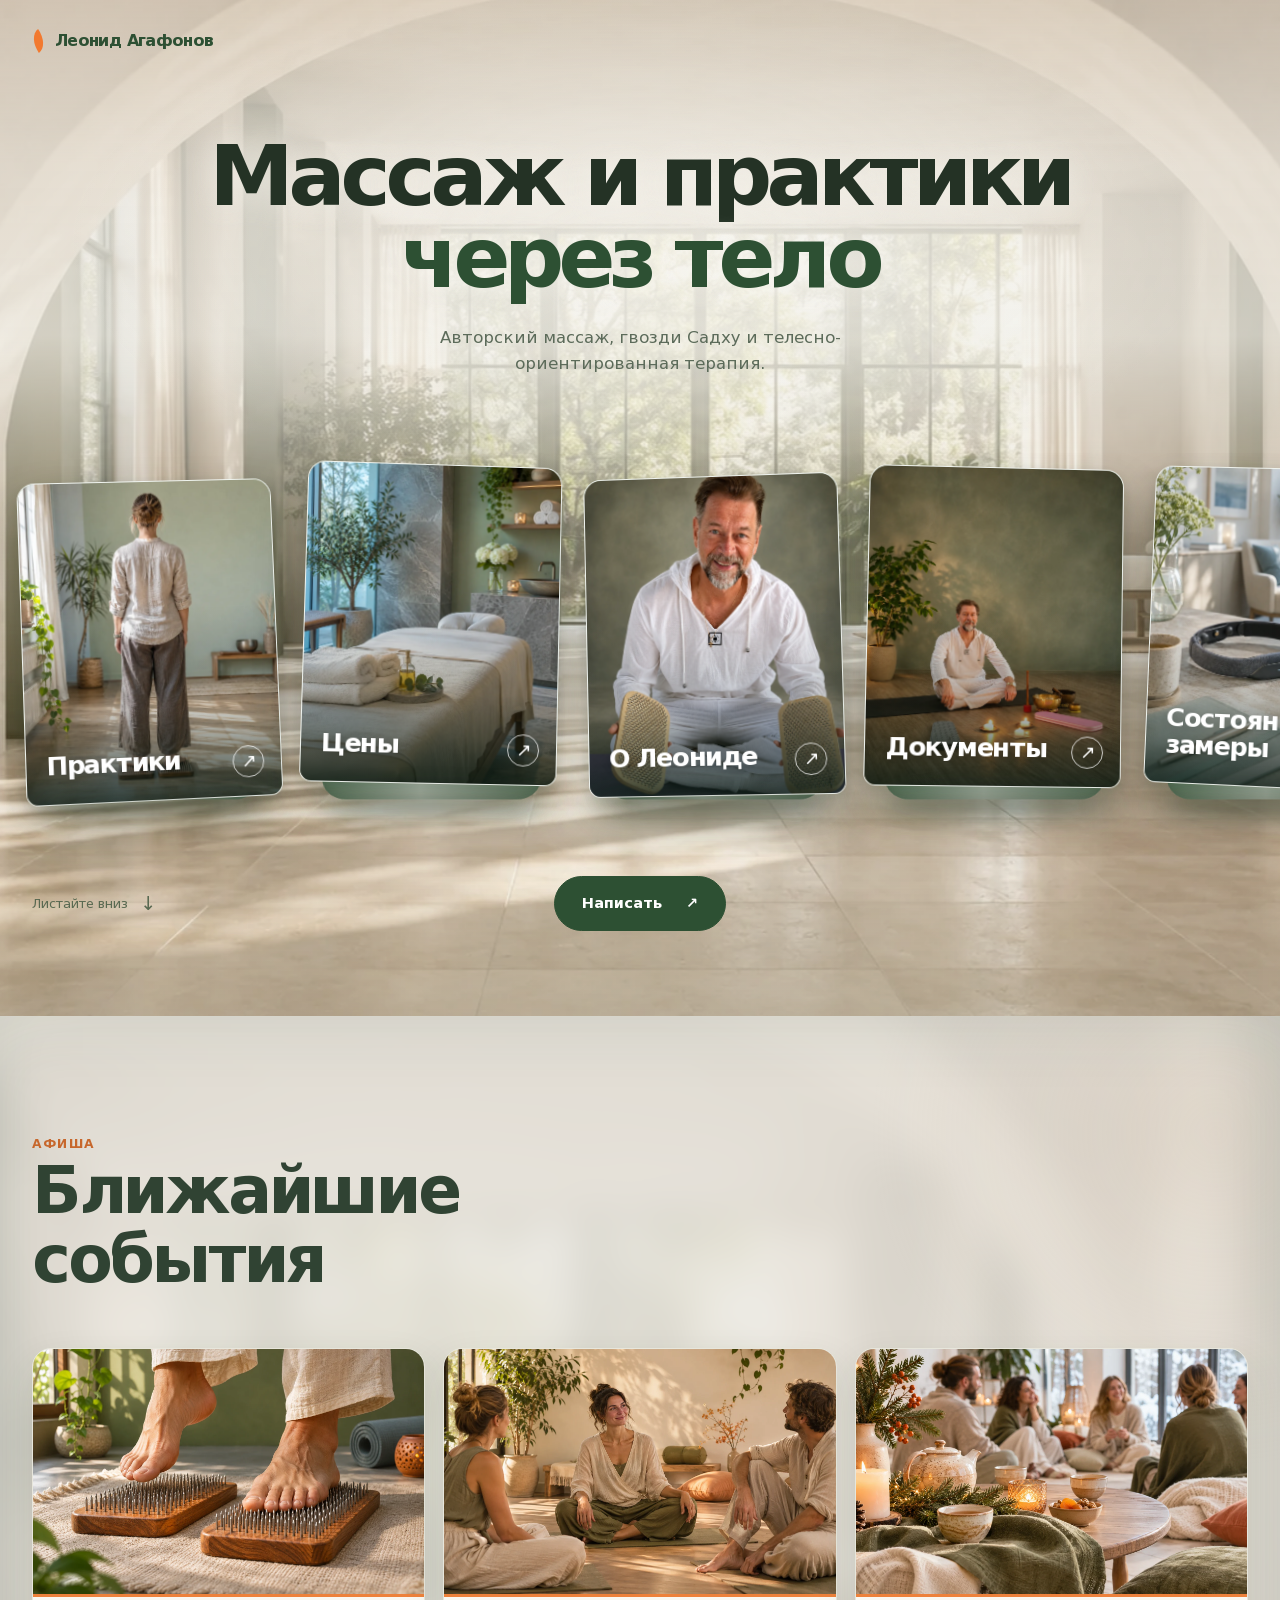
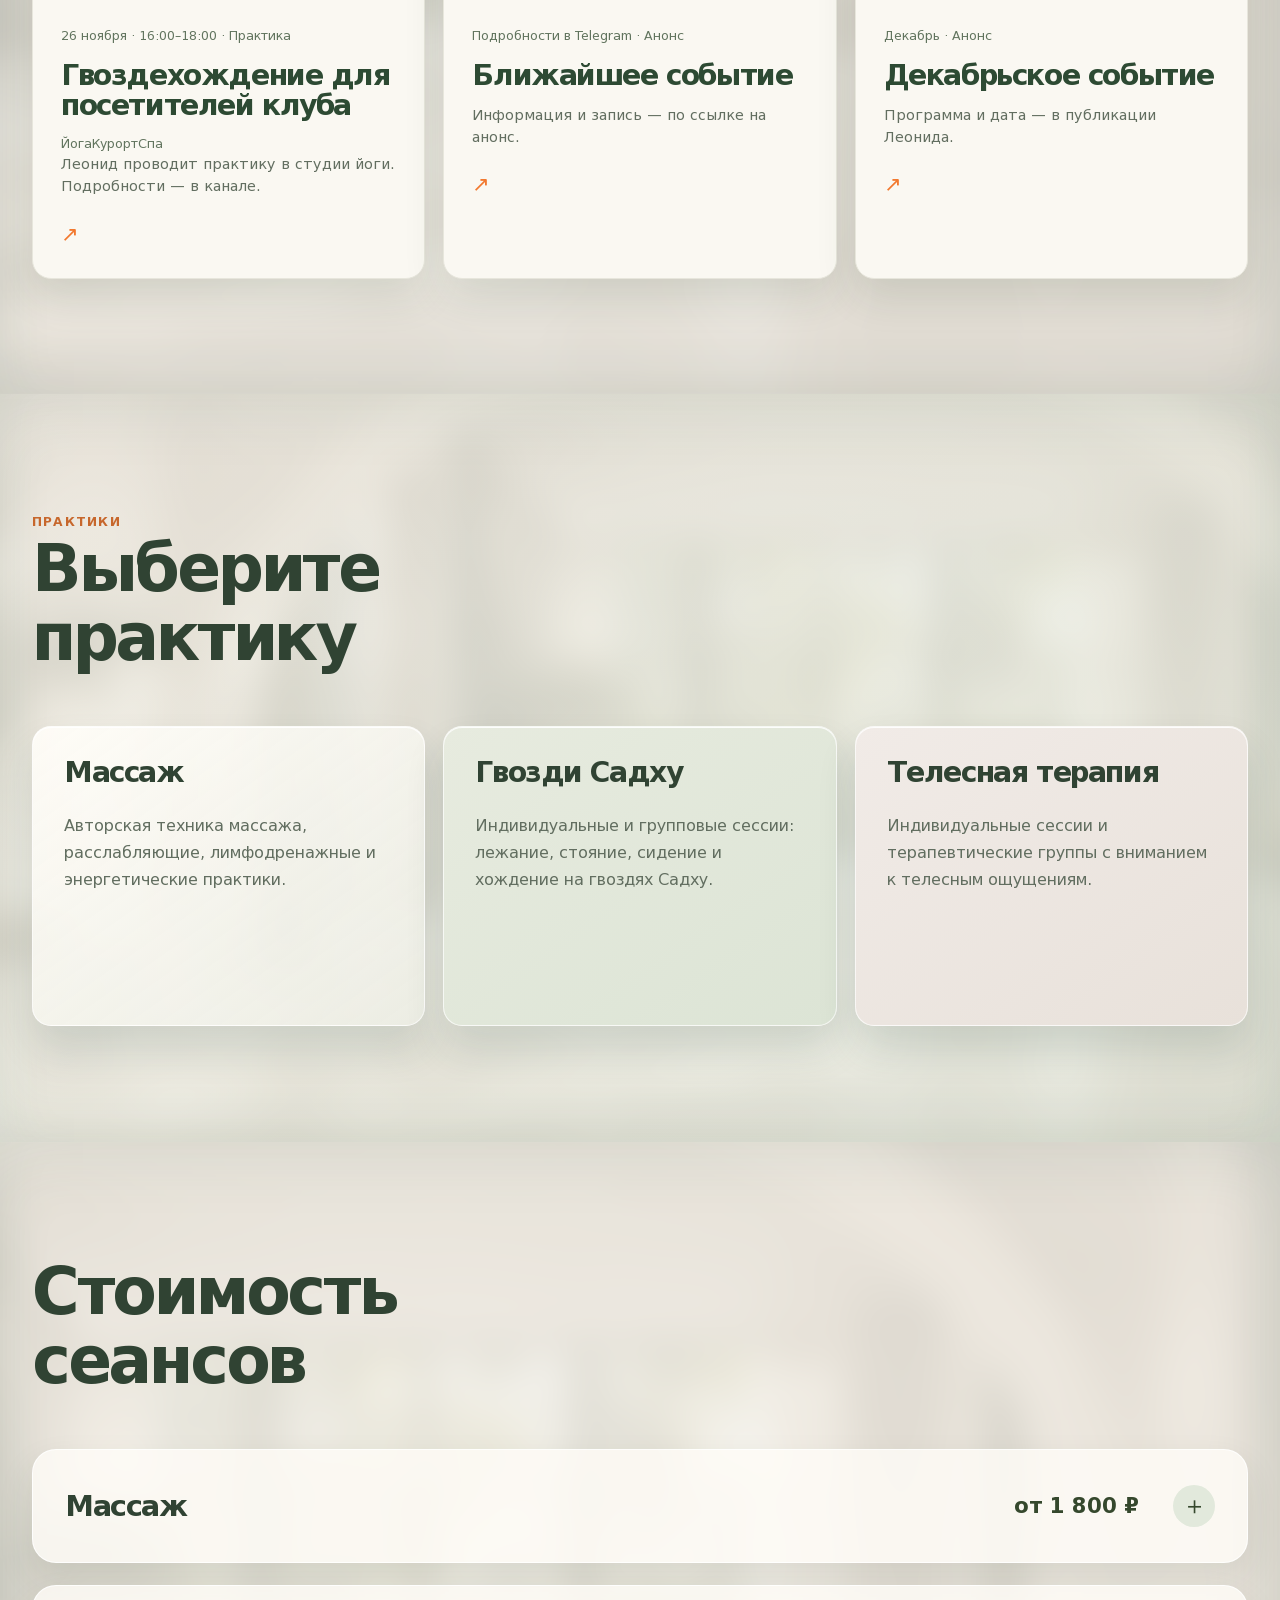
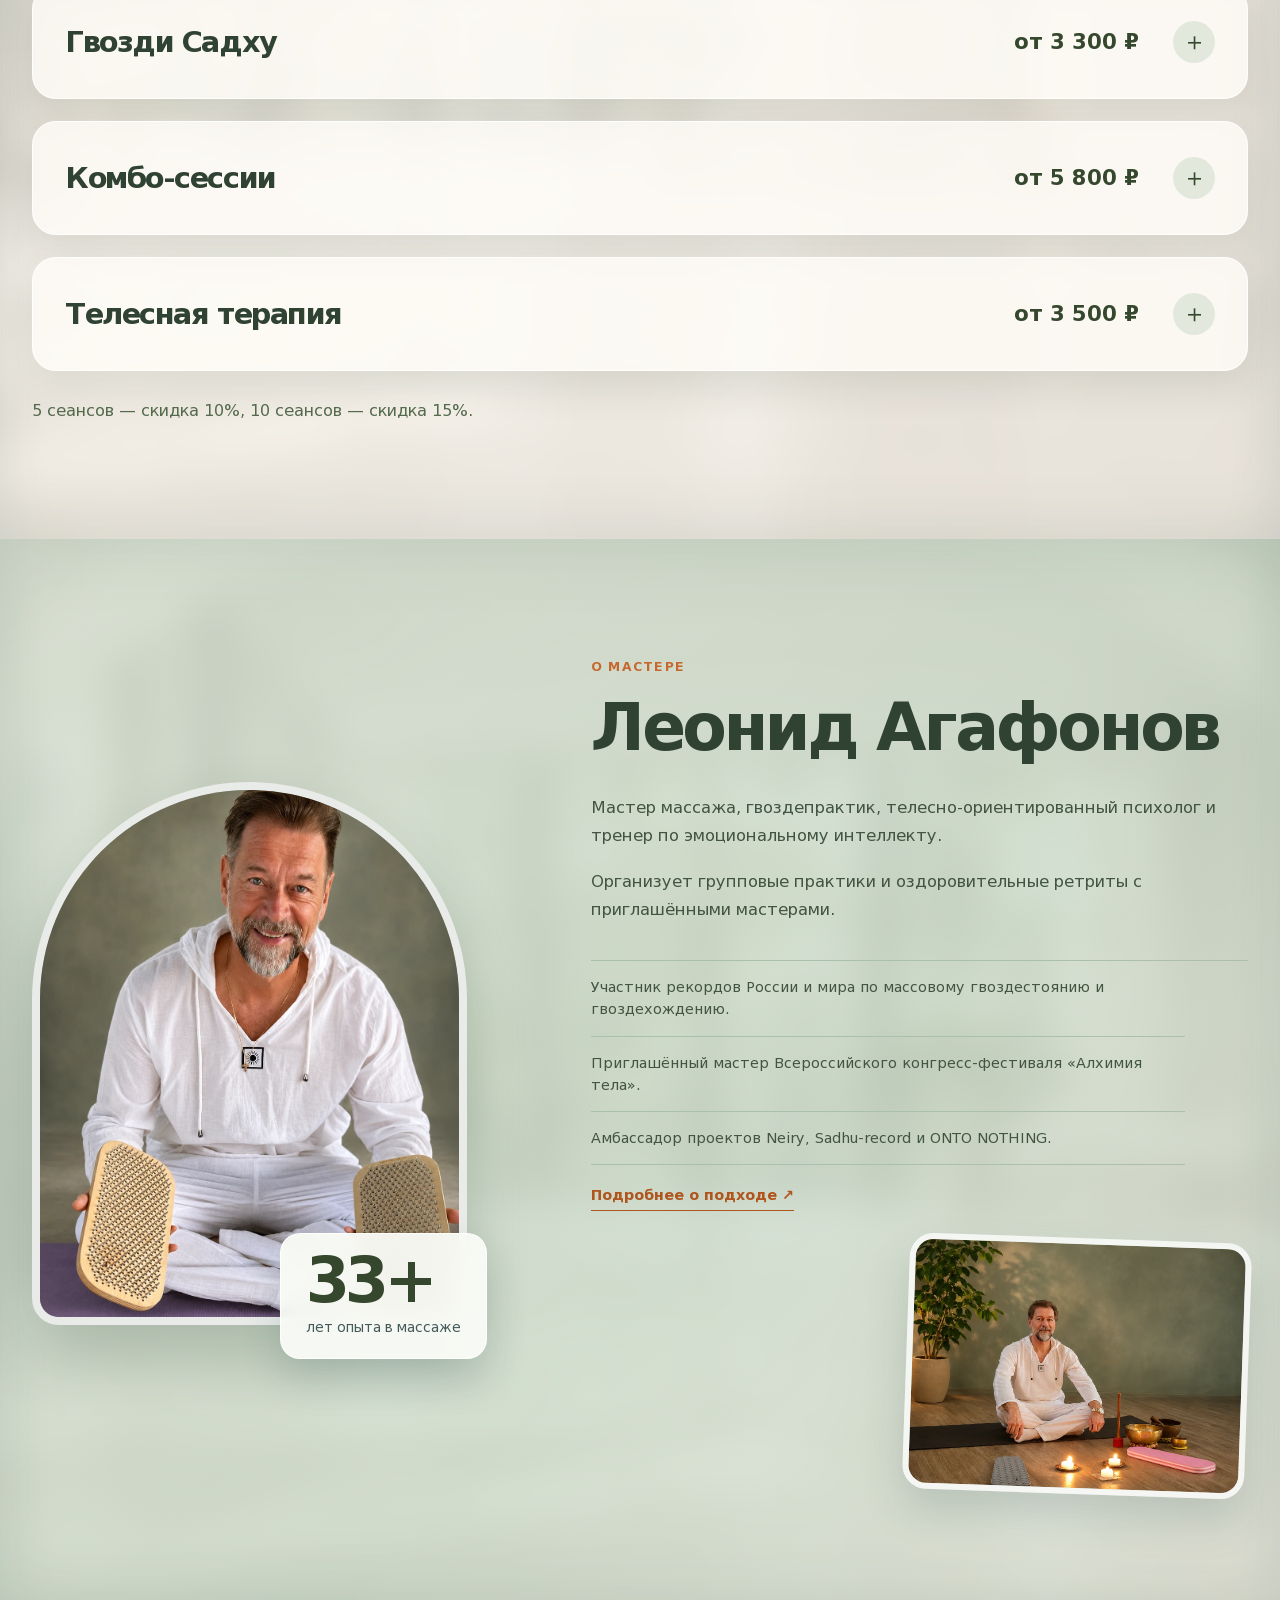
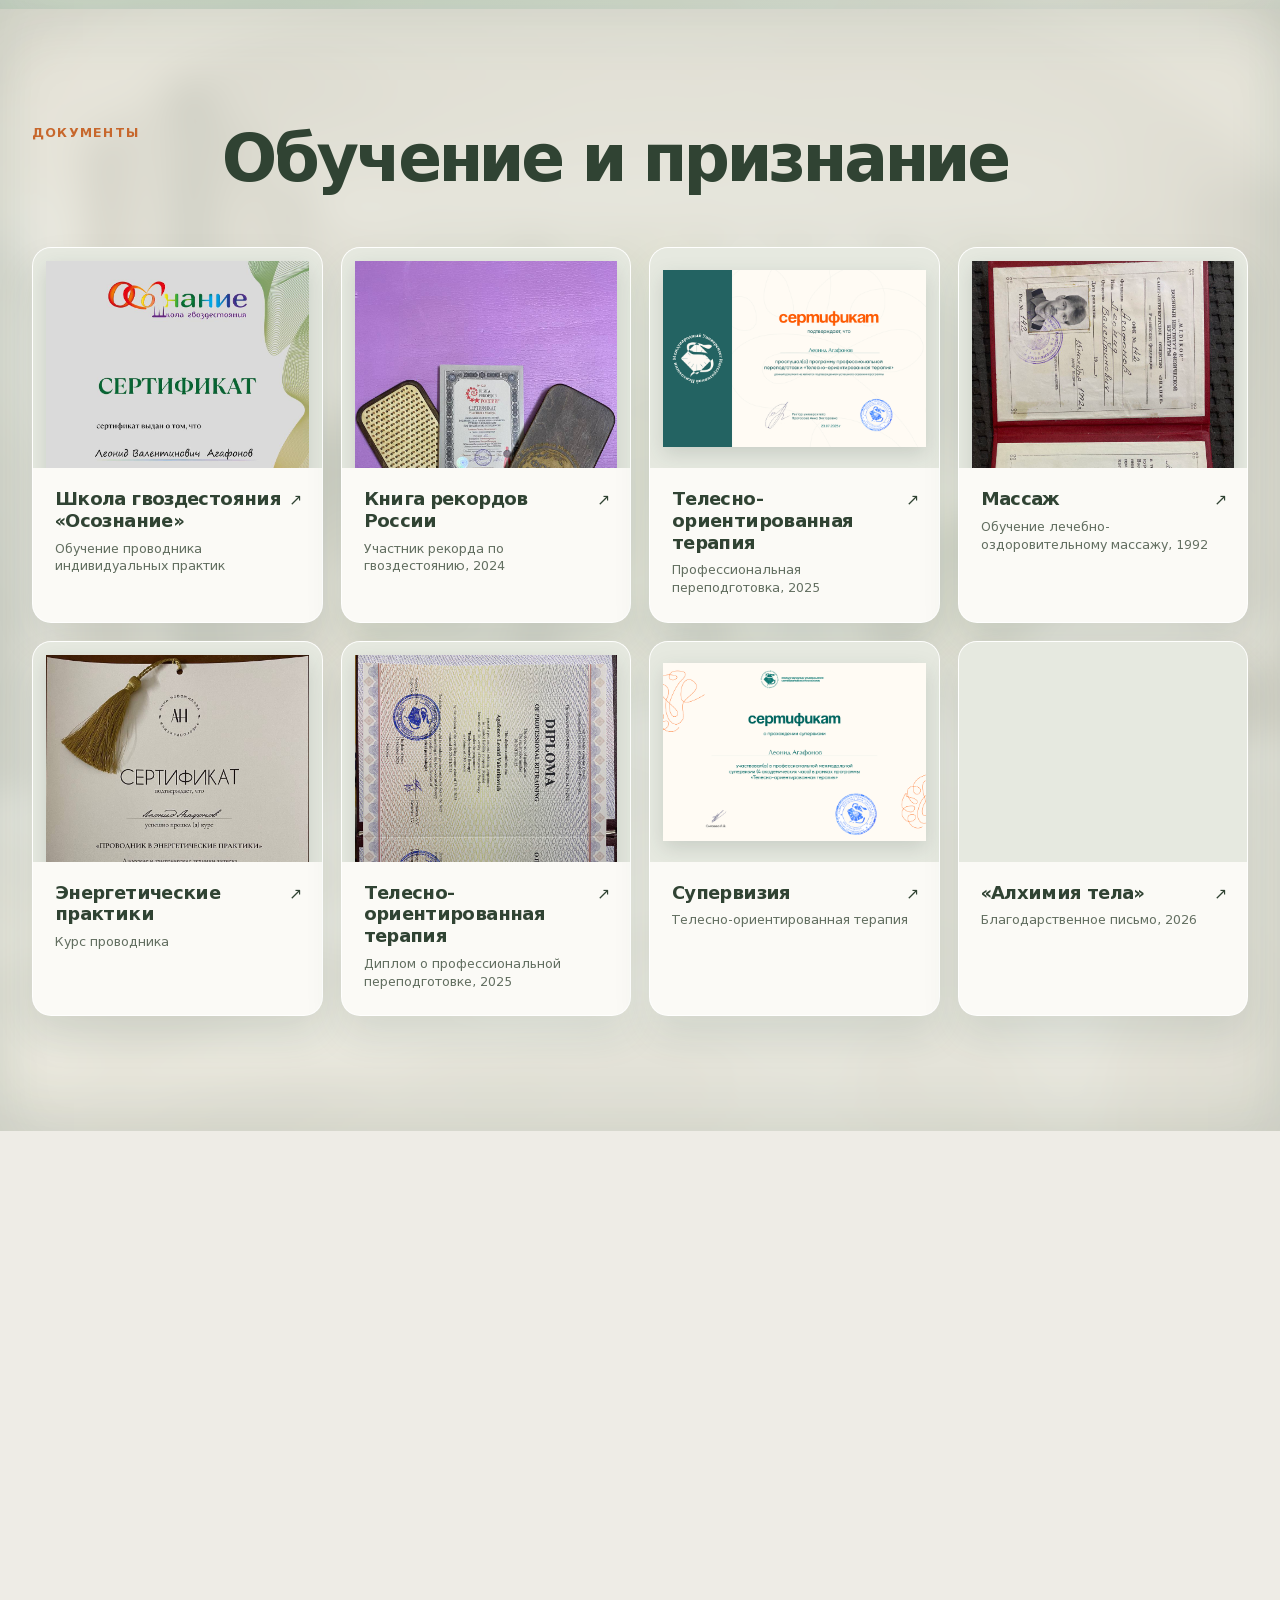
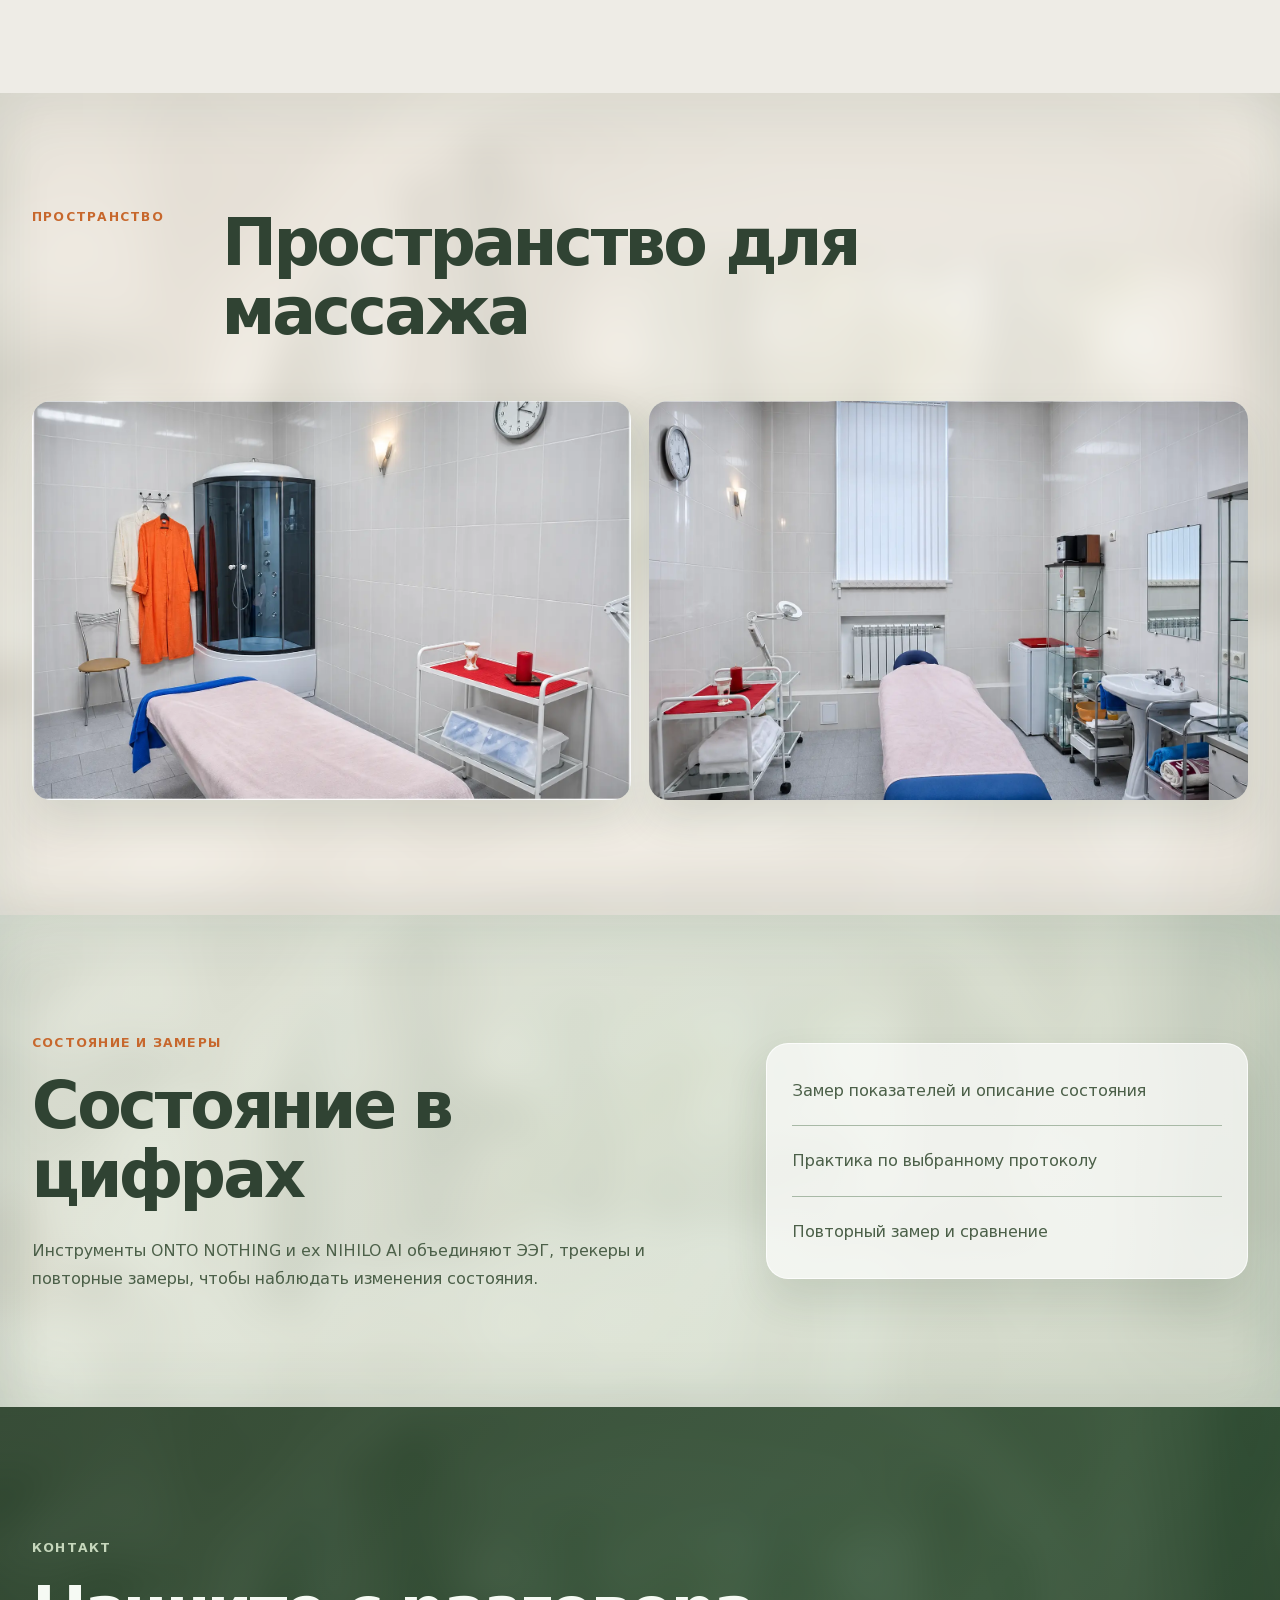
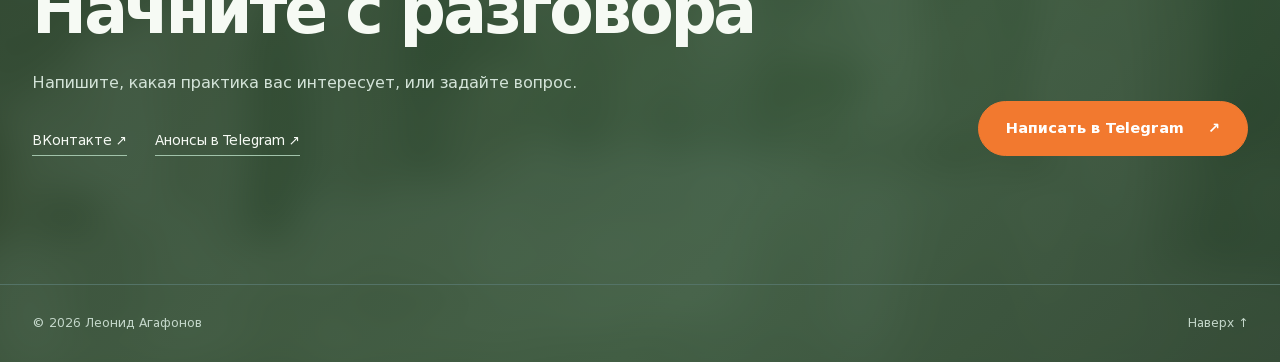
==== commit 0b60a460: "Add softly defocused room background to inner sections" ====
--- a/index.html
+++ b/index.html
@@ -13,15 +13,15 @@
   <meta property="og:image" content="https://ranhomer2010-sketch.github.io/Leonid/assets/leonid-sadhu-studio.webp">
   <link rel="preload" as="image" href="assets/leonid-sadhu-studio.webp">
   <link rel="preload" as="image" href="assets/hero-room.webp" fetchpriority="high">
-  <link rel="stylesheet" href="assets/site.css?v=20261106d">
+  <link rel="stylesheet" href="assets/site.css?v=20261106e">
 </head>
-<body>
+<body style="--site-room:url('../assets/hero-room.webp')">
   <a class="skip" href="#main">К содержанию</a>
   <header class="site-header"><div class="container header-inner">
     <a class="brand" href="#top" aria-label="На главную">Леонид Агафонов<span class="brand-mark" aria-hidden="true"></span></a>
   </div></header>
   <main id="main">
-    <section class="hero" id="top" aria-labelledby="hero-title" style="--hero-room:url('../assets/hero-room.webp')">
+    <section class="hero" id="top" aria-labelledby="hero-title">
       <div class="container hero-copy"><h1 id="hero-title">Массаж и практики<br><span>через тело</span></h1><p class="hero-lead">Авторский массаж, гвозди Садху и телесно-ориентированная терапия.</p></div>
       <div class="hero-gallery" aria-label="Навигация по сайту"><div class="gallery-track">
         <div class="gallery-stage"><a class="gallery-card gallery-practices" href="#formats"><img src="assets/sadhu-standing.webp" alt="" width="1024" height="1536" loading="lazy"><span class="gallery-label">Практики</span><span class="gallery-arrow" aria-hidden="true">↗</span></a></div>
--- a/assets/site.css
+++ b/assets/site.css
@@ -135,9 +135,18 @@
 
 /* An architectural room gives the navigation a real sense of depth. */
 .hero{background:#e9e8df;min-height:830px}
-.hero::before{inset:0;background:var(--hero-room) center 49%/cover no-repeat;opacity:1;filter:saturate(.83) contrast(.97);transform:scale(1.012)}
+.hero::before{inset:0;background:var(--site-room) center 49%/cover no-repeat;opacity:1;filter:saturate(.83) contrast(.97);transform:scale(1.012)}
 .hero::after{inset:0;left:0;top:0;bottom:0;width:auto;height:auto;transform:none;border-radius:0;filter:none;background:radial-gradient(ellipse 45% 25% at 50% 24%,rgba(249,247,241,.5),transparent 100%),linear-gradient(180deg,rgba(242,240,233,.55) 0%,rgba(242,240,233,.76) 16%,rgba(240,239,232,.8) 33%,rgba(238,238,229,.32) 53%,rgba(230,233,222,.06) 76%,rgba(219,226,212,.26) 100%)}
 .hero-copy{z-index:2}.hero h1{text-shadow:0 3px 30px rgba(249,247,240,.6)}
 .hero-gallery{margin-top:76px}.gallery-card{box-shadow:0 26px 48px rgba(25,44,31,.28),0 5px 14px rgba(25,44,31,.13)}.gallery-card:hover{box-shadow:0 33px 58px rgba(25,44,31,.32)}
 @media(max-width:720px){.hero{min-height:0}.hero::before{background-position:49% center}.hero::after{background:linear-gradient(180deg,rgba(244,242,235,.8) 0%,rgba(242,240,233,.82) 32%,rgba(233,235,223,.46) 64%,rgba(225,232,217,.4) 100%)}.hero-gallery{margin-top:54px}}
 @media(prefers-reduced-motion:no-preference){.hero::before{animation:roomSettle 1.5s cubic-bezier(.18,.7,.22,1) both}@keyframes roomSettle{from{transform:scale(1.06)}to{transform:scale(1.012)}}}
+
+/* The same room continues softly out of focus behind the remaining sections. */
+.section{overflow:hidden}
+.section::before{content:'';position:absolute;inset:-28px;z-index:0;background:var(--site-room) center 50%/cover no-repeat;filter:blur(19px) saturate(.7);opacity:.17;transform:scale(1.035);pointer-events:none}
+.services::before,.studio::before{background-position:25% center}
+.upcoming::before,.price-list::before,.reviews::before{background-position:75% center}
+.about::before,.neuro::before{opacity:.13}
+.contact::before{inset:-28px;width:auto;height:auto;right:-28px;top:-28px;border:0;border-radius:0;box-shadow:none;background:var(--site-room) center 50%/cover no-repeat;filter:blur(19px) saturate(.6);opacity:.12;transform:scale(1.035);pointer-events:none}
+.contact-panel,footer{z-index:1}
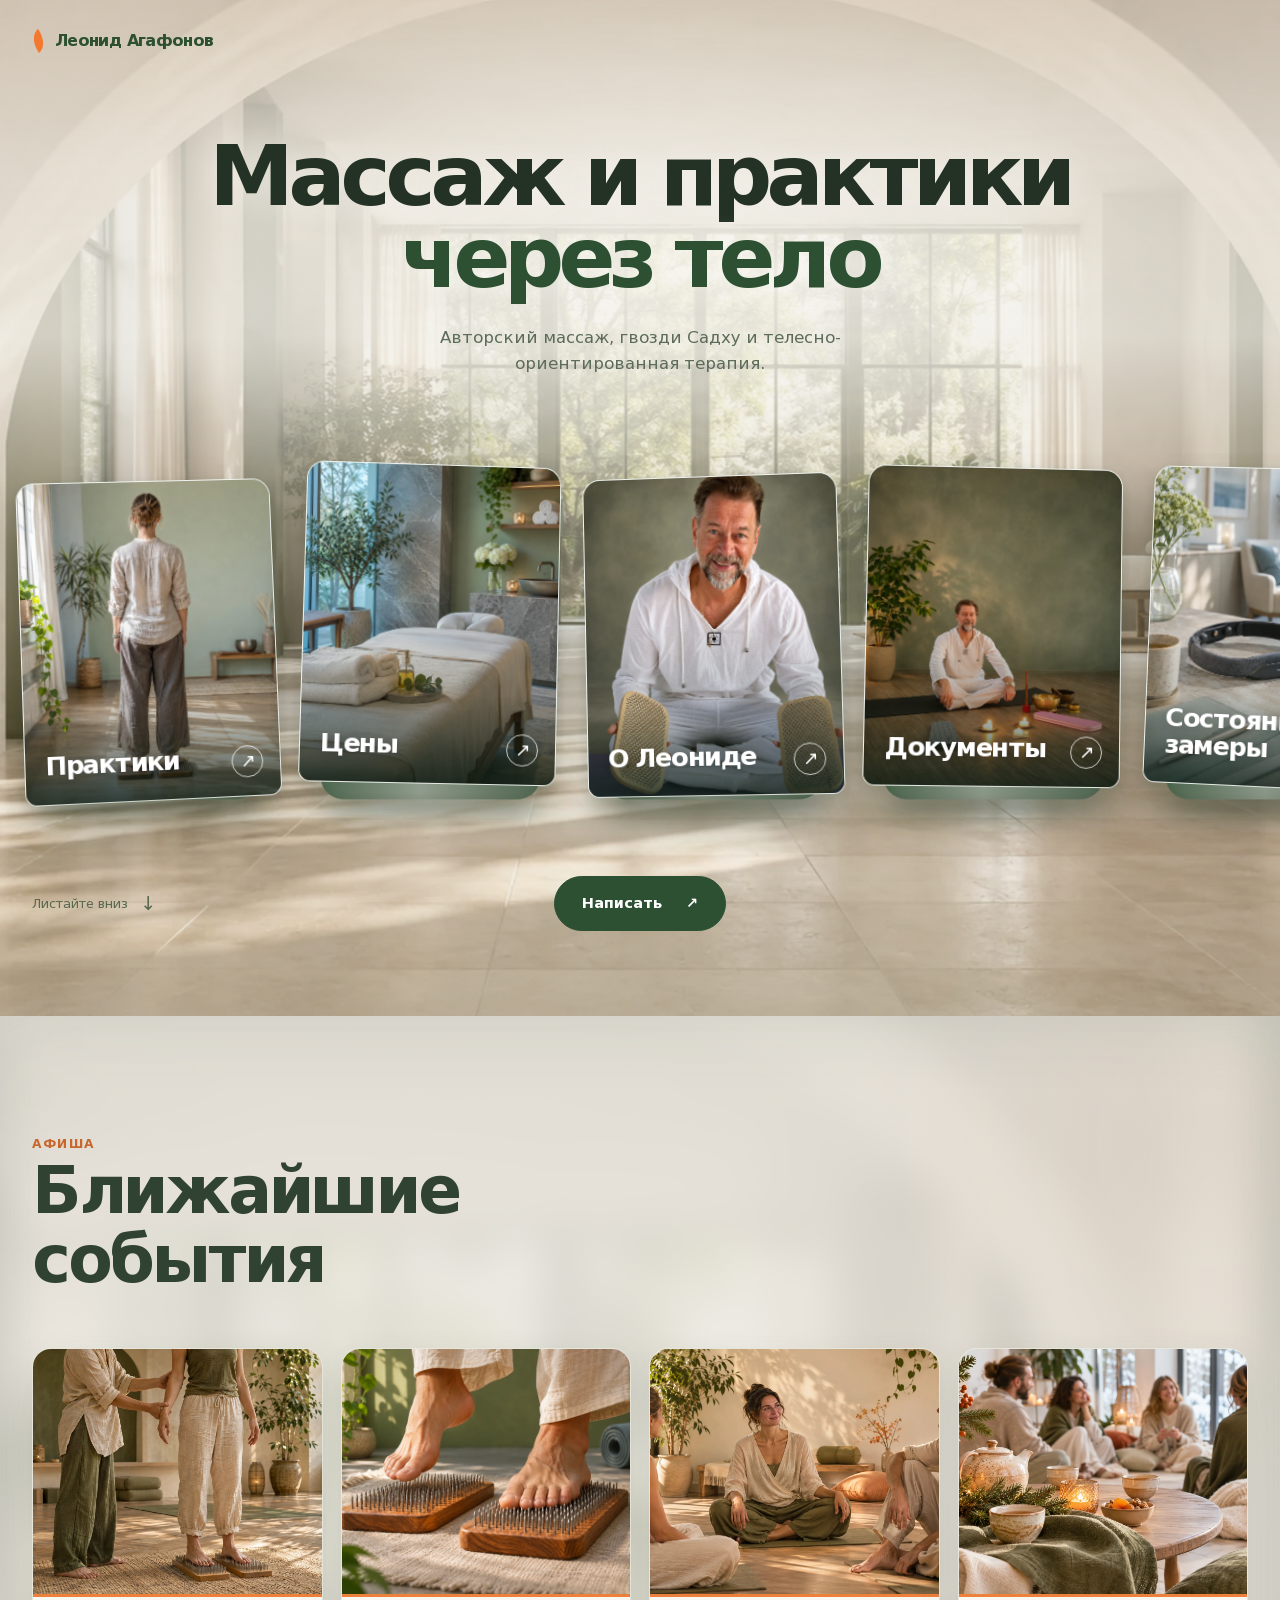
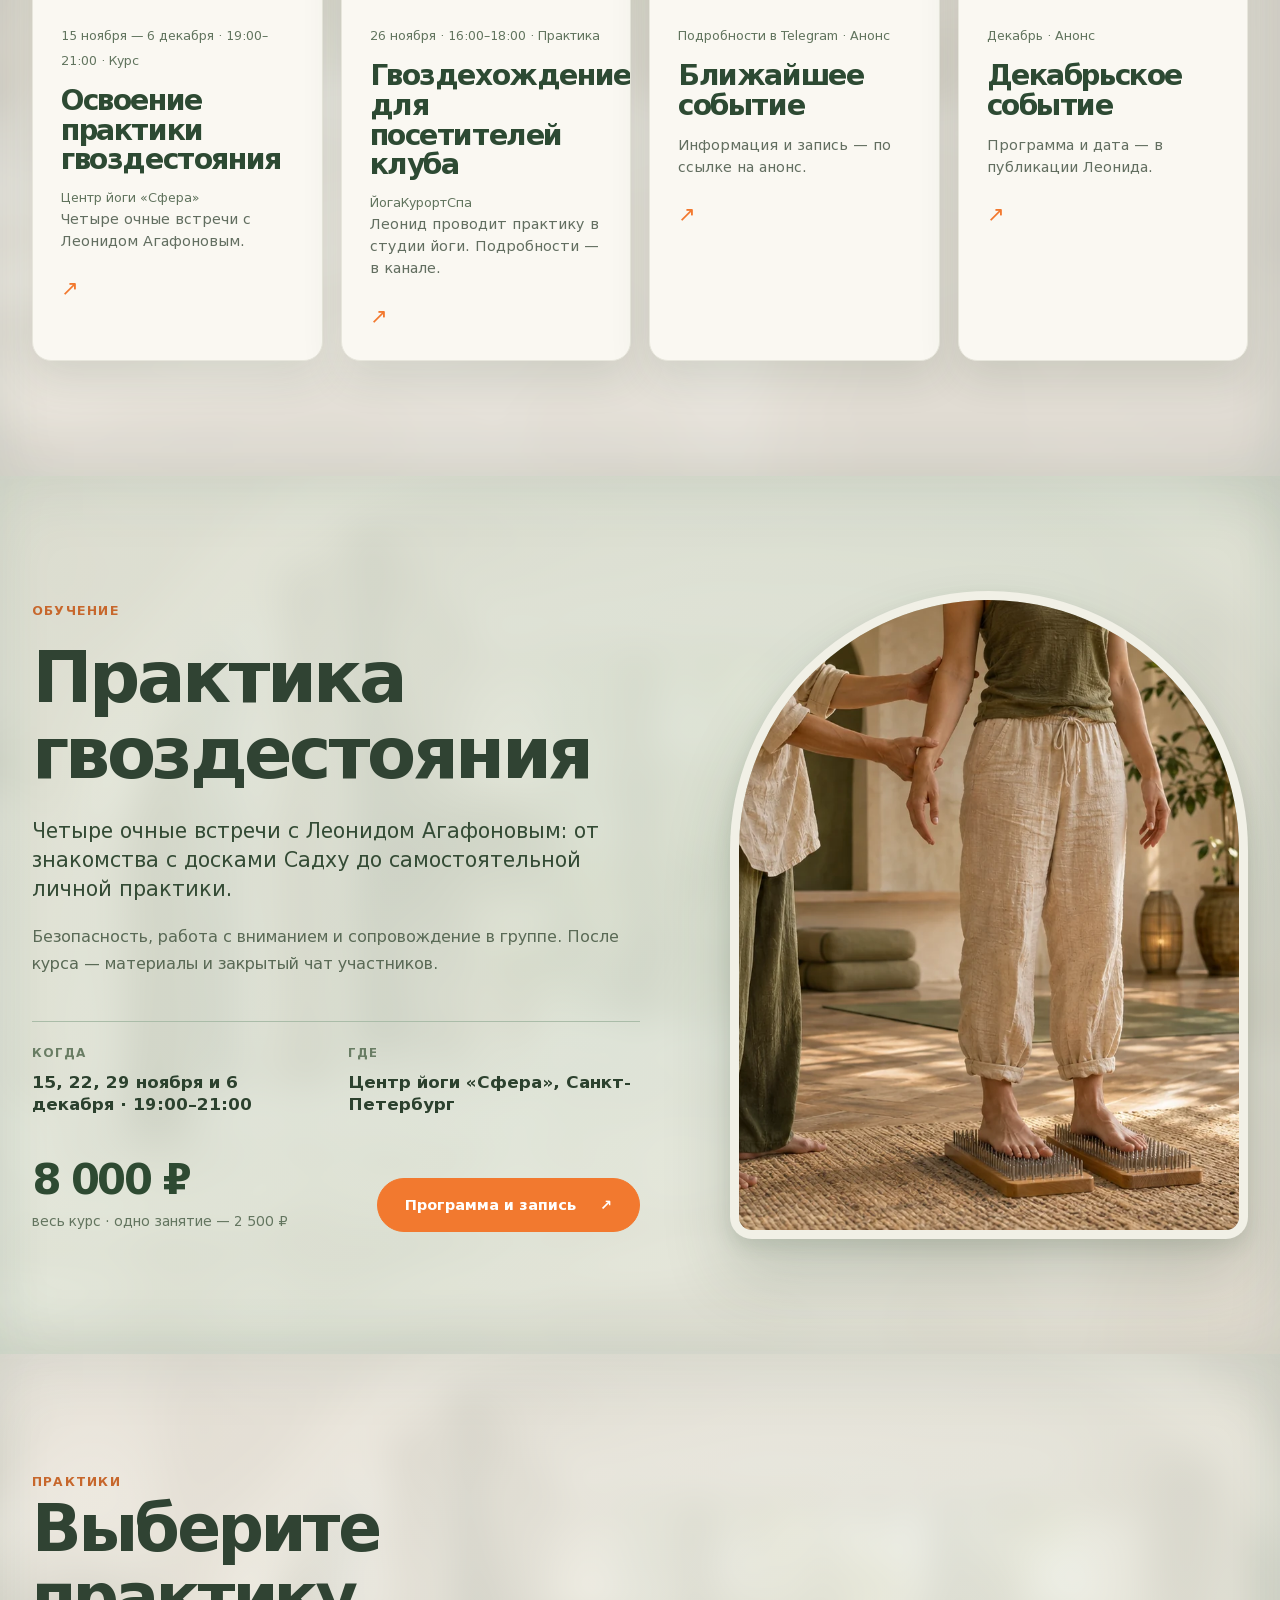
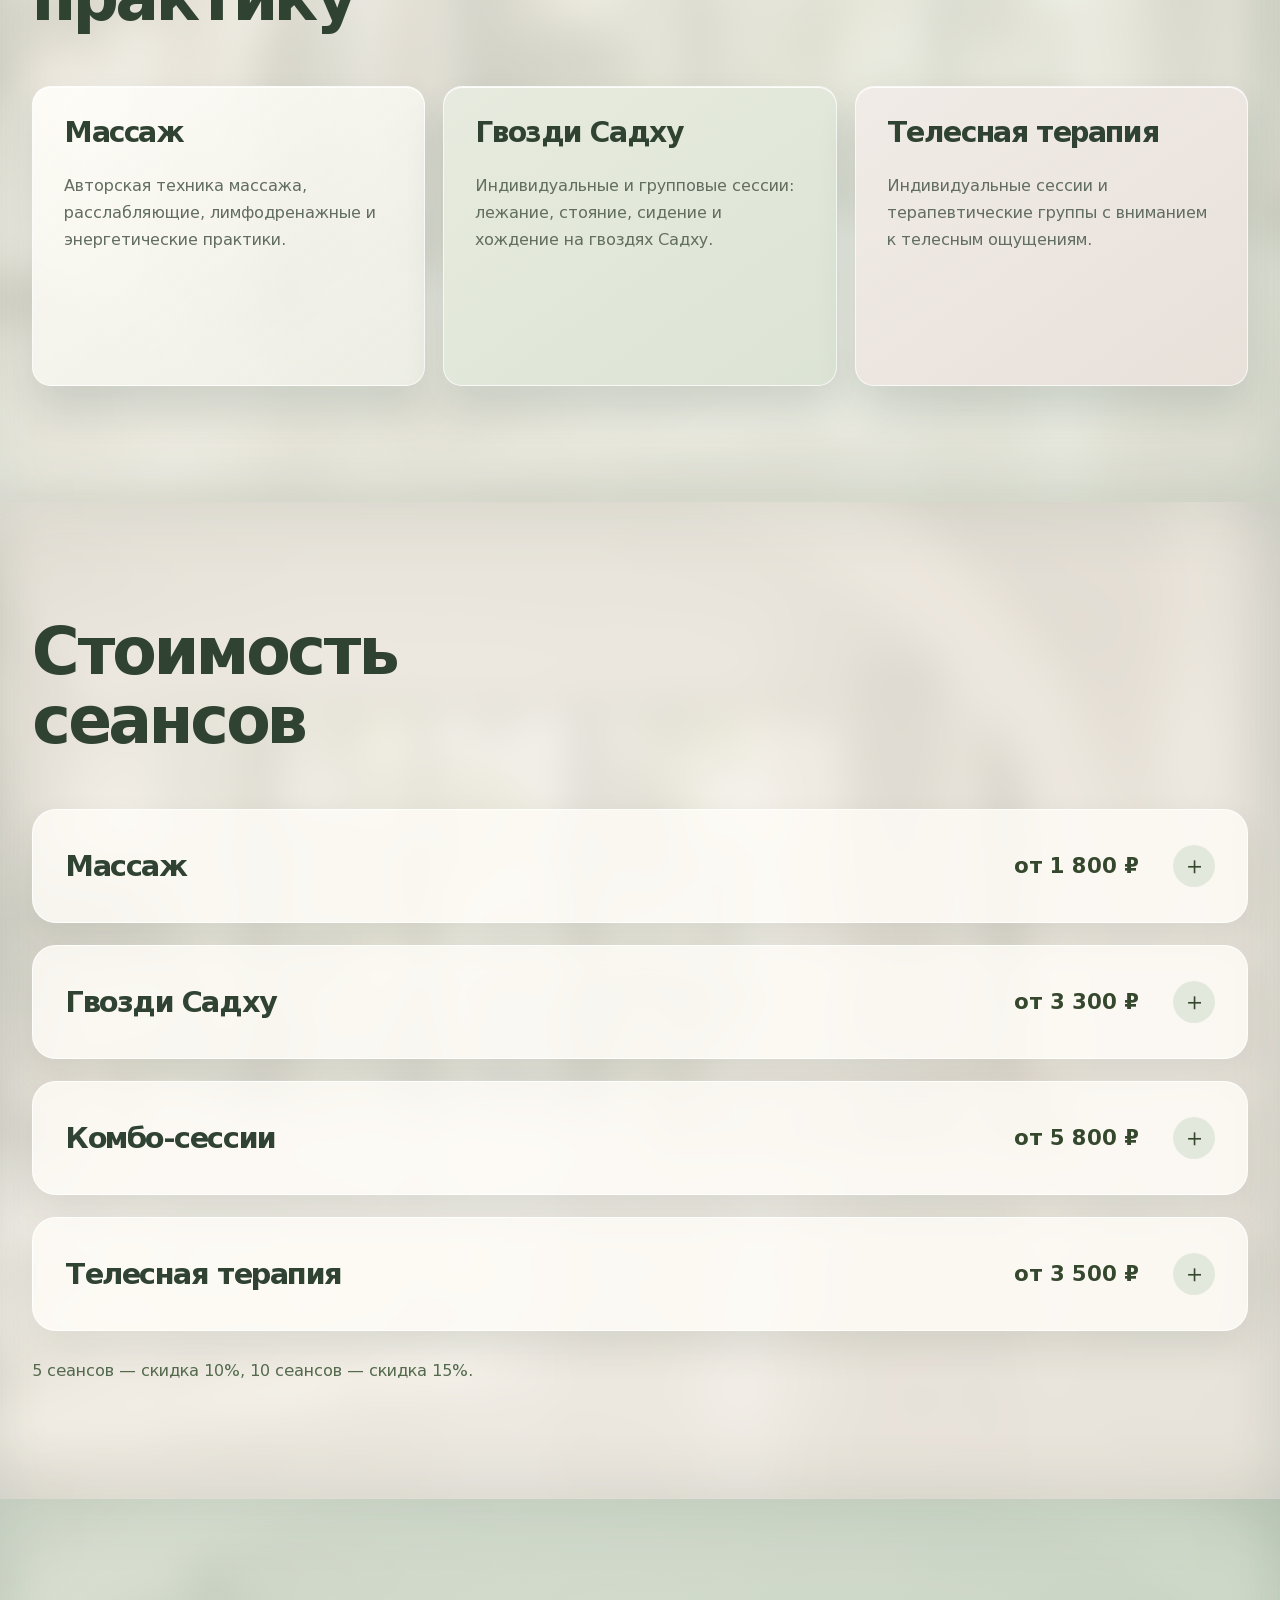
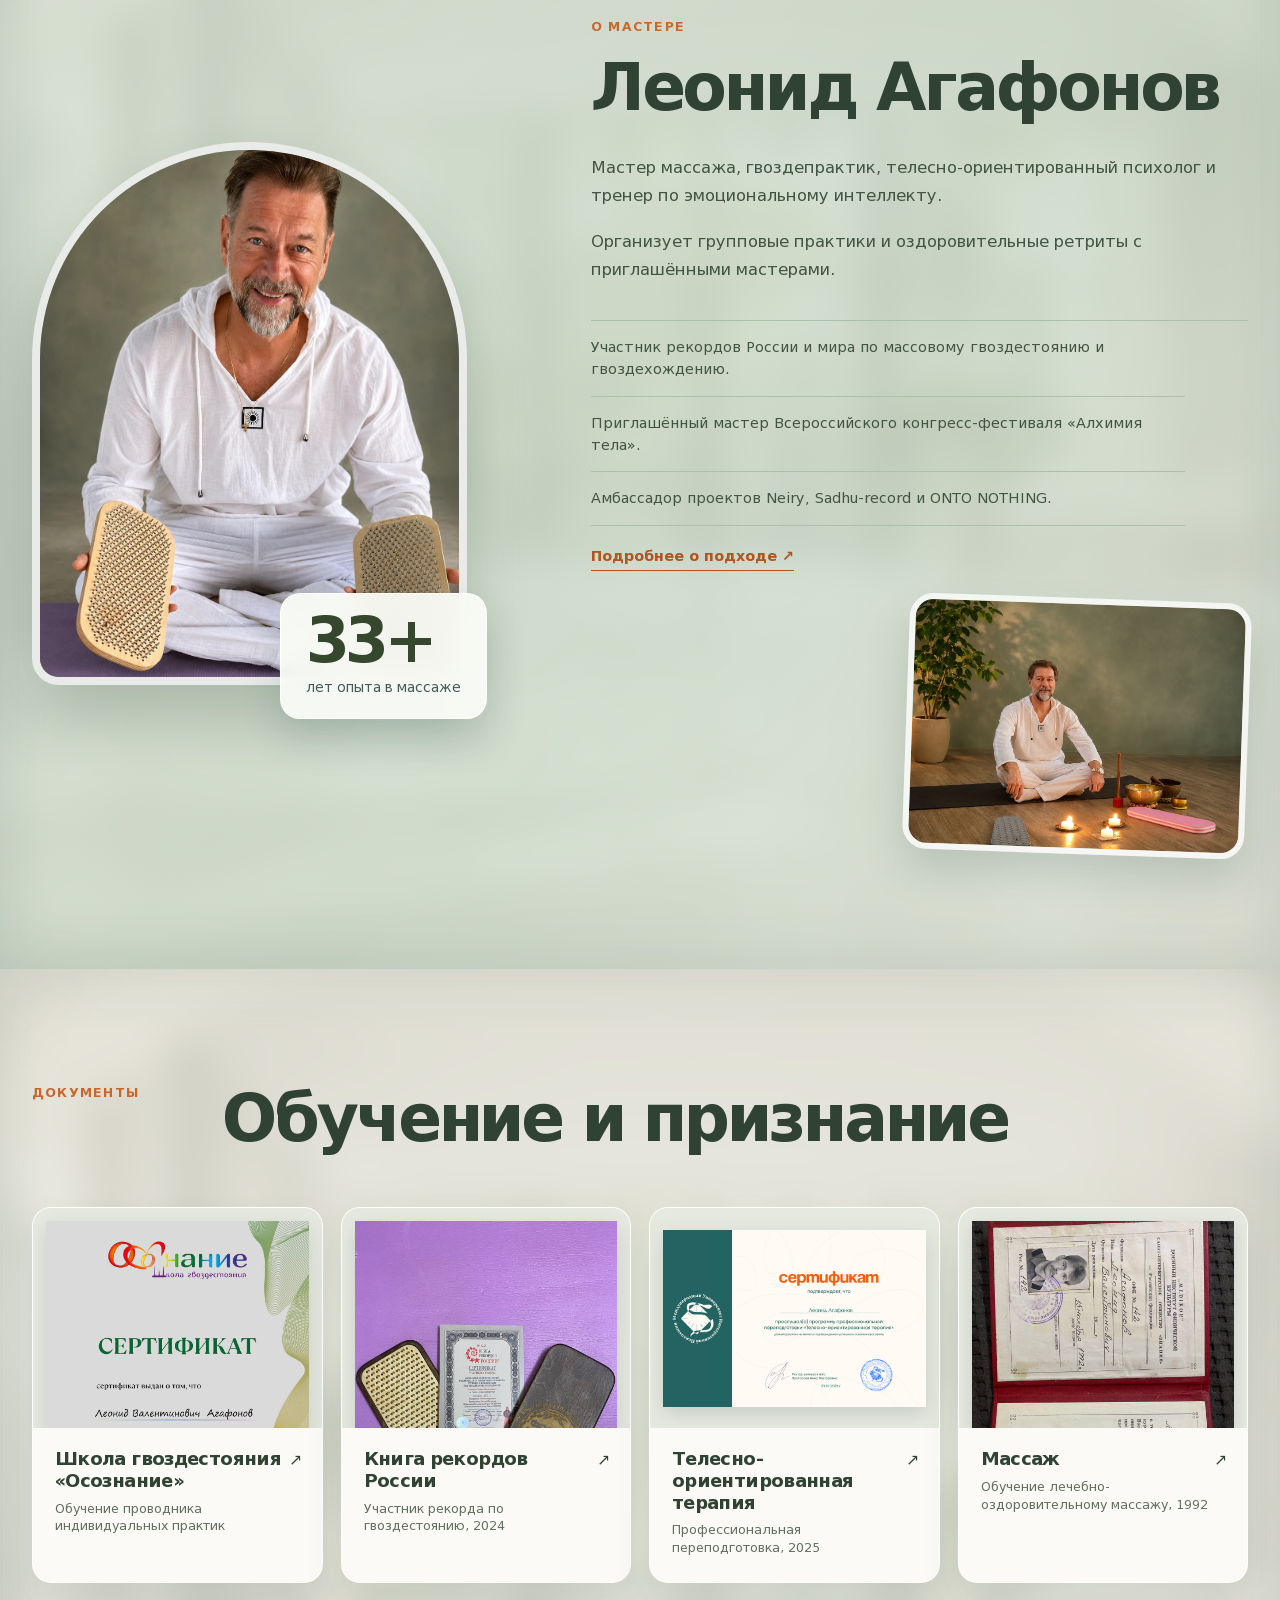
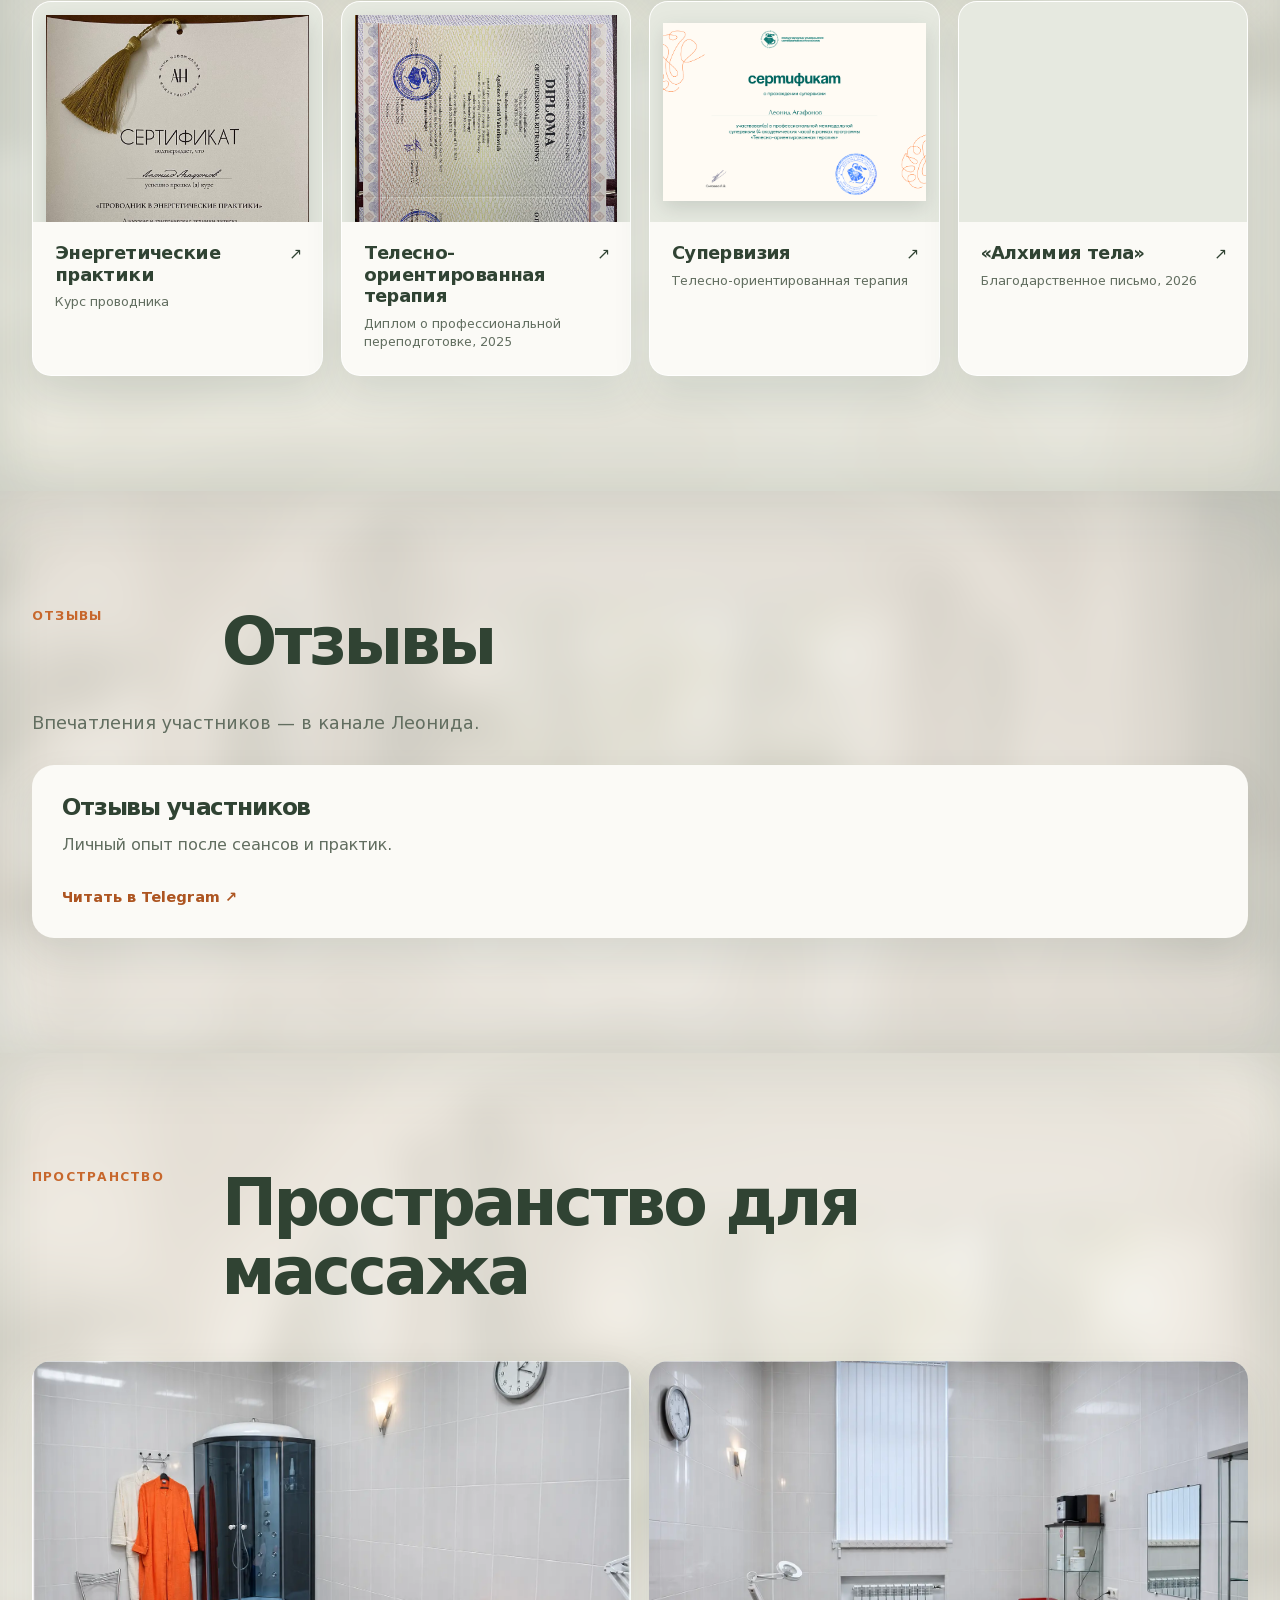
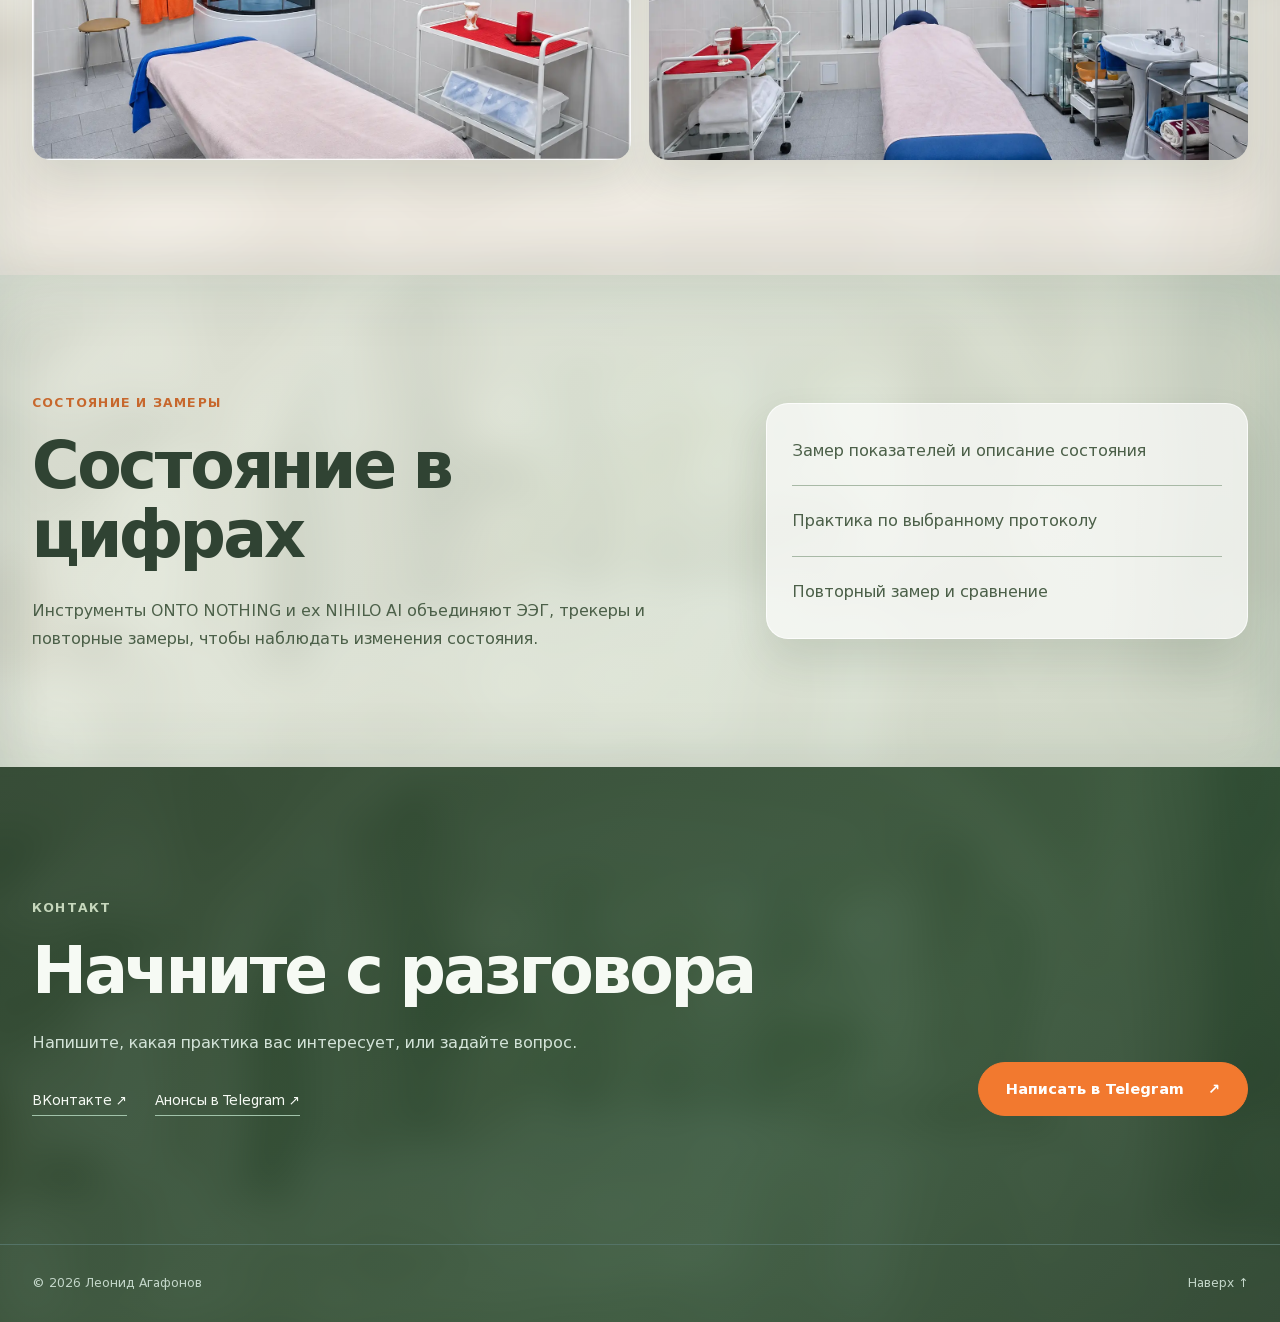
==== commit a889d5f9: "Add Sadhu training course and editable course feature" ====
--- a/index.html
+++ b/index.html
@@ -13,7 +13,7 @@
   <meta property="og:image" content="https://ranhomer2010-sketch.github.io/Leonid/assets/leonid-sadhu-studio.webp">
   <link rel="preload" as="image" href="assets/leonid-sadhu-studio.webp">
   <link rel="preload" as="image" href="assets/hero-room.webp" fetchpriority="high">
-  <link rel="stylesheet" href="assets/site.css?v=20261106e">
+  <link rel="stylesheet" href="assets/site.css?v=20261111a">
 </head>
 <body style="--site-room:url('../assets/hero-room.webp')">
   <a class="skip" href="#main">К содержанию</a>
@@ -29,14 +29,17 @@
         <div class="gallery-stage stage-about"><a class="gallery-card gallery-about" href="#about"><img src="assets/leonid-sadhu-studio.webp" alt="" width="1638" height="2048" fetchpriority="high"><span class="gallery-label">О Леониде</span><span class="gallery-arrow" aria-hidden="true">↗</span></a></div>
         <div class="gallery-stage"><a class="gallery-card gallery-credentials" href="#credentials"><img src="assets/leonid-practice-studio.webp" alt="" loading="lazy"><span class="gallery-label">Документы</span><span class="gallery-arrow" aria-hidden="true">↗</span></a></div>
         <div class="gallery-stage"><a class="gallery-card gallery-neuro" href="#neuro"><img src="assets/state-measurement.webp" alt="" width="1024" height="1536" loading="lazy"><span class="gallery-label">Состояние и замеры</span><span class="gallery-arrow" aria-hidden="true">↗</span></a></div>
-        <div class="gallery-stage"><a class="gallery-card gallery-event" href="https://t.me/gvozdisadhu_leon33aga" target="_blank" rel="noopener noreferrer"><img src="assets/event-yoga-nails.webp" alt="" loading="lazy"><span class="gallery-label">Ближайшие события</span><span class="gallery-event-title">Гвоздехождение для посетителей клуба</span><span class="gallery-arrow" aria-hidden="true">↗</span></a></div>
+        <div class="gallery-stage"><a class="gallery-card gallery-course" href="#course"><img src="assets/course-sadhu.webp" alt="" width="1200" height="676" loading="lazy"><span class="gallery-label">Курс обучения</span><span class="gallery-arrow" aria-hidden="true">↗</span></a></div>
+        <div class="gallery-stage"><a class="gallery-card gallery-event" href="https://edu.yogasfera.ru/mastering-the-practice-of-nails" target="_blank" rel="noopener noreferrer"><img src="assets/course-sadhu.webp" alt="" loading="lazy"><span class="gallery-label">Ближайшие события</span><span class="gallery-event-title">Освоение практики гвоздестояния</span><span class="gallery-arrow" aria-hidden="true">↗</span></a></div>
         <div class="gallery-stage"><a class="gallery-card gallery-contact" href="#contact"><img src="assets/cabinet-editorial-2.webp" alt="" width="1536" height="1024" loading="lazy"><span class="gallery-label">Контакты</span><span class="gallery-arrow" aria-hidden="true">↗</span></a></div>
       </div></div>
       <div class="hero-bottom container"><a class="hero-scroll" href="#formats">Листайте вниз <span aria-hidden="true">↓</span></a><a class="button hero-cta" href="https://t.me/Leoni_aga33" target="_blank" rel="noopener noreferrer">Написать <span aria-hidden="true">↗</span></a></div>
     </section>
-    <section class="section upcoming reveal" id="upcoming" aria-labelledby="upcoming-title"><div class="container"><div class="section-head"><div><span class="section-index">Афиша</span><h2 id="upcoming-title">Ближайшие события</h2></div></div><div class="upcoming-grid"><a class="event-card" href="https://t.me/gvozdisadhu_leon33aga" target="_blank" rel="noopener noreferrer"><div class="event-image"><img src="assets/event-yoga-nails.webp" alt="Гвоздехождение для посетителей клуба" loading="lazy"></div><div class="event-body"><span class="event-meta">26 ноября · 16:00–18:00 · Практика</span><h3>Гвоздехождение для посетителей клуба</h3><div class="event-place">ЙогаКурортСпа</div><p>Леонид проводит практику в студии йоги. Подробности — в канале.</p><span class="event-arrow" aria-hidden="true">↗</span></div></a>
+    <section class="section upcoming reveal" id="upcoming" aria-labelledby="upcoming-title"><div class="container"><div class="section-head"><div><span class="section-index">Афиша</span><h2 id="upcoming-title">Ближайшие события</h2></div></div><div class="upcoming-grid"><a class="event-card" href="https://edu.yogasfera.ru/mastering-the-practice-of-nails" target="_blank" rel="noopener noreferrer"><div class="event-image"><img src="assets/course-sadhu.webp" alt="Освоение практики гвоздестояния" loading="lazy"></div><div class="event-body"><span class="event-meta">15 ноября — 6 декабря · 19:00–21:00 · Курс</span><h3>Освоение практики гвоздестояния</h3><div class="event-place">Центр йоги «Сфера»</div><p>Четыре очные встречи с Леонидом Агафоновым.</p><span class="event-arrow" aria-hidden="true">↗</span></div></a>
+        <a class="event-card" href="https://t.me/gvozdisadhu_leon33aga" target="_blank" rel="noopener noreferrer"><div class="event-image"><img src="assets/event-yoga-nails.webp" alt="Гвоздехождение для посетителей клуба" loading="lazy"></div><div class="event-body"><span class="event-meta">26 ноября · 16:00–18:00 · Практика</span><h3>Гвоздехождение для посетителей клуба</h3><div class="event-place">ЙогаКурортСпа</div><p>Леонид проводит практику в студии йоги. Подробности — в канале.</p><span class="event-arrow" aria-hidden="true">↗</span></div></a>
         <a class="event-card" href="https://t.me/gvozdisadhu_leon33aga/1154" target="_blank" rel="noopener noreferrer"><div class="event-image"><img src="assets/event-group.webp" alt="Ближайшее событие" loading="lazy"></div><div class="event-body"><span class="event-meta">Подробности в Telegram · Анонс</span><h3>Ближайшее событие</h3><p>Информация и запись — по ссылке на анонс.</p><span class="event-arrow" aria-hidden="true">↗</span></div></a>
         <a class="event-card" href="https://t.me/gvozdisadhu_leon33aga/1156" target="_blank" rel="noopener noreferrer"><div class="event-image"><img src="assets/event-winter-gathering.webp" alt="Декабрьское событие" loading="lazy"></div><div class="event-body"><span class="event-meta">Декабрь · Анонс</span><h3>Декабрьское событие</h3><p>Программа и дата — в публикации Леонида.</p><span class="event-arrow" aria-hidden="true">↗</span></div></a></div></div></section>
+    <section class="section course reveal" id="course" aria-labelledby="course-title"><div class="container course-layout"><div class="course-copy"><span class="section-index">Обучение</span><h2 id="course-title">Практика гвоздестояния</h2><p class="course-intro">Четыре очные встречи с Леонидом Агафоновым: от знакомства с досками Садху до самостоятельной личной практики.</p><p class="course-detail">Безопасность, работа с вниманием и сопровождение в группе. После курса — материалы и закрытый чат участников.</p><div class="course-schedule"><p><span>Когда</span><strong>15, 22, 29 ноября и 6 декабря · 19:00–21:00</strong></p><p><span>Где</span><strong>Центр йоги «Сфера», Санкт-Петербург</strong></p></div><div class="course-bottom"><p class="course-price"><strong>8 000 ₽</strong><span>весь курс · одно занятие — 2 500 ₽</span></p><a class="button" href="https://edu.yogasfera.ru/mastering-the-practice-of-nails" target="_blank" rel="noopener noreferrer">Программа и запись <span aria-hidden="true">↗</span></a></div></div><div class="course-visual"><img src="assets/course-sadhu.webp" alt="Иллюстрация: участница осваивает практику на досках Садху с сопровождением мастера" loading="lazy"></div></div></section>
     <section class="section services reveal" id="formats" aria-labelledby="formats-title"><div class="container"><div class="section-head"><div><span class="section-index">Практики</span><h2 id="formats-title">Выберите практику</h2></div></div><div class="service-grid">
       <article class="service-card"><h3>Массаж</h3><p>Авторская техника массажа, расслабляющие, лимфодренажные и энергетические практики.</p></article>
       <article class="service-card"><h3>Гвозди Садху</h3><p>Индивидуальные и групповые сессии: лежание, стояние, сидение и хождение на гвоздях Садху.</p></article>
--- a/assets/site.css
+++ b/assets/site.css
@@ -150,3 +150,21 @@
 .about::before,.neuro::before{opacity:.13}
 .contact::before{inset:-28px;width:auto;height:auto;right:-28px;top:-28px;border:0;border-radius:0;box-shadow:none;background:var(--site-room) center 50%/cover no-repeat;filter:blur(19px) saturate(.6);opacity:.12;transform:scale(1.035);pointer-events:none}
 .contact-panel,footer{z-index:1}
+
+/* The course is an editorial feature, with the same quiet room depth. */
+.gallery-course{--ry:-2deg;--rz:1deg;--shift:5px;background:#aebfa8}.gallery-course img{object-position:56% center}
+.course{background:linear-gradient(135deg,#e8ece1,#e1e8dc 55%,#eee9df)}
+.course::before{background-position:40% center;opacity:.12}
+.course-layout{display:grid;grid-template-columns:minmax(0,1.08fr) minmax(0,.92fr);gap:clamp(45px,7vw,108px);align-items:center}
+.course h2{max-width:730px;margin:16px 0 26px;font-size:clamp(3rem,5.6vw,6rem)}
+.course-intro{max-width:610px;font-size:clamp(1.14rem,1.6vw,1.48rem);line-height:1.43;color:#344b35}
+.course-detail{max-width:610px;margin-top:20px;color:#5a6a56;line-height:1.65}
+.course-schedule{display:grid;grid-template-columns:1fr 1fr;gap:24px;margin-top:44px;padding-top:22px;border-top:1px solid #aabca8}
+.course-schedule p{min-width:0}.course-schedule span{display:block;margin-bottom:9px;color:#697d64;font-size:.75rem;text-transform:uppercase;letter-spacing:.08em;font-weight:700}.course-schedule strong{display:block;font-size:1.04rem;line-height:1.35;font-weight:700;color:#2c412e}
+.course-bottom{display:flex;align-items:end;justify-content:space-between;gap:22px;margin-top:42px}
+.course-price strong{display:block;color:#2e4a32;font-size:clamp(2.3rem,3.3vw,3.6rem);line-height:1;font-weight:700;letter-spacing:-.06em}.course-price span{display:block;margin-top:10px;color:#63755f;font-size:.86rem}
+.course .button{background:#f2792f;border-color:#f2792f;color:#fff;flex:none}.course .button:hover{background:#dc6b26;border-color:#dc6b26}
+.course-visual{position:relative;min-width:0;aspect-ratio:4/5;border:9px solid rgba(255,253,246,.75);border-radius:260px 260px 22px 22px;overflow:hidden;background:#c7cdb9;box-shadow:0 38px 68px rgba(49,71,49,.19),0 9px 18px rgba(49,71,49,.12)}
+.course-visual img{width:100%;height:100%;object-fit:cover;object-position:55% center;transition:transform .8s}.course-visual:hover img{transform:scale(1.035)}
+@media(max-width:900px){.course-layout{grid-template-columns:1fr;gap:50px}.course-visual{max-width:680px;width:100%;aspect-ratio:5/4;border-radius:240px 240px 22px 22px}.course-bottom{justify-content:flex-start;gap:42px}}
+@media(max-width:600px){.course h2{font-size:clamp(2.7rem,11vw,4.2rem)}.course-schedule{grid-template-columns:1fr;gap:18px;margin-top:30px}.course-bottom{align-items:start;flex-direction:column;margin-top:32px;gap:22px}.course-visual{aspect-ratio:1.15;border-width:6px;border-radius:150px 150px 16px 16px}.course .button{width:100%}}
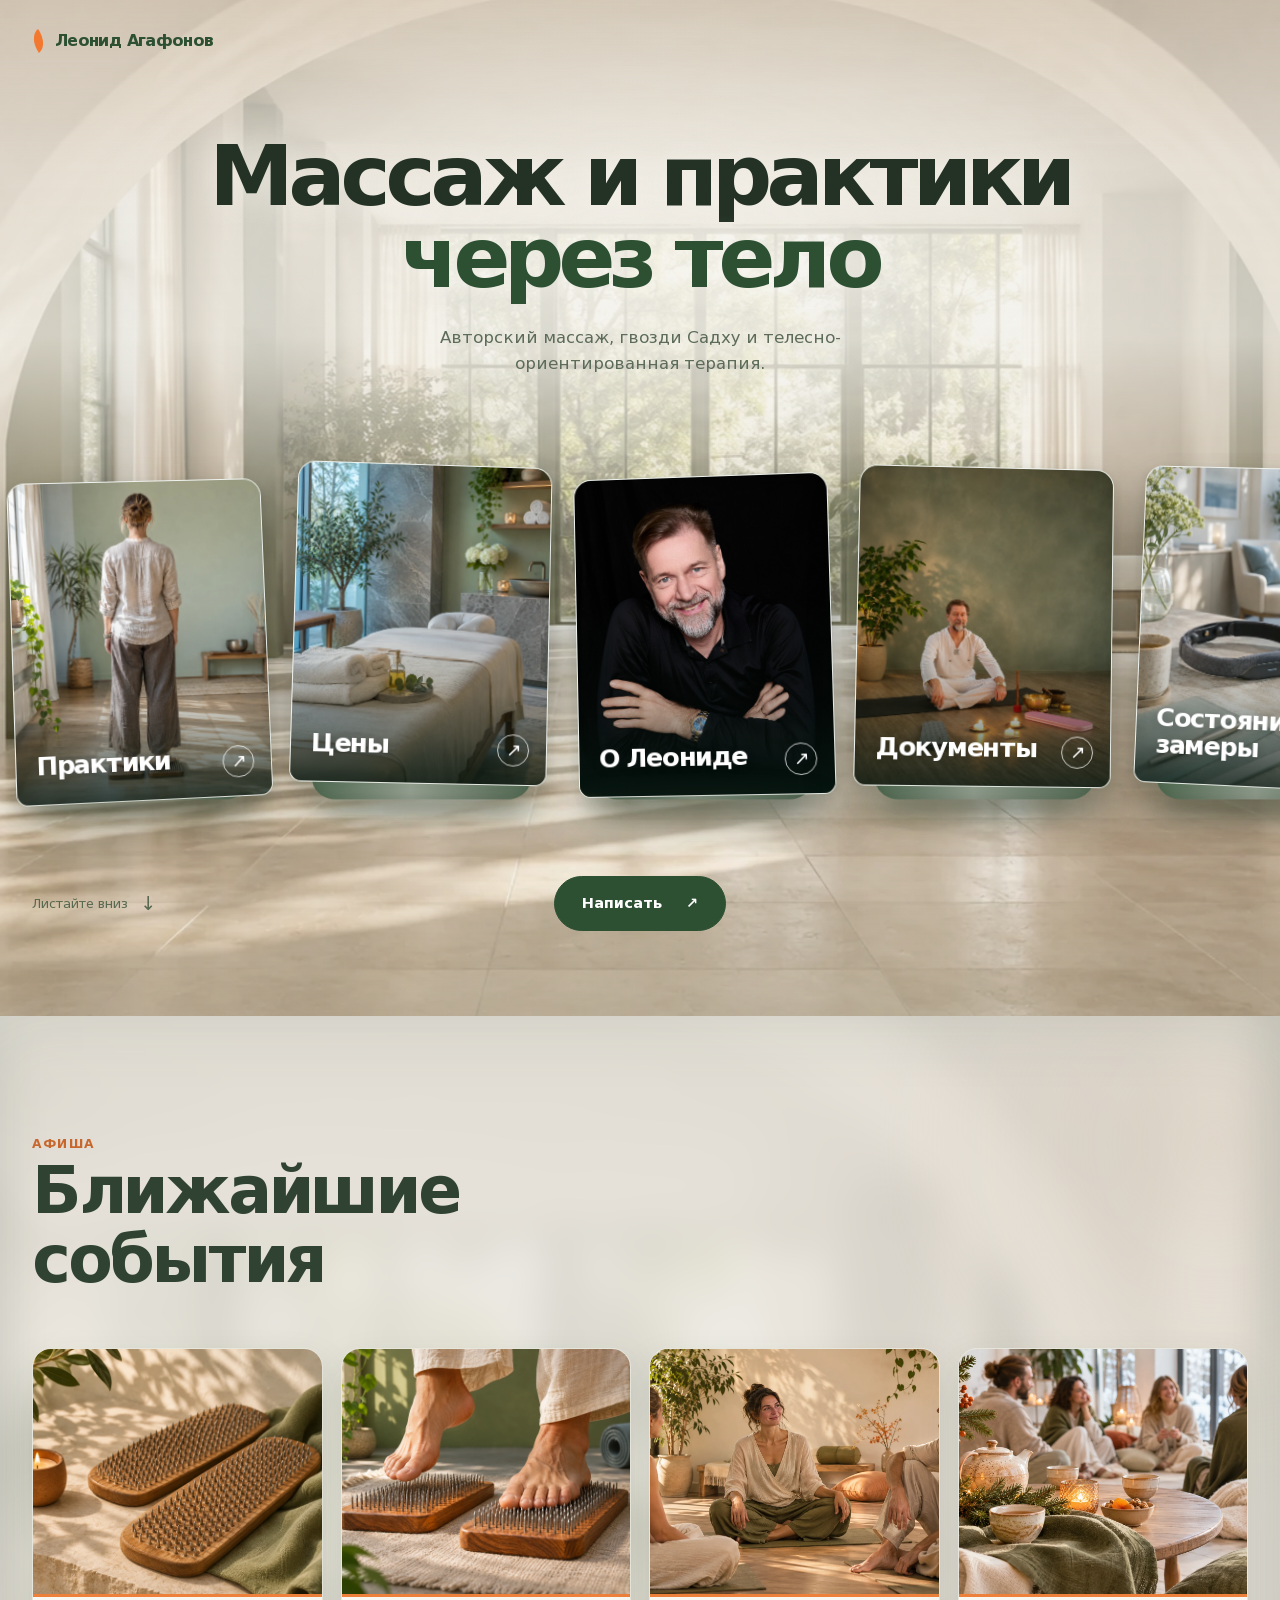
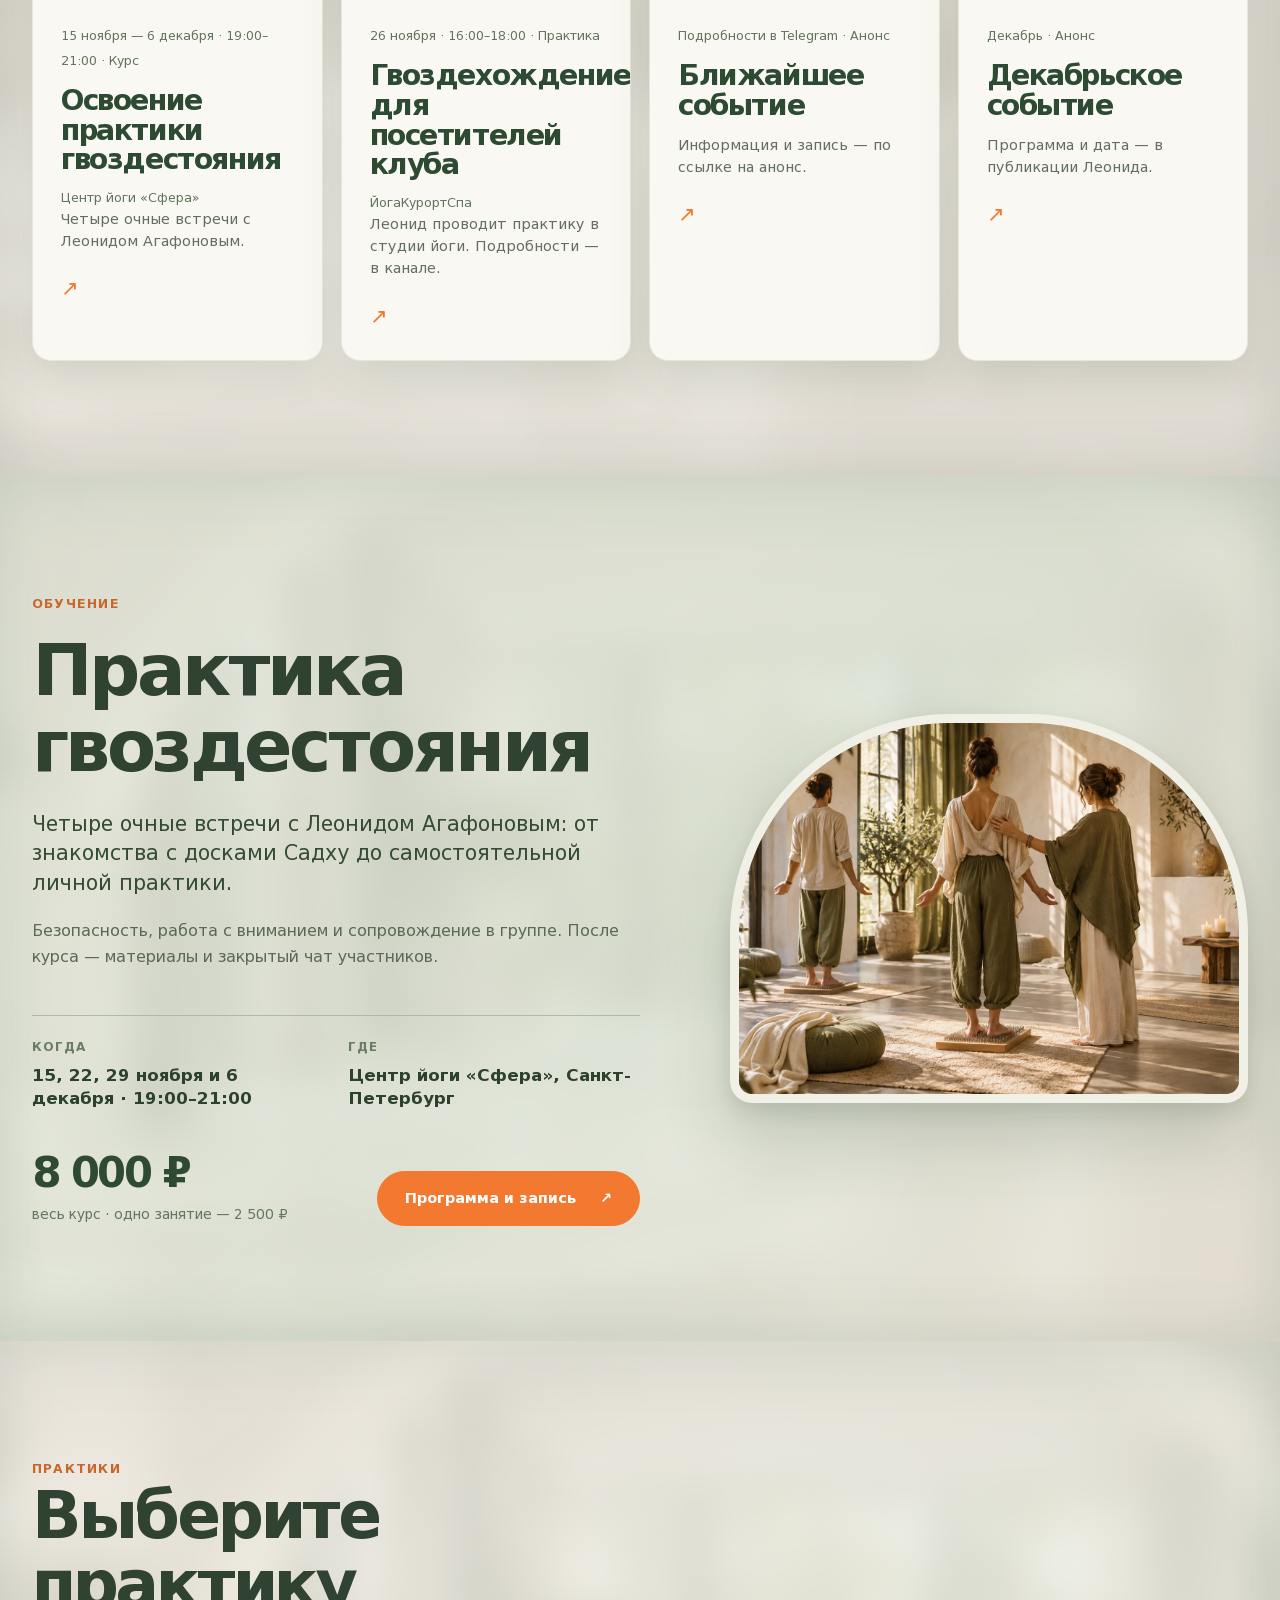
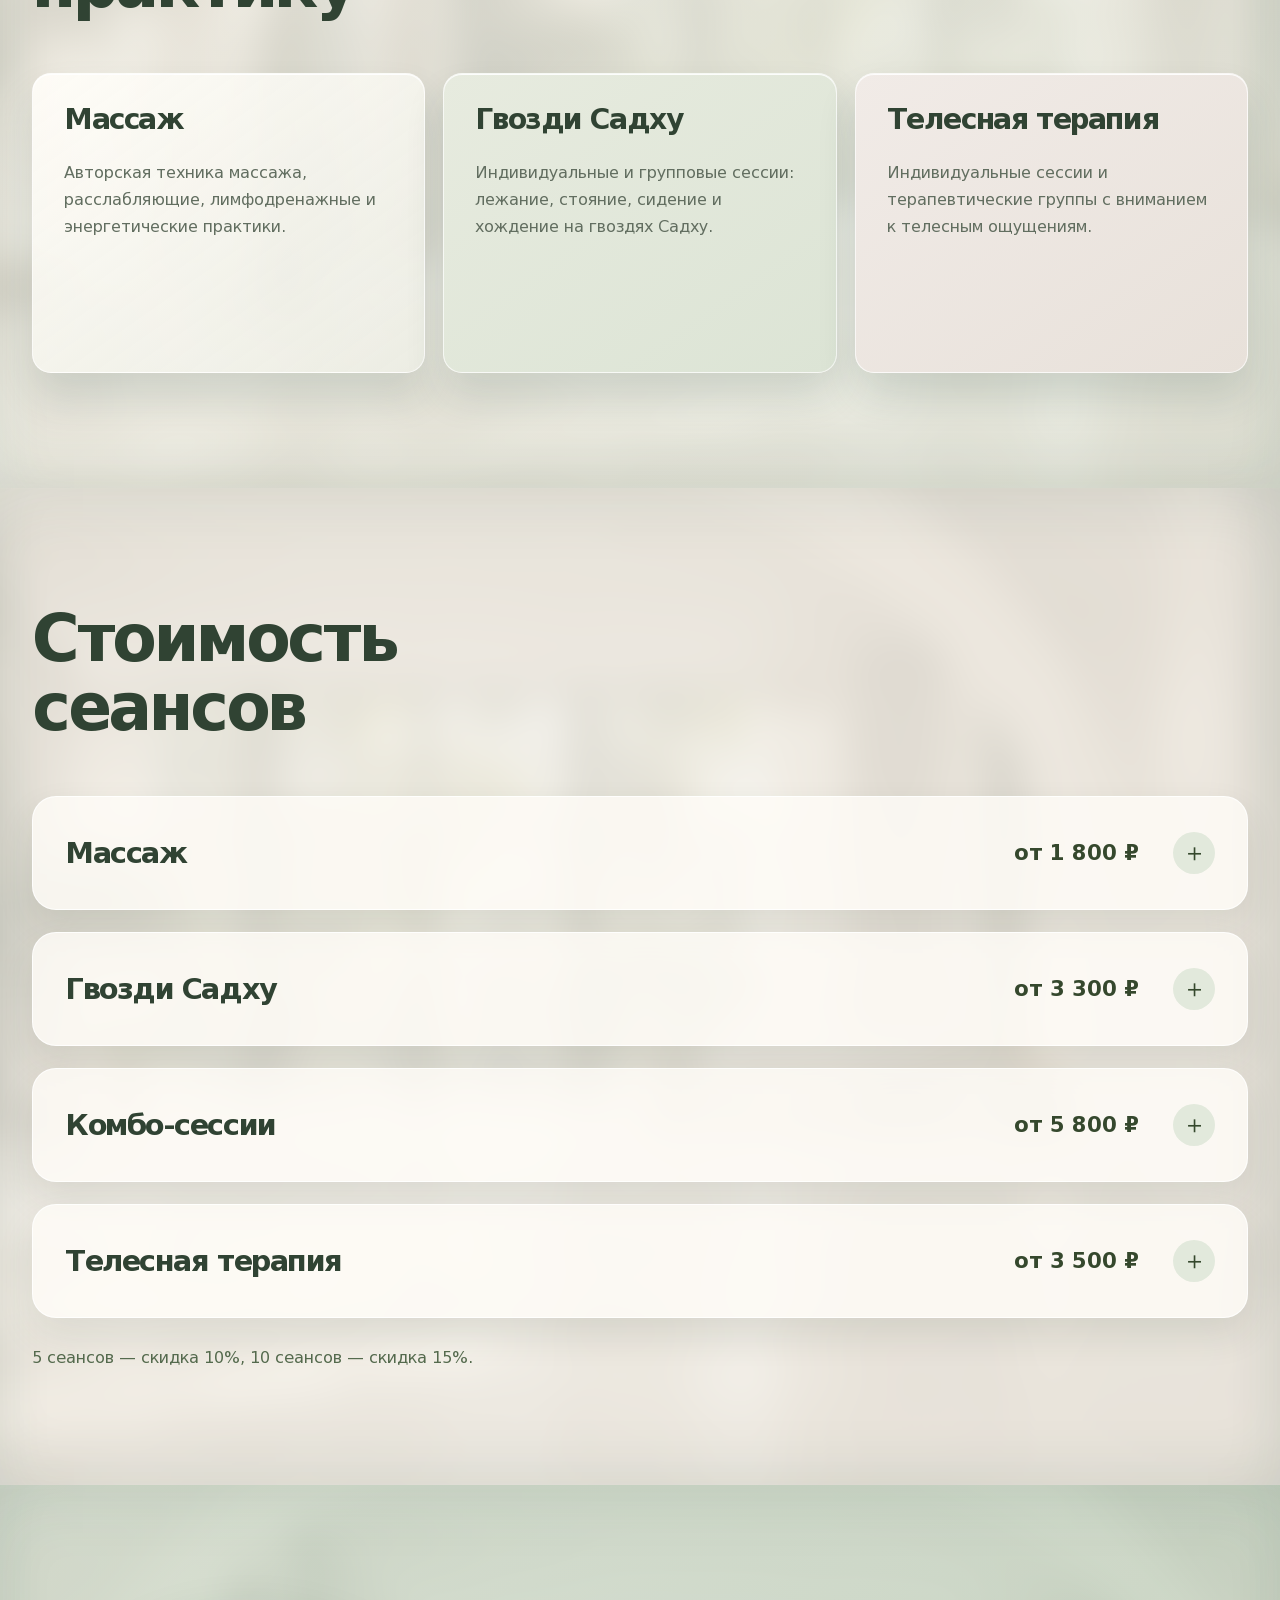
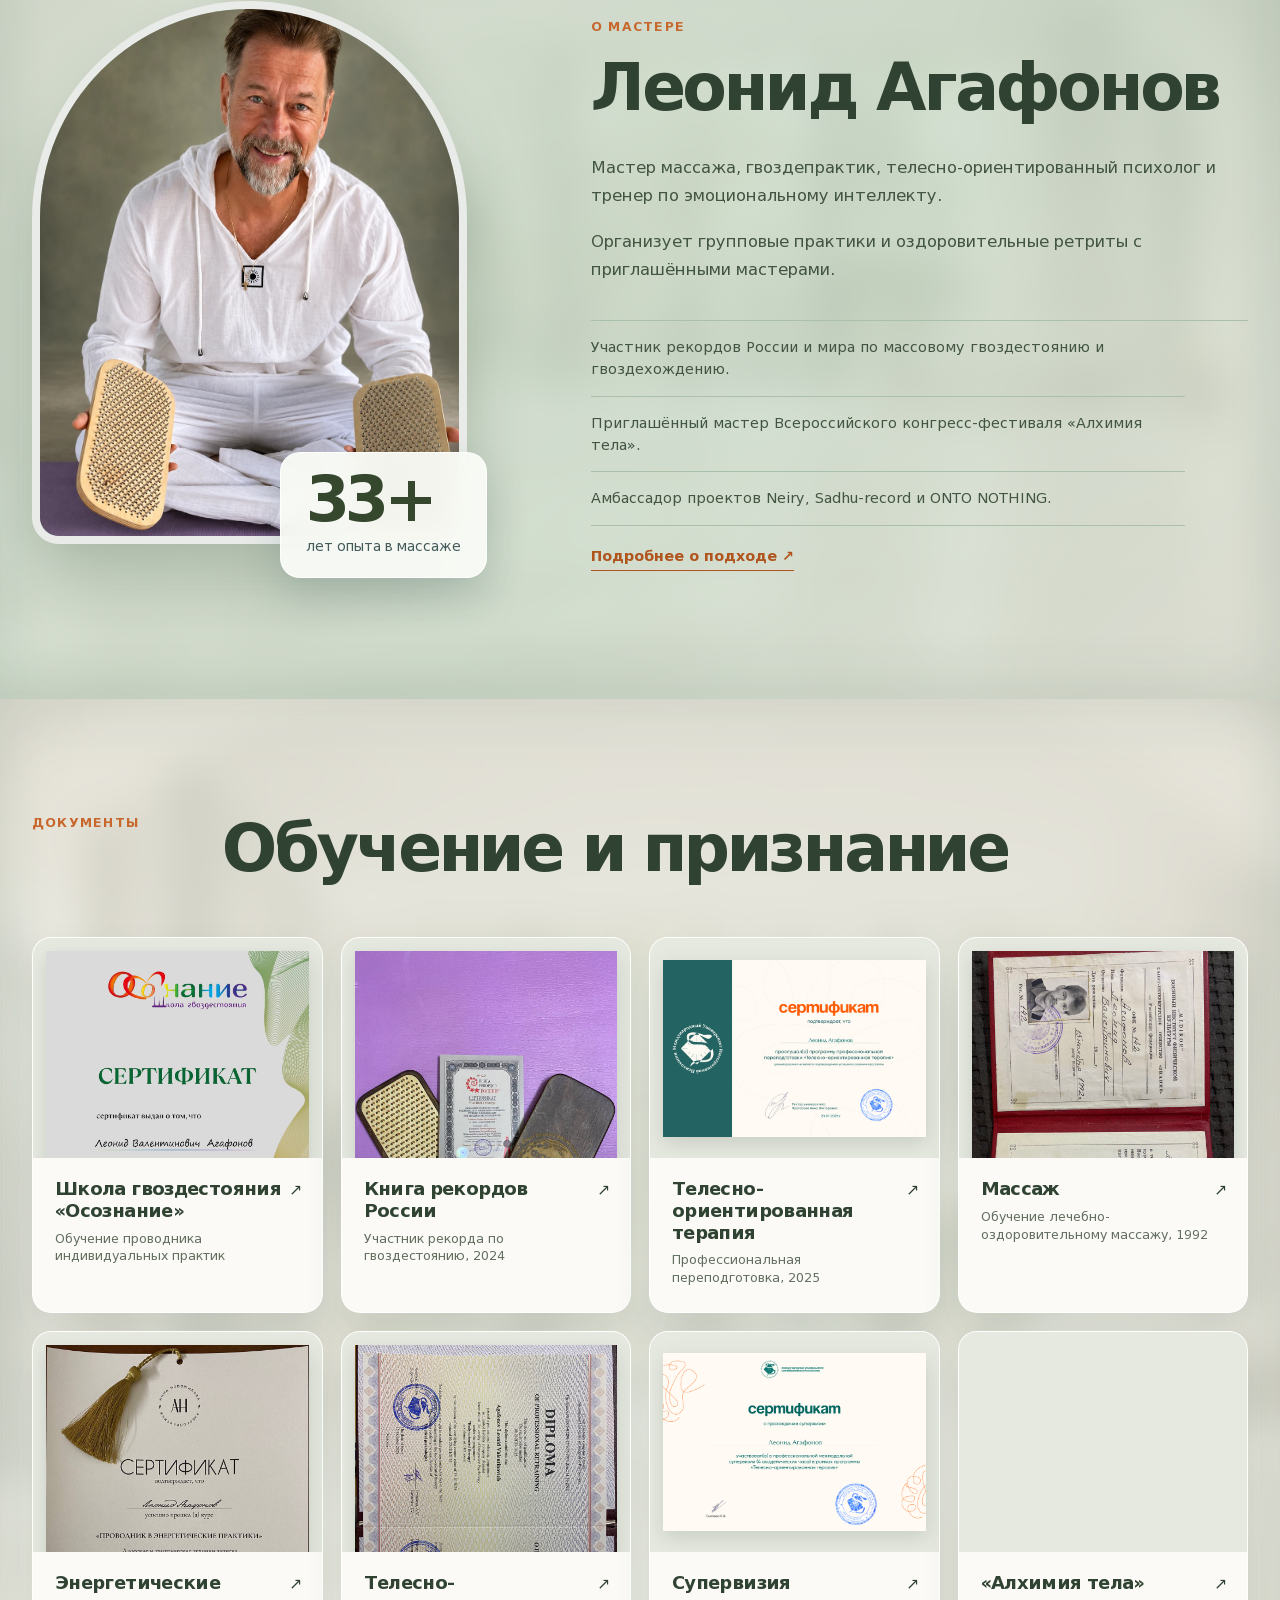
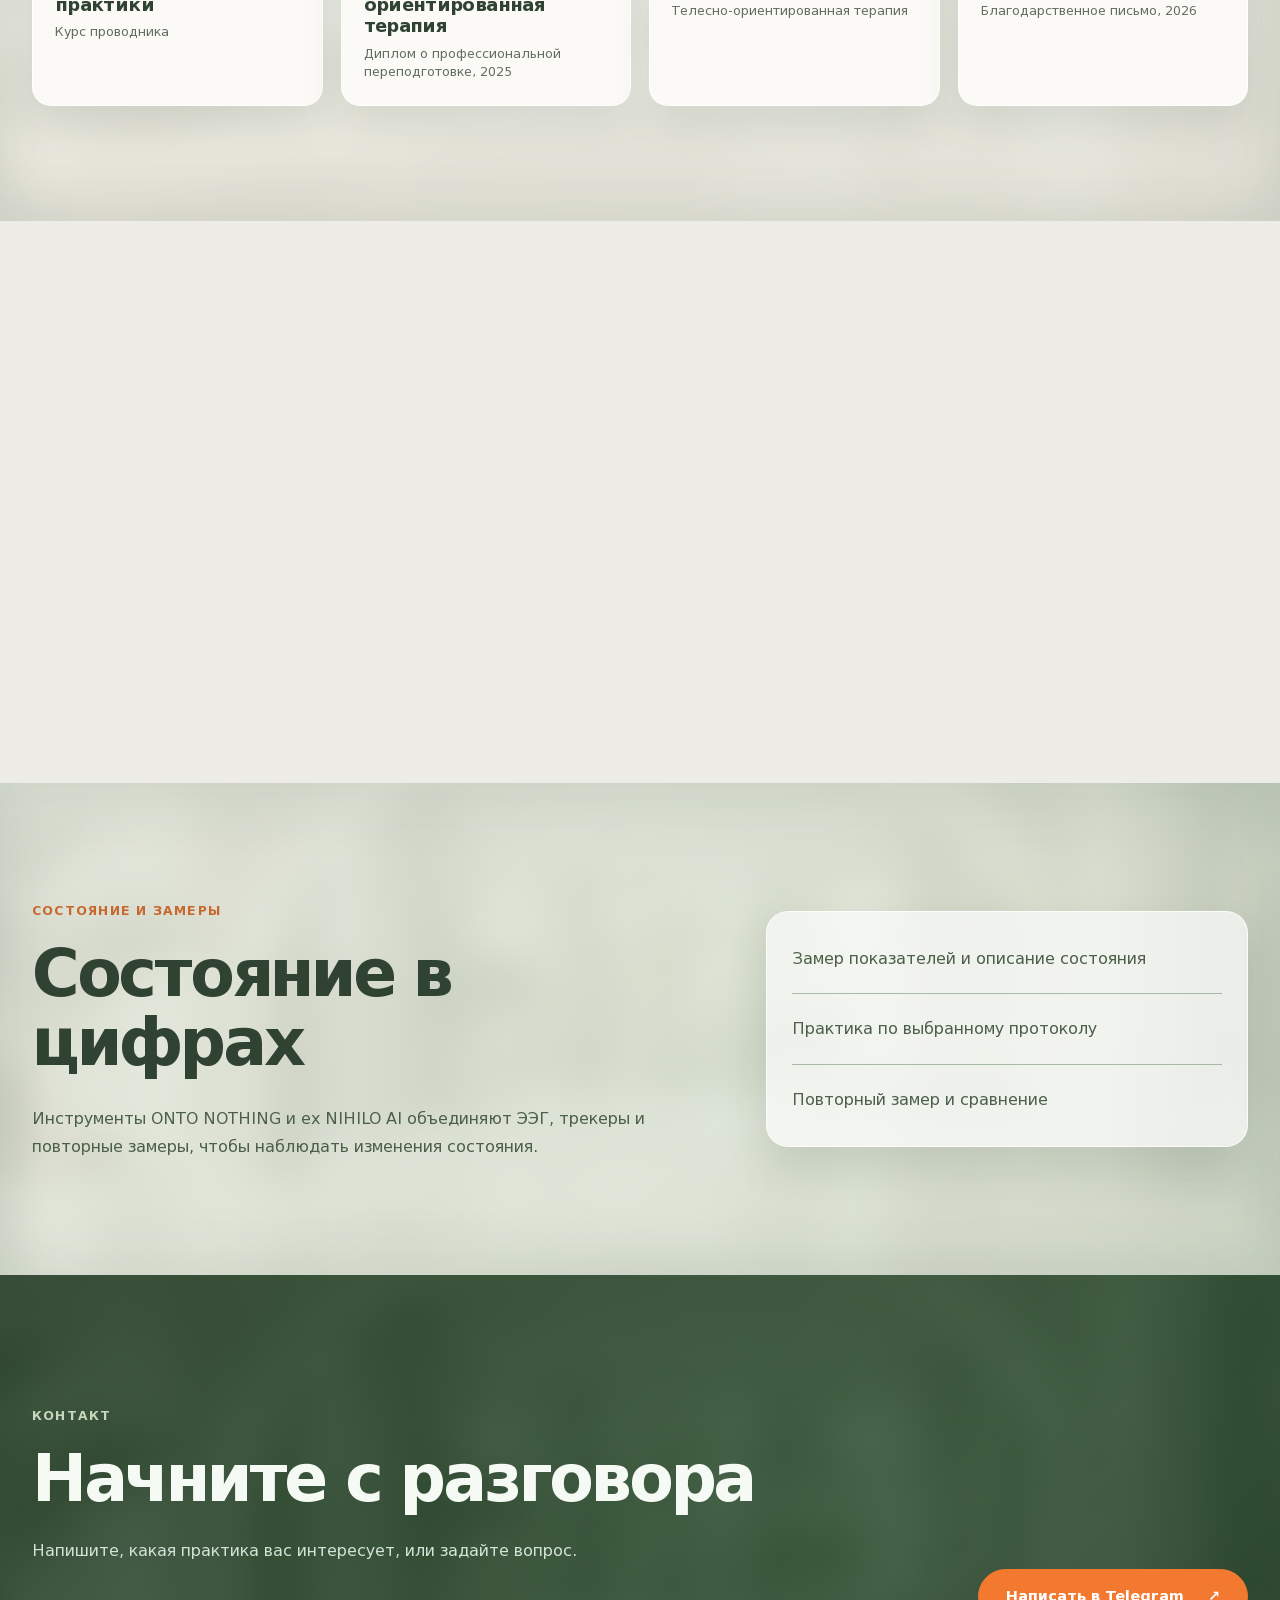
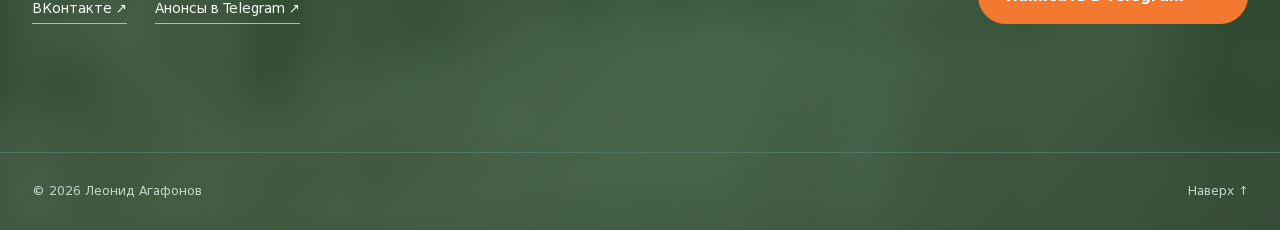
==== commit a4a50704: "Hide massage room and separate repeated site imagery" ====
--- a/index.html
+++ b/index.html
@@ -13,7 +13,7 @@
   <meta property="og:image" content="https://ranhomer2010-sketch.github.io/Leonid/assets/leonid-sadhu-studio.webp">
   <link rel="preload" as="image" href="assets/leonid-sadhu-studio.webp">
   <link rel="preload" as="image" href="assets/hero-room.webp" fetchpriority="high">
-  <link rel="stylesheet" href="assets/site.css?v=20261111a">
+  <link rel="stylesheet" href="assets/site.css?v=20261113a">
 </head>
 <body style="--site-room:url('../assets/hero-room.webp')">
   <a class="skip" href="#main">К содержанию</a>
@@ -26,20 +26,20 @@
       <div class="hero-gallery" aria-label="Навигация по сайту"><div class="gallery-track">
         <div class="gallery-stage"><a class="gallery-card gallery-practices" href="#formats"><img src="assets/sadhu-standing.webp" alt="" width="1024" height="1536" loading="lazy"><span class="gallery-label">Практики</span><span class="gallery-arrow" aria-hidden="true">↗</span></a></div>
         <div class="gallery-stage"><a class="gallery-card gallery-prices" href="#prices"><img src="assets/massage-room.webp" alt="" width="1024" height="1536" loading="lazy"><span class="gallery-label">Цены</span><span class="gallery-arrow" aria-hidden="true">↗</span></a></div>
-        <div class="gallery-stage stage-about"><a class="gallery-card gallery-about" href="#about"><img src="assets/leonid-sadhu-studio.webp" alt="" width="1638" height="2048" fetchpriority="high"><span class="gallery-label">О Леониде</span><span class="gallery-arrow" aria-hidden="true">↗</span></a></div>
+        <div class="gallery-stage stage-about"><a class="gallery-card gallery-about" href="#about"><img src="assets/leonid-portrait.jpg" alt="" width="1638" height="2048" fetchpriority="high"><span class="gallery-label">О Леониде</span><span class="gallery-arrow" aria-hidden="true">↗</span></a></div>
         <div class="gallery-stage"><a class="gallery-card gallery-credentials" href="#credentials"><img src="assets/leonid-practice-studio.webp" alt="" loading="lazy"><span class="gallery-label">Документы</span><span class="gallery-arrow" aria-hidden="true">↗</span></a></div>
         <div class="gallery-stage"><a class="gallery-card gallery-neuro" href="#neuro"><img src="assets/state-measurement.webp" alt="" width="1024" height="1536" loading="lazy"><span class="gallery-label">Состояние и замеры</span><span class="gallery-arrow" aria-hidden="true">↗</span></a></div>
         <div class="gallery-stage"><a class="gallery-card gallery-course" href="#course"><img src="assets/course-sadhu.webp" alt="" width="1200" height="676" loading="lazy"><span class="gallery-label">Курс обучения</span><span class="gallery-arrow" aria-hidden="true">↗</span></a></div>
-        <div class="gallery-stage"><a class="gallery-card gallery-event" href="https://edu.yogasfera.ru/mastering-the-practice-of-nails" target="_blank" rel="noopener noreferrer"><img src="assets/course-sadhu.webp" alt="" loading="lazy"><span class="gallery-label">Ближайшие события</span><span class="gallery-event-title">Освоение практики гвоздестояния</span><span class="gallery-arrow" aria-hidden="true">↗</span></a></div>
+        <div class="gallery-stage"><a class="gallery-card gallery-event" href="https://edu.yogasfera.ru/mastering-the-practice-of-nails" target="_blank" rel="noopener noreferrer"><img src="assets/upcoming-room.webp" alt="" loading="lazy"><span class="gallery-label">Ближайшие события</span><span class="gallery-event-title">Освоение практики гвоздестояния</span><span class="gallery-arrow" aria-hidden="true">↗</span></a></div>
         <div class="gallery-stage"><a class="gallery-card gallery-contact" href="#contact"><img src="assets/cabinet-editorial-2.webp" alt="" width="1536" height="1024" loading="lazy"><span class="gallery-label">Контакты</span><span class="gallery-arrow" aria-hidden="true">↗</span></a></div>
       </div></div>
       <div class="hero-bottom container"><a class="hero-scroll" href="#formats">Листайте вниз <span aria-hidden="true">↓</span></a><a class="button hero-cta" href="https://t.me/Leoni_aga33" target="_blank" rel="noopener noreferrer">Написать <span aria-hidden="true">↗</span></a></div>
     </section>
-    <section class="section upcoming reveal" id="upcoming" aria-labelledby="upcoming-title"><div class="container"><div class="section-head"><div><span class="section-index">Афиша</span><h2 id="upcoming-title">Ближайшие события</h2></div></div><div class="upcoming-grid"><a class="event-card" href="https://edu.yogasfera.ru/mastering-the-practice-of-nails" target="_blank" rel="noopener noreferrer"><div class="event-image"><img src="assets/course-sadhu.webp" alt="Освоение практики гвоздестояния" loading="lazy"></div><div class="event-body"><span class="event-meta">15 ноября — 6 декабря · 19:00–21:00 · Курс</span><h3>Освоение практики гвоздестояния</h3><div class="event-place">Центр йоги «Сфера»</div><p>Четыре очные встречи с Леонидом Агафоновым.</p><span class="event-arrow" aria-hidden="true">↗</span></div></a>
+    <section class="section upcoming reveal" id="upcoming" aria-labelledby="upcoming-title"><div class="container"><div class="section-head"><div><span class="section-index">Афиша</span><h2 id="upcoming-title">Ближайшие события</h2></div></div><div class="upcoming-grid"><a class="event-card" href="https://edu.yogasfera.ru/mastering-the-practice-of-nails" target="_blank" rel="noopener noreferrer"><div class="event-image"><img src="assets/event-sadhu-still-life.webp" alt="Освоение практики гвоздестояния" loading="lazy"></div><div class="event-body"><span class="event-meta">15 ноября — 6 декабря · 19:00–21:00 · Курс</span><h3>Освоение практики гвоздестояния</h3><div class="event-place">Центр йоги «Сфера»</div><p>Четыре очные встречи с Леонидом Агафоновым.</p><span class="event-arrow" aria-hidden="true">↗</span></div></a>
         <a class="event-card" href="https://t.me/gvozdisadhu_leon33aga" target="_blank" rel="noopener noreferrer"><div class="event-image"><img src="assets/event-yoga-nails.webp" alt="Гвоздехождение для посетителей клуба" loading="lazy"></div><div class="event-body"><span class="event-meta">26 ноября · 16:00–18:00 · Практика</span><h3>Гвоздехождение для посетителей клуба</h3><div class="event-place">ЙогаКурортСпа</div><p>Леонид проводит практику в студии йоги. Подробности — в канале.</p><span class="event-arrow" aria-hidden="true">↗</span></div></a>
         <a class="event-card" href="https://t.me/gvozdisadhu_leon33aga/1154" target="_blank" rel="noopener noreferrer"><div class="event-image"><img src="assets/event-group.webp" alt="Ближайшее событие" loading="lazy"></div><div class="event-body"><span class="event-meta">Подробности в Telegram · Анонс</span><h3>Ближайшее событие</h3><p>Информация и запись — по ссылке на анонс.</p><span class="event-arrow" aria-hidden="true">↗</span></div></a>
         <a class="event-card" href="https://t.me/gvozdisadhu_leon33aga/1156" target="_blank" rel="noopener noreferrer"><div class="event-image"><img src="assets/event-winter-gathering.webp" alt="Декабрьское событие" loading="lazy"></div><div class="event-body"><span class="event-meta">Декабрь · Анонс</span><h3>Декабрьское событие</h3><p>Программа и дата — в публикации Леонида.</p><span class="event-arrow" aria-hidden="true">↗</span></div></a></div></div></section>
-    <section class="section course reveal" id="course" aria-labelledby="course-title"><div class="container course-layout"><div class="course-copy"><span class="section-index">Обучение</span><h2 id="course-title">Практика гвоздестояния</h2><p class="course-intro">Четыре очные встречи с Леонидом Агафоновым: от знакомства с досками Садху до самостоятельной личной практики.</p><p class="course-detail">Безопасность, работа с вниманием и сопровождение в группе. После курса — материалы и закрытый чат участников.</p><div class="course-schedule"><p><span>Когда</span><strong>15, 22, 29 ноября и 6 декабря · 19:00–21:00</strong></p><p><span>Где</span><strong>Центр йоги «Сфера», Санкт-Петербург</strong></p></div><div class="course-bottom"><p class="course-price"><strong>8 000 ₽</strong><span>весь курс · одно занятие — 2 500 ₽</span></p><a class="button" href="https://edu.yogasfera.ru/mastering-the-practice-of-nails" target="_blank" rel="noopener noreferrer">Программа и запись <span aria-hidden="true">↗</span></a></div></div><div class="course-visual"><img src="assets/course-sadhu.webp" alt="Иллюстрация: участница осваивает практику на досках Садху с сопровождением мастера" loading="lazy"></div></div></section>
+    <section class="section course reveal" id="course" aria-labelledby="course-title"><div class="container course-layout"><div class="course-copy"><span class="section-index">Обучение</span><h2 id="course-title">Практика гвоздестояния</h2><p class="course-intro">Четыре очные встречи с Леонидом Агафоновым: от знакомства с досками Садху до самостоятельной личной практики.</p><p class="course-detail">Безопасность, работа с вниманием и сопровождение в группе. После курса — материалы и закрытый чат участников.</p><div class="course-schedule"><p><span>Когда</span><strong>15, 22, 29 ноября и 6 декабря · 19:00–21:00</strong></p><p><span>Где</span><strong>Центр йоги «Сфера», Санкт-Петербург</strong></p></div><div class="course-bottom"><p class="course-price"><strong>8 000 ₽</strong><span>весь курс · одно занятие — 2 500 ₽</span></p><a class="button" href="https://edu.yogasfera.ru/mastering-the-practice-of-nails" target="_blank" rel="noopener noreferrer">Программа и запись <span aria-hidden="true">↗</span></a></div></div><div class="course-visual"><img src="assets/course-group.webp" alt="Иллюстрация: групповая практика гвоздестояния в светлой студии" loading="lazy"></div></div></section>
     <section class="section services reveal" id="formats" aria-labelledby="formats-title"><div class="container"><div class="section-head"><div><span class="section-index">Практики</span><h2 id="formats-title">Выберите практику</h2></div></div><div class="service-grid">
       <article class="service-card"><h3>Массаж</h3><p>Авторская техника массажа, расслабляющие, лимфодренажные и энергетические практики.</p></article>
       <article class="service-card"><h3>Гвозди Садху</h3><p>Индивидуальные и групповые сессии: лежание, стояние, сидение и хождение на гвоздях Садху.</p></article>
@@ -63,10 +63,10 @@
             <div class="price-row"><div class="price-name">Первая онлайн-консультация психолога</div><div class="price-time">30 мин</div><strong class="price-value">Бесплатно</strong></div></div></details>
       <p class="subscription">5 сеансов — скидка 10%, 10 сеансов — скидка 15%.</p>
     </div></section>
-    <section class="section about reveal" id="about" aria-labelledby="about-title"><div class="container about-grid"><div class="about-visual"><figure class="about-photo"><img src="assets/leonid-sadhu-studio.webp" alt="Леонид Агафонов с досками Садху" loading="lazy"></figure><div class="about-years"><strong>33+</strong><span>лет опыта в массаже</span></div></div><div class="about-copy"><span class="section-index">О мастере</span><h2 id="about-title">Леонид Агафонов</h2><p>Мастер массажа, гвоздепрактик, телесно-ориентированный психолог и тренер по эмоциональному интеллекту.</p><p>Организует групповые практики и оздоровительные ретриты с приглашёнными мастерами.</p><div class="about-facts"><p>Участник рекордов России и мира по массовому гвоздестоянию и гвоздехождению.</p><p>Приглашённый мастер Всероссийского конгресс-фестиваля «Алхимия тела».</p><p>Амбассадор проектов Neiry, Sadhu-record и ONTO NOTHING.</p></div><a class="about-more" href="https://t.me/leon_pro_gvozdi/12" target="_blank" rel="noopener noreferrer">Подробнее о подходе ↗</a><figure class="about-second"><img src="assets/leonid-practice-studio.webp" alt="Леонид Агафонов во время телесной практики" loading="lazy"></figure></div></div></section>
+    <section class="section about reveal" id="about" aria-labelledby="about-title"><div class="container about-grid"><div class="about-visual"><figure class="about-photo"><img src="assets/leonid-sadhu-studio.webp" alt="Леонид Агафонов с досками Садху" loading="lazy"></figure><div class="about-years"><strong>33+</strong><span>лет опыта в массаже</span></div></div><div class="about-copy"><span class="section-index">О мастере</span><h2 id="about-title">Леонид Агафонов</h2><p>Мастер массажа, гвоздепрактик, телесно-ориентированный психолог и тренер по эмоциональному интеллекту.</p><p>Организует групповые практики и оздоровительные ретриты с приглашёнными мастерами.</p><div class="about-facts"><p>Участник рекордов России и мира по массовому гвоздестоянию и гвоздехождению.</p><p>Приглашённый мастер Всероссийского конгресс-фестиваля «Алхимия тела».</p><p>Амбассадор проектов Neiry, Sadhu-record и ONTO NOTHING.</p></div><a class="about-more" href="https://t.me/leon_pro_gvozdi/12" target="_blank" rel="noopener noreferrer">Подробнее о подходе ↗</a></div></div></section>
     <section class="section credentials reveal" id="credentials" aria-labelledby="credentials-title"><div class="container"><div class="section-head"><span class="section-index">Документы</span><h2 id="credentials-title">Обучение и признание</h2></div><div class="credentials-grid"><a class="credential-card" href="assets/cert-sadhu.jpg" target="_blank" rel="noopener noreferrer"><div class="credential-image"><img src="assets/cert-sadhu.jpg" alt="Школа гвоздестояния «Осознание»" loading="lazy"></div><div class="credential-caption"><h3>Школа гвоздестояния «Осознание»</h3><p>Обучение проводника индивидуальных практик</p><span aria-hidden="true">↗</span></div></a><a class="credential-card" href="assets/cert-record.jpg" target="_blank" rel="noopener noreferrer"><div class="credential-image"><img src="assets/cert-record.jpg" alt="Книга рекордов России" loading="lazy"></div><div class="credential-caption"><h3>Книга рекордов России</h3><p>Участник рекорда по гвоздестоянию, 2024</p><span aria-hidden="true">↗</span></div></a><a class="credential-card" href="assets/cert-bodywork.png" target="_blank" rel="noopener noreferrer"><div class="credential-image"><img src="assets/cert-bodywork.png" alt="Телесно-ориентированная терапия" loading="lazy"></div><div class="credential-caption"><h3>Телесно-ориентированная терапия</h3><p>Профессиональная переподготовка, 2025</p><span aria-hidden="true">↗</span></div></a><a class="credential-card" href="assets/cert-massage.jpg" target="_blank" rel="noopener noreferrer"><div class="credential-image"><img src="assets/cert-massage.jpg" alt="Массаж" loading="lazy"></div><div class="credential-caption"><h3>Массаж</h3><p>Обучение лечебно-оздоровительному массажу, 1992</p><span aria-hidden="true">↗</span></div></a><a class="credential-card" href="assets/cert-energy.jpg" target="_blank" rel="noopener noreferrer"><div class="credential-image"><img src="assets/cert-energy.jpg" alt="Энергетические практики" loading="lazy"></div><div class="credential-caption"><h3>Энергетические практики</h3><p>Курс проводника</p><span aria-hidden="true">↗</span></div></a><a class="credential-card" href="assets/cert-diploma.jpg" target="_blank" rel="noopener noreferrer"><div class="credential-image"><img src="assets/cert-diploma.jpg" alt="Телесно-ориентированная терапия" loading="lazy"></div><div class="credential-caption"><h3>Телесно-ориентированная терапия</h3><p>Диплом о профессиональной переподготовке, 2025</p><span aria-hidden="true">↗</span></div></a><a class="credential-card" href="assets/cert-supervision.png" target="_blank" rel="noopener noreferrer"><div class="credential-image"><img src="assets/cert-supervision.png" alt="Супервизия" loading="lazy"></div><div class="credential-caption"><h3>Супервизия</h3><p>Телесно-ориентированная терапия</p><span aria-hidden="true">↗</span></div></a><a class="credential-card" href="assets/cert-festival.webp" target="_blank" rel="noopener noreferrer"><div class="credential-image"><img src="assets/cert-festival.webp" alt="«Алхимия тела»" loading="lazy"></div><div class="credential-caption"><h3>«Алхимия тела»</h3><p>Благодарственное письмо, 2026</p><span aria-hidden="true">↗</span></div></a></div></div></section>
     <section class="section reviews reveal" id="reviews" aria-labelledby="reviews-title"><div class="container"><div class="section-head"><span class="section-index">Отзывы</span><h2 id="reviews-title">Отзывы</h2></div><p class="reviews-lead">Впечатления участников — в канале Леонида.</p><div class="reviews-grid"><a class="review-card" href="https://t.me/gvozdisadhu_leon33aga/1151" target="_blank" rel="noopener noreferrer"><h3>Отзывы участников</h3><p>Личный опыт после сеансов и практик.</p><span aria-hidden="true">Читать в Telegram ↗</span></a></div></div></section>
-    <section class="section studio reveal" id="studio" aria-labelledby="studio-title"><div class="container"><div class="section-head"><span class="section-index">Пространство</span><h2 id="studio-title">Пространство для массажа</h2></div><div class="studio-grid"><figure class="studio-photo"><img src="assets/cabinet-editorial-1.webp" alt="Кабинет с массажной кушеткой и душевой кабиной" width="1536" height="1024" loading="lazy"></figure><figure class="studio-photo"><img src="assets/cabinet-editorial-2.webp" alt="Кабинет с массажной кушеткой, зеркалом и раковиной" width="1536" height="1024" loading="lazy"></figure></div></div></section>
+    
     <section class="section neuro reveal" id="neuro" aria-labelledby="neuro-title"><div class="container neuro-grid"><div><span class="section-index">Состояние и замеры</span><h2 id="neuro-title">Состояние в цифрах</h2><p>Инструменты ONTO NOTHING и ex NIHILO AI объединяют ЭЭГ, трекеры и повторные замеры, чтобы наблюдать изменения состояния.</p></div><div class="neuro-panel"><p>Замер показателей и описание состояния</p><p>Практика по выбранному протоколу</p><p>Повторный замер и сравнение</p></div></div></section>
 
     <section class="contact reveal" id="contact" aria-labelledby="contact-title"><div class="container contact-panel"><div><span class="section-index">Контакт</span><h2 id="contact-title">Начните с разговора</h2><p>Напишите, какая практика вас интересует, или задайте вопрос.</p><div class="socials"><a href="https://vk.com/leonid_agafonov_33" target="_blank" rel="noopener noreferrer">ВКонтакте ↗</a><a href="https://t.me/gvozdisadhu_leon33aga" target="_blank" rel="noopener noreferrer">Анонсы в Telegram ↗</a></div></div><div class="contact-action"><a class="button button-light" href="https://t.me/Leoni_aga33" target="_blank" rel="noopener noreferrer">Написать в Telegram <span class="arrow" aria-hidden="true">↗</span></a></div></div><footer><div class="container footer-inner"><span>© 2026 Леонид Агафонов</span><a href="#top">Наверх ↑</a></div></footer></section>
--- a/assets/site.css
+++ b/assets/site.css
@@ -168,3 +168,8 @@
 .course-visual img{width:100%;height:100%;object-fit:cover;object-position:55% center;transition:transform .8s}.course-visual:hover img{transform:scale(1.035)}
 @media(max-width:900px){.course-layout{grid-template-columns:1fr;gap:50px}.course-visual{max-width:680px;width:100%;aspect-ratio:5/4;border-radius:240px 240px 22px 22px}.course-bottom{justify-content:flex-start;gap:42px}}
 @media(max-width:600px){.course h2{font-size:clamp(2.7rem,11vw,4.2rem)}.course-schedule{grid-template-columns:1fr;gap:18px;margin-top:30px}.course-bottom{align-items:start;flex-direction:column;margin-top:32px;gap:22px}.course-visual{aspect-ratio:1.15;border-width:6px;border-radius:150px 150px 16px 16px}.course .button{width:100%}}
+
+/* The group course photograph needs a wider frame to show the entire scene. */
+.course-visual{aspect-ratio:4/3;border-radius:220px 220px 22px 22px}
+.course-visual img{object-position:center center}
+@media(max-width:600px){.course-visual{aspect-ratio:1.15;border-radius:150px 150px 16px 16px}}
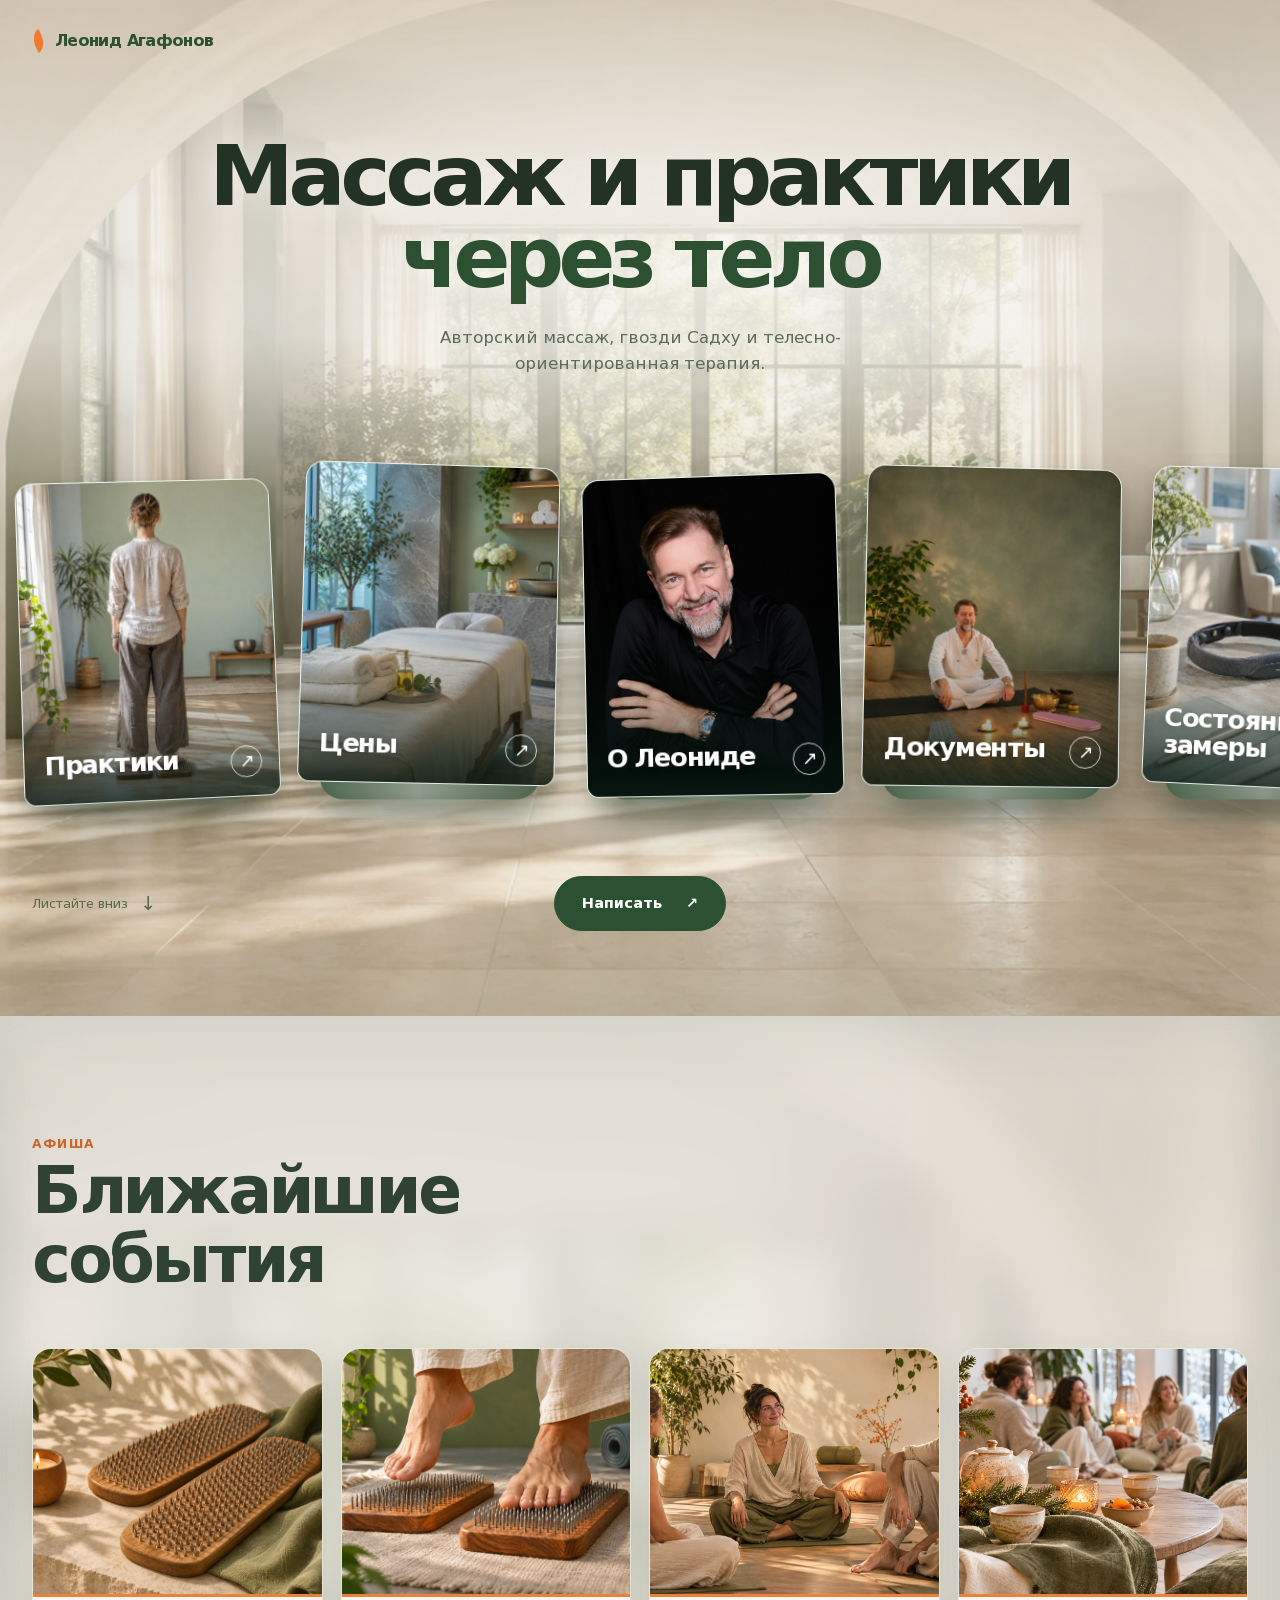
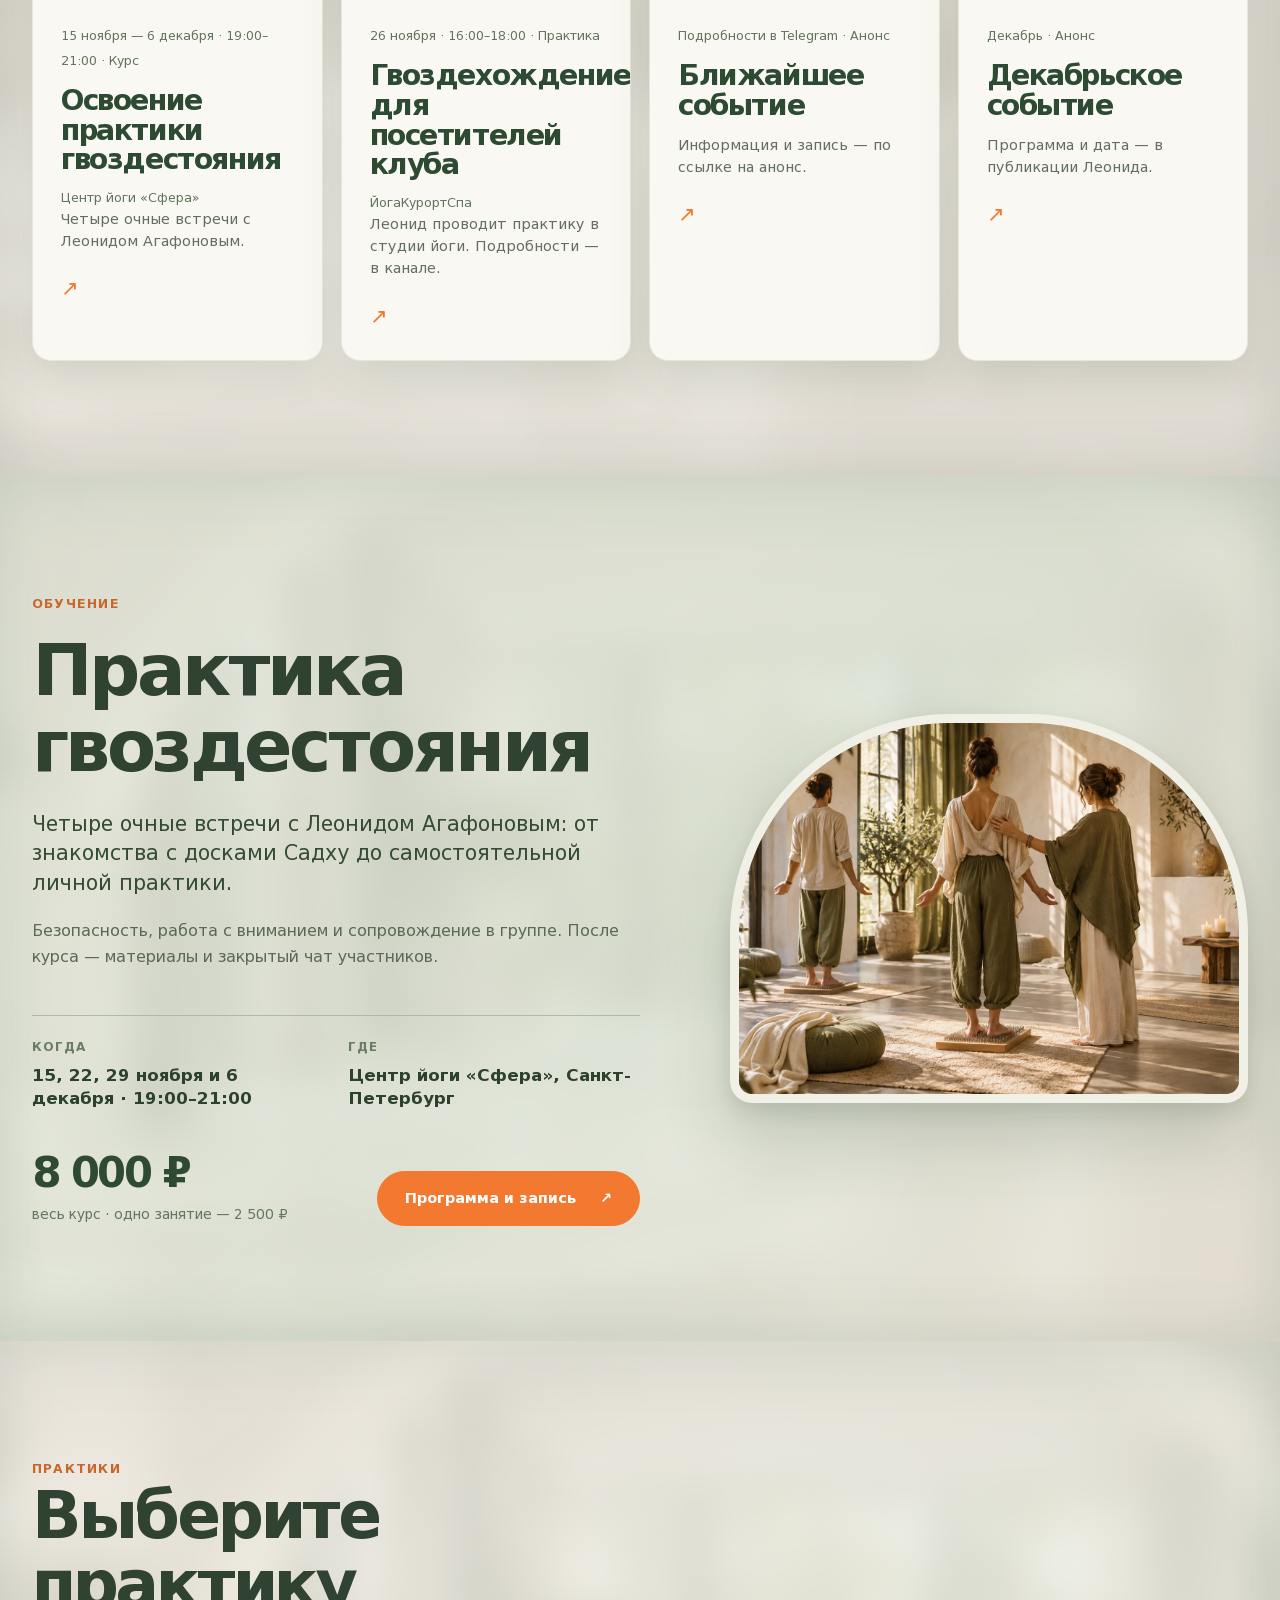
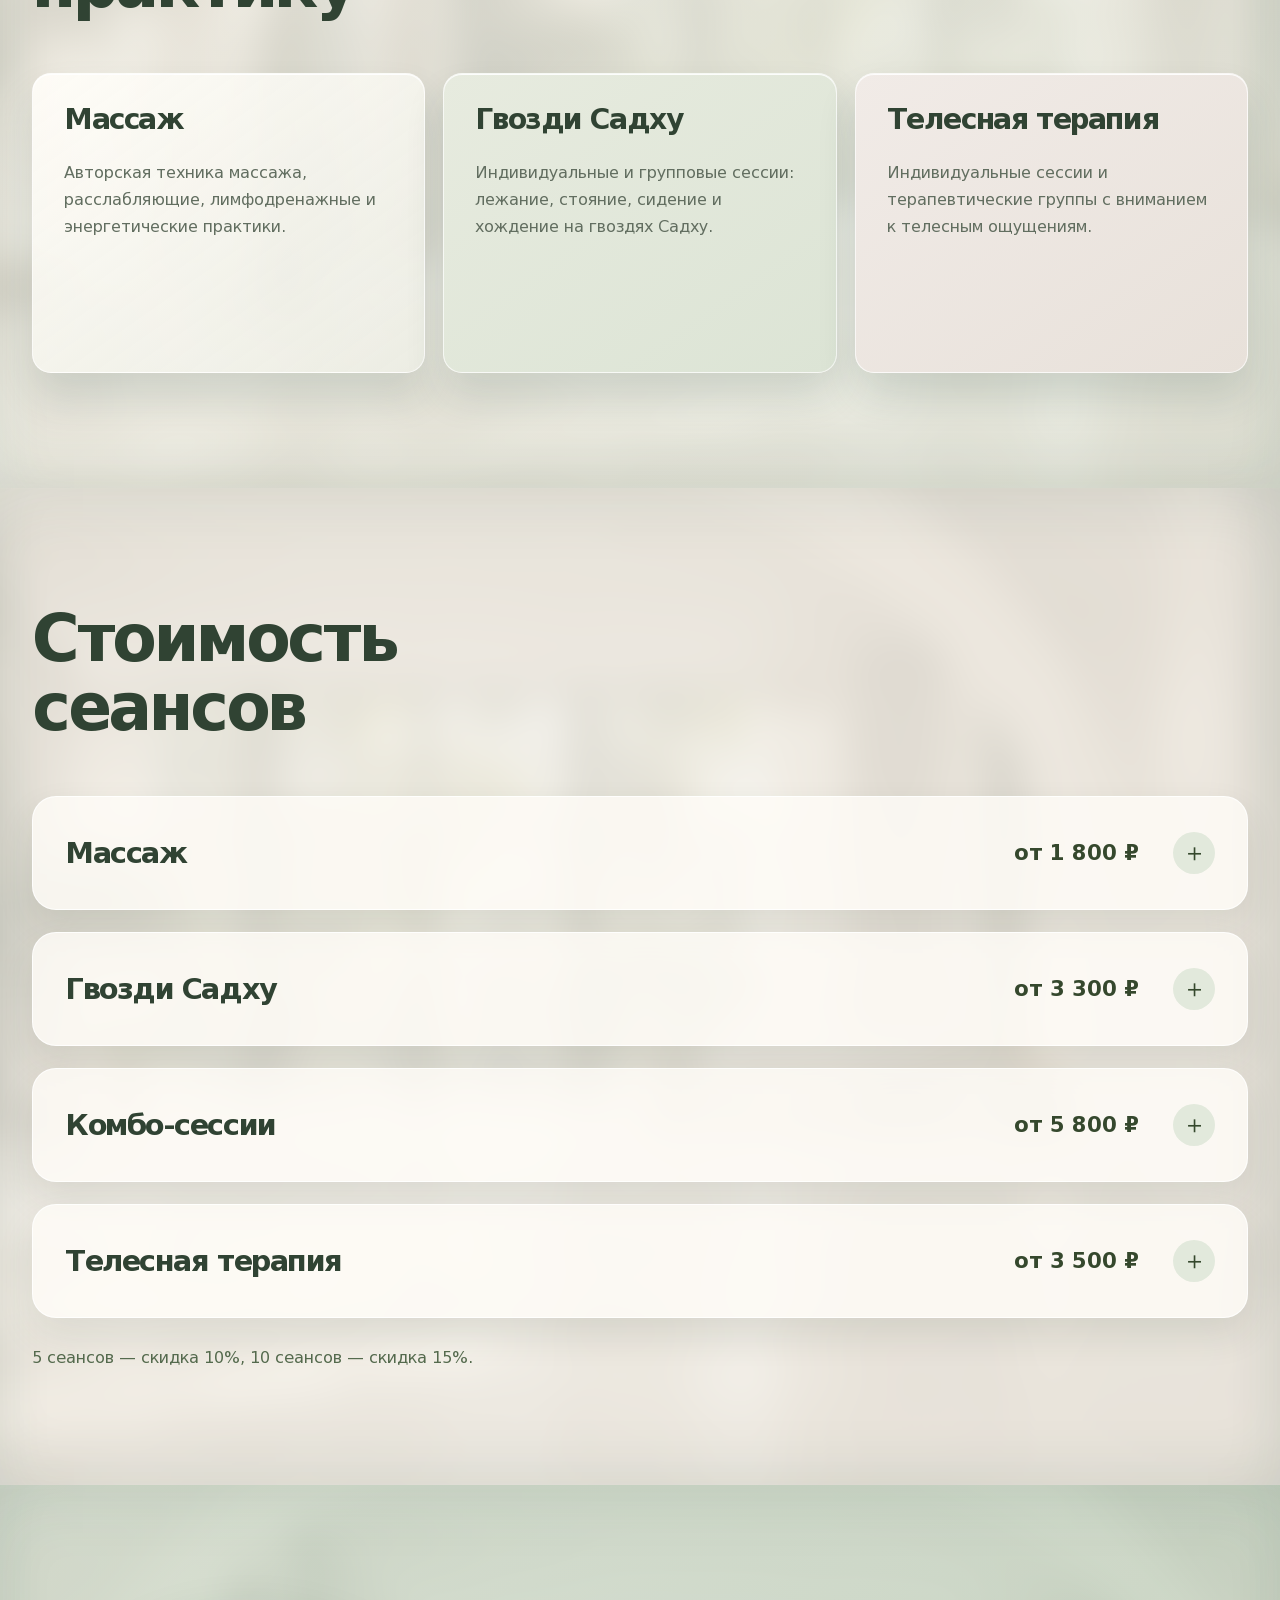
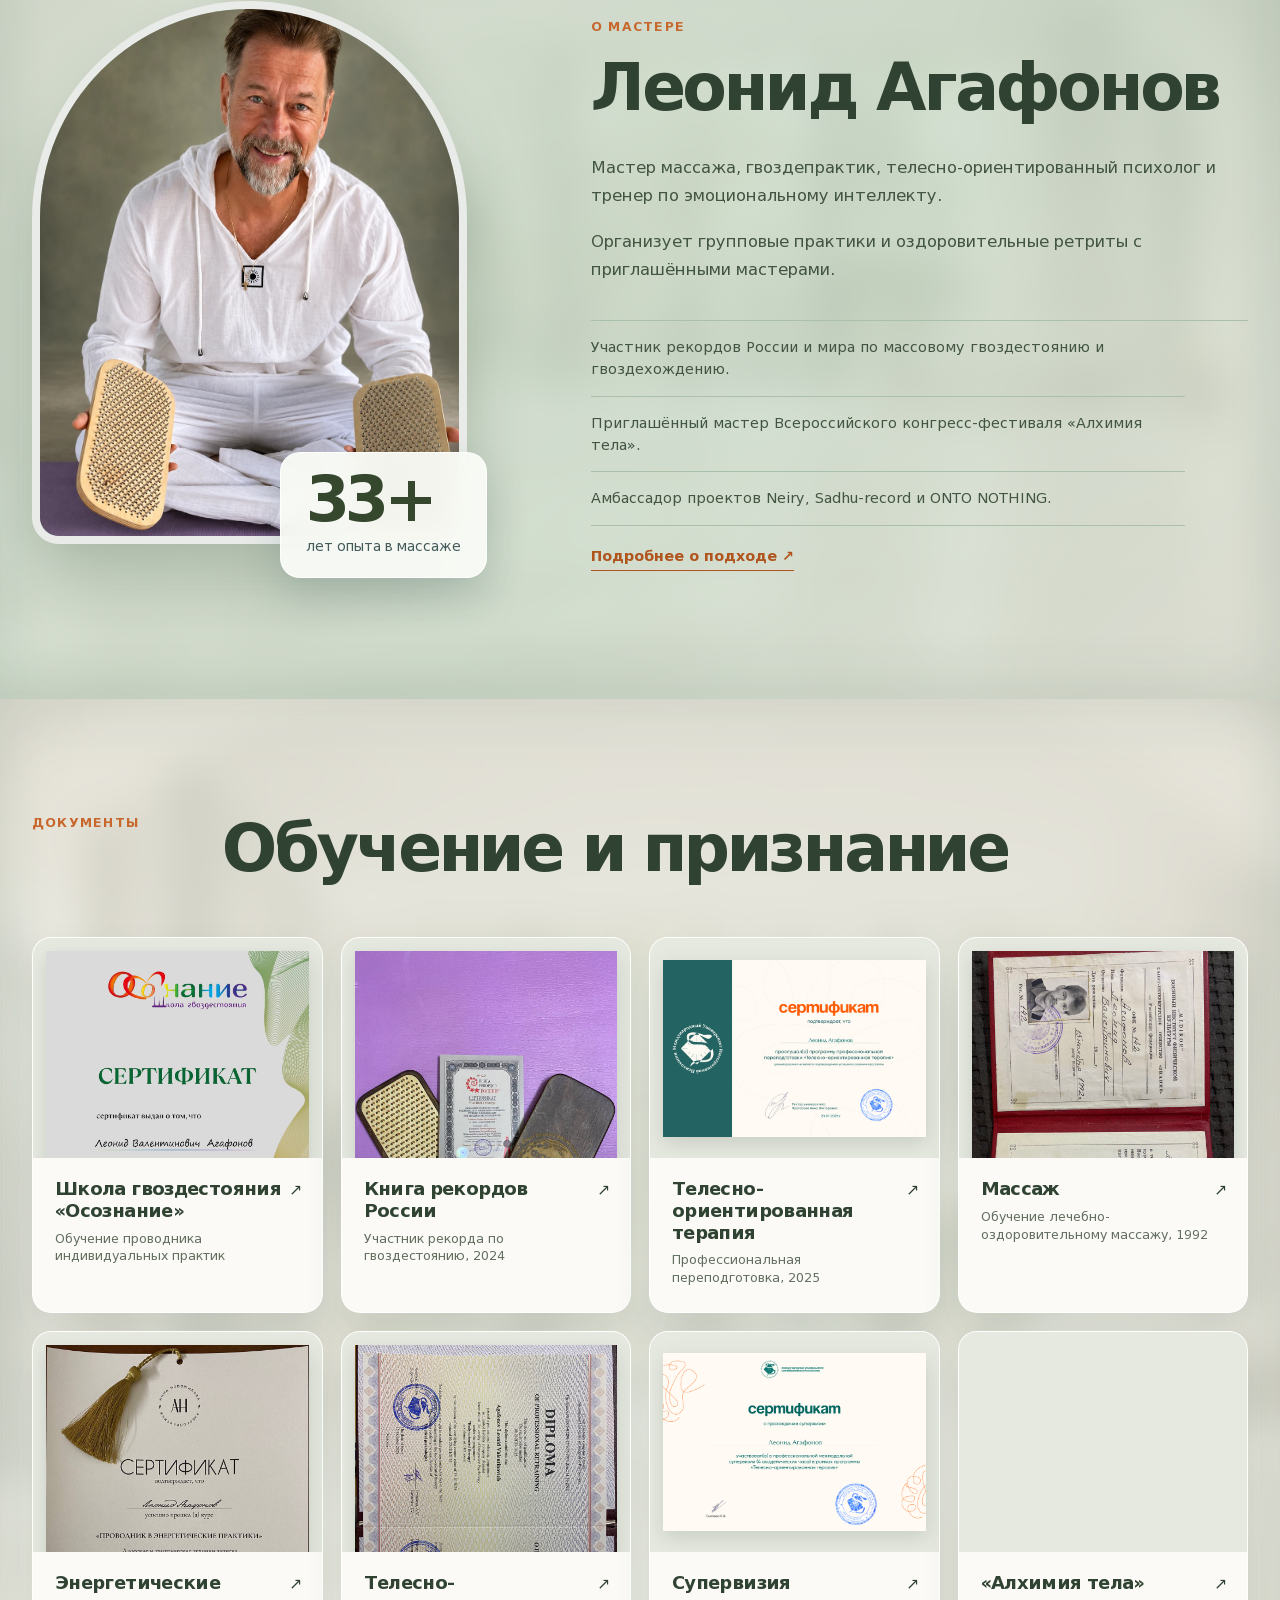
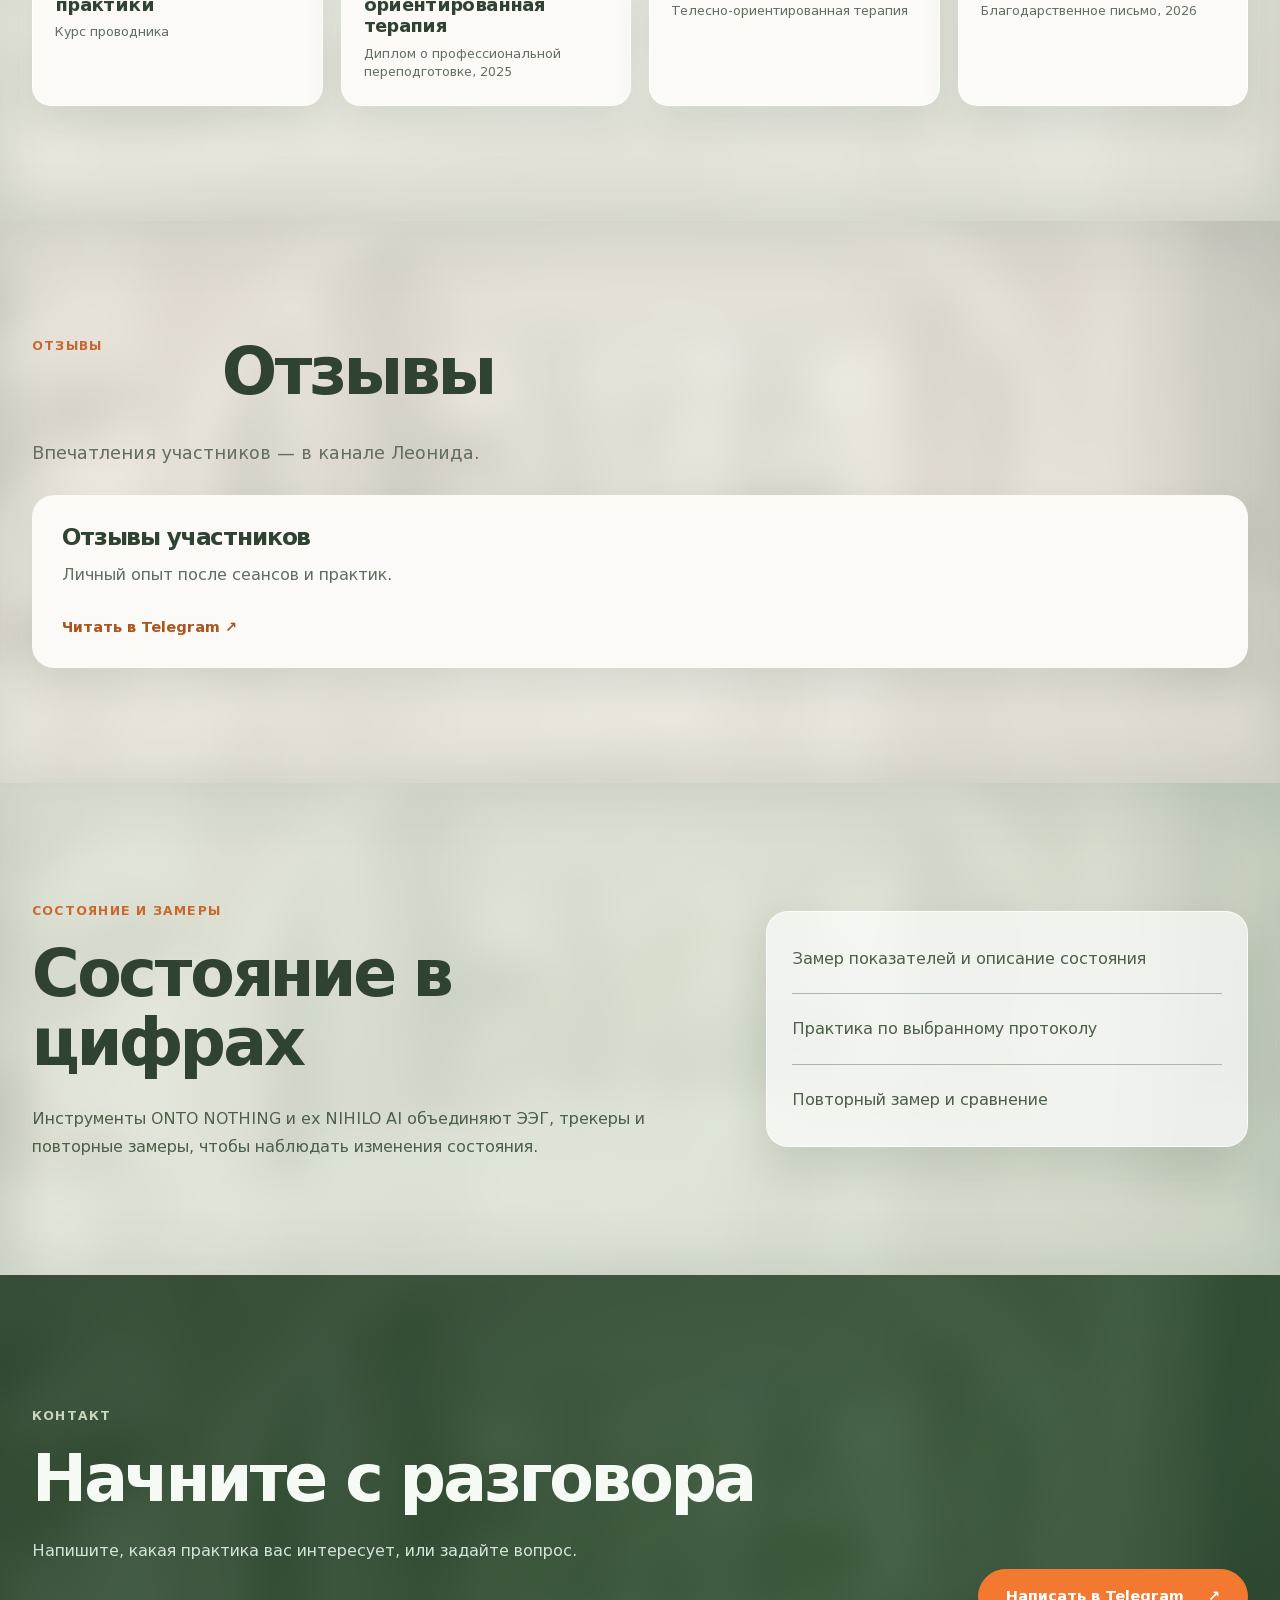
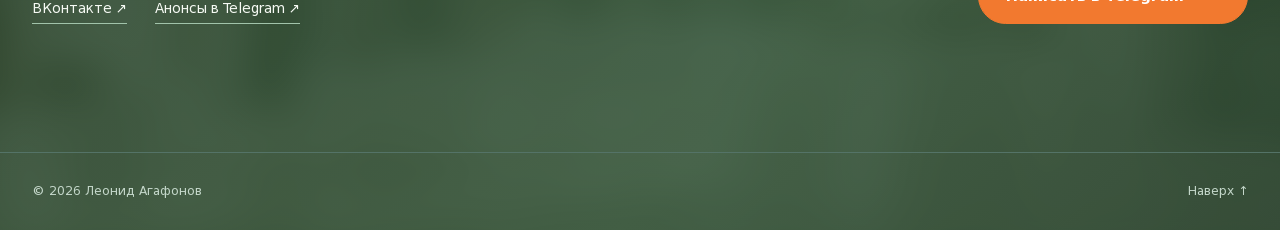
==== commit 36870fc6: "Remove contact card from hero navigation" ====
--- a/index.html
+++ b/index.html
@@ -31,7 +31,6 @@
         <div class="gallery-stage"><a class="gallery-card gallery-neuro" href="#neuro"><img src="assets/state-measurement.webp" alt="" width="1024" height="1536" loading="lazy"><span class="gallery-label">Состояние и замеры</span><span class="gallery-arrow" aria-hidden="true">↗</span></a></div>
         <div class="gallery-stage"><a class="gallery-card gallery-course" href="#course"><img src="assets/course-sadhu.webp" alt="" width="1200" height="676" loading="lazy"><span class="gallery-label">Курс обучения</span><span class="gallery-arrow" aria-hidden="true">↗</span></a></div>
         <div class="gallery-stage"><a class="gallery-card gallery-event" href="https://edu.yogasfera.ru/mastering-the-practice-of-nails" target="_blank" rel="noopener noreferrer"><img src="assets/upcoming-room.webp" alt="" loading="lazy"><span class="gallery-label">Ближайшие события</span><span class="gallery-event-title">Освоение практики гвоздестояния</span><span class="gallery-arrow" aria-hidden="true">↗</span></a></div>
-        <div class="gallery-stage"><a class="gallery-card gallery-contact" href="#contact"><img src="assets/cabinet-editorial-2.webp" alt="" width="1536" height="1024" loading="lazy"><span class="gallery-label">Контакты</span><span class="gallery-arrow" aria-hidden="true">↗</span></a></div>
       </div></div>
       <div class="hero-bottom container"><a class="hero-scroll" href="#formats">Листайте вниз <span aria-hidden="true">↓</span></a><a class="button hero-cta" href="https://t.me/Leoni_aga33" target="_blank" rel="noopener noreferrer">Написать <span aria-hidden="true">↗</span></a></div>
     </section>
